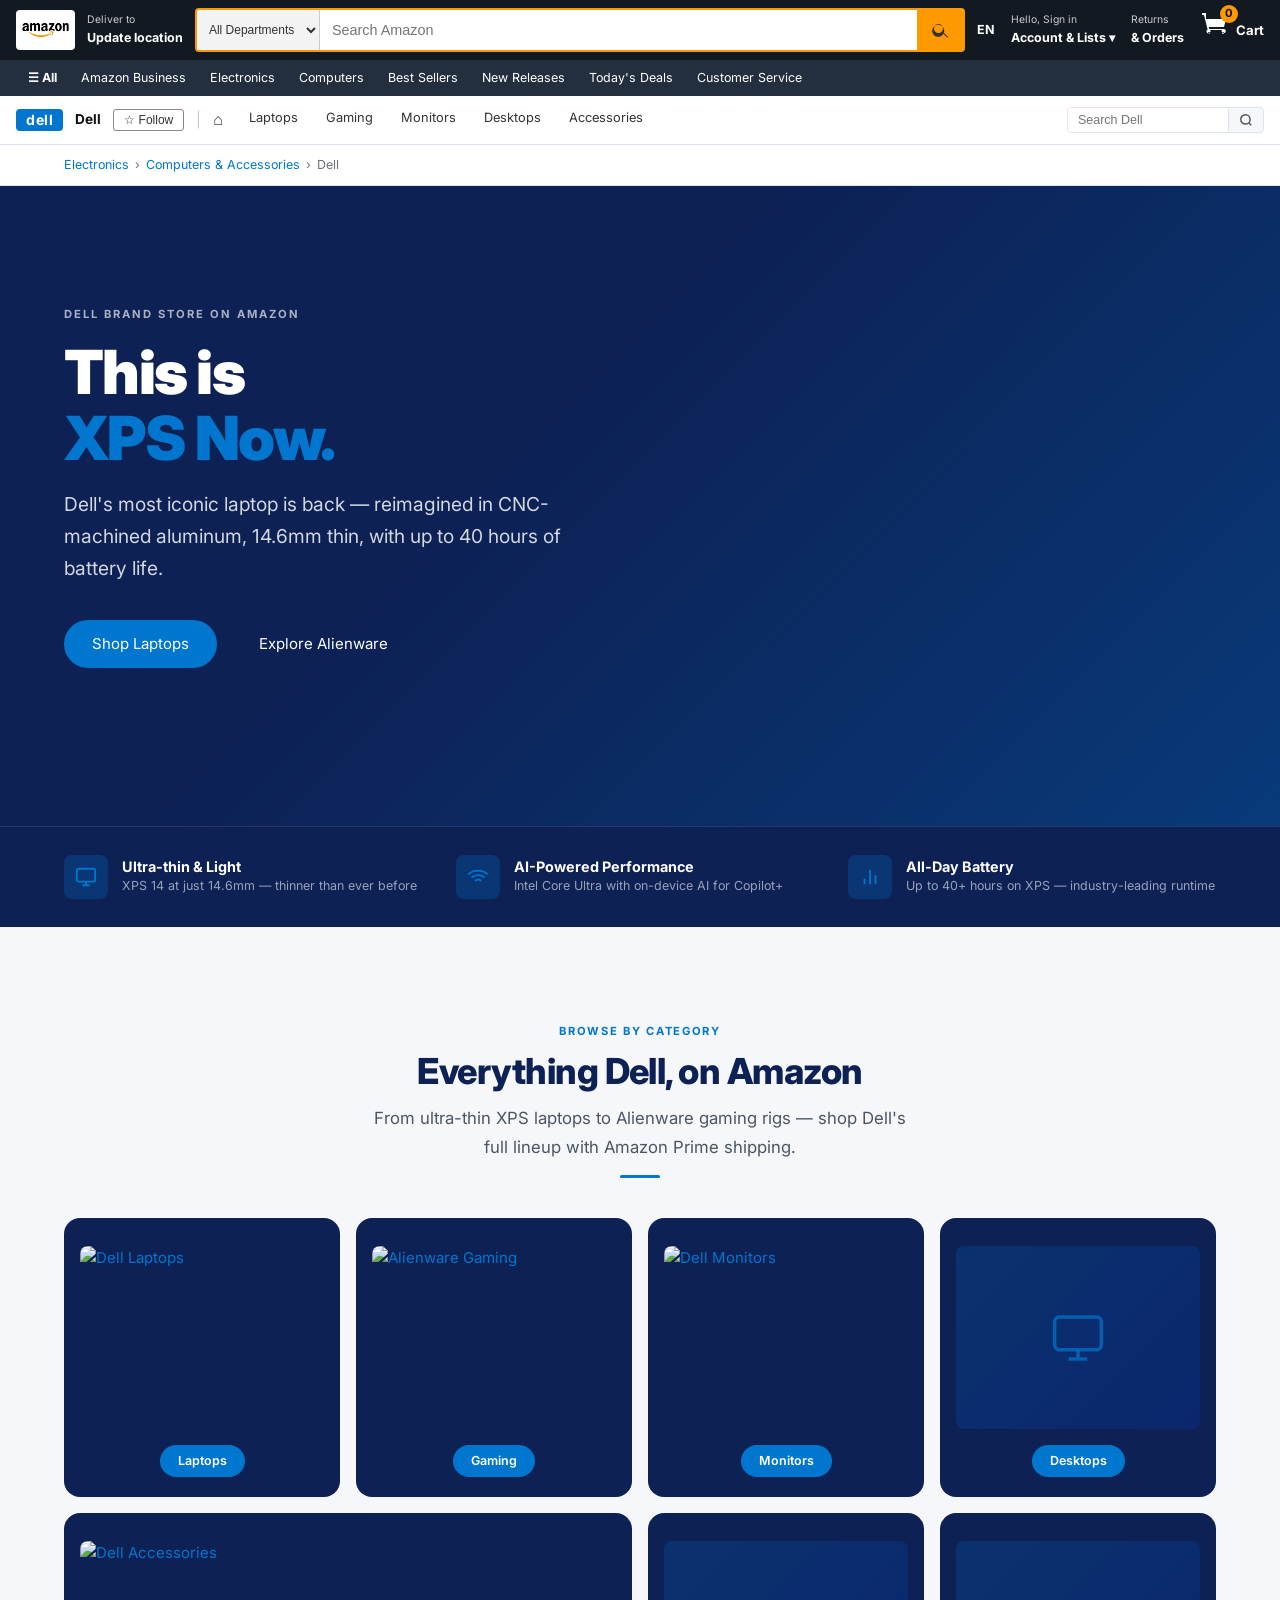
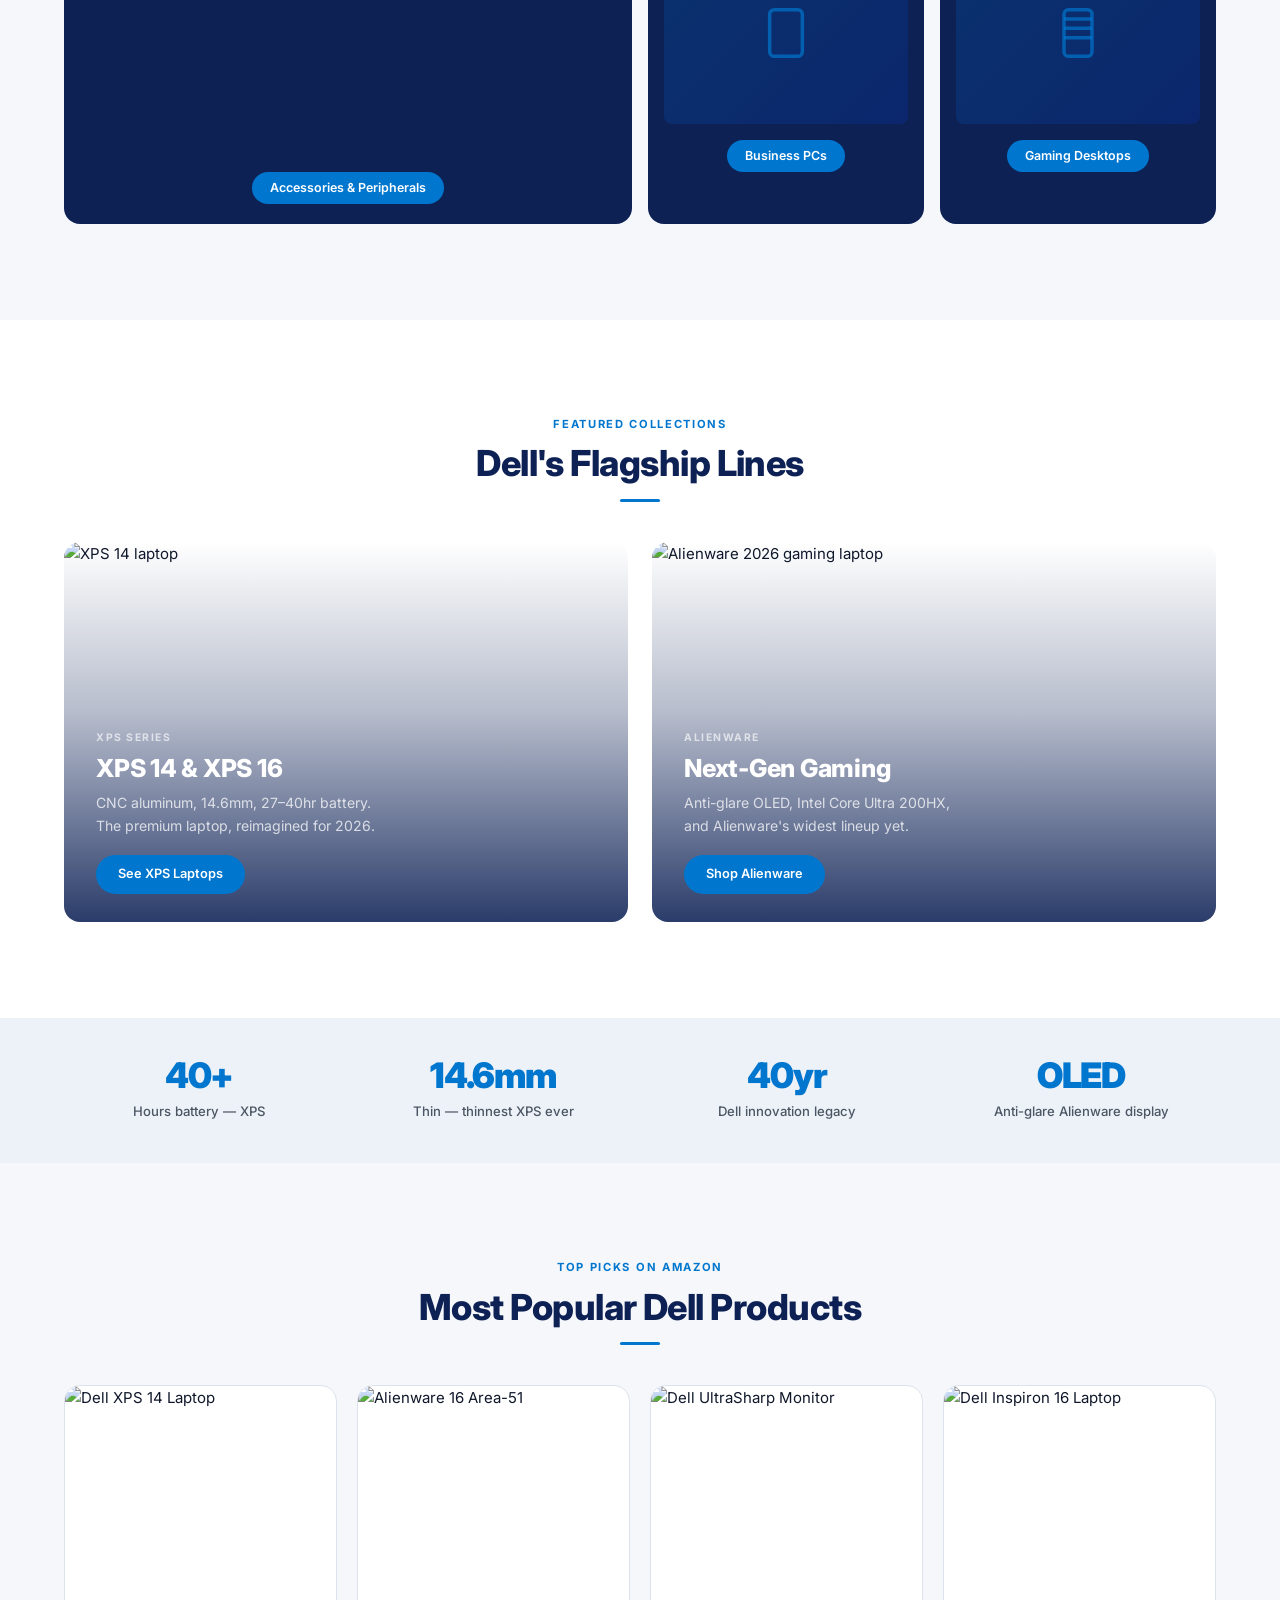
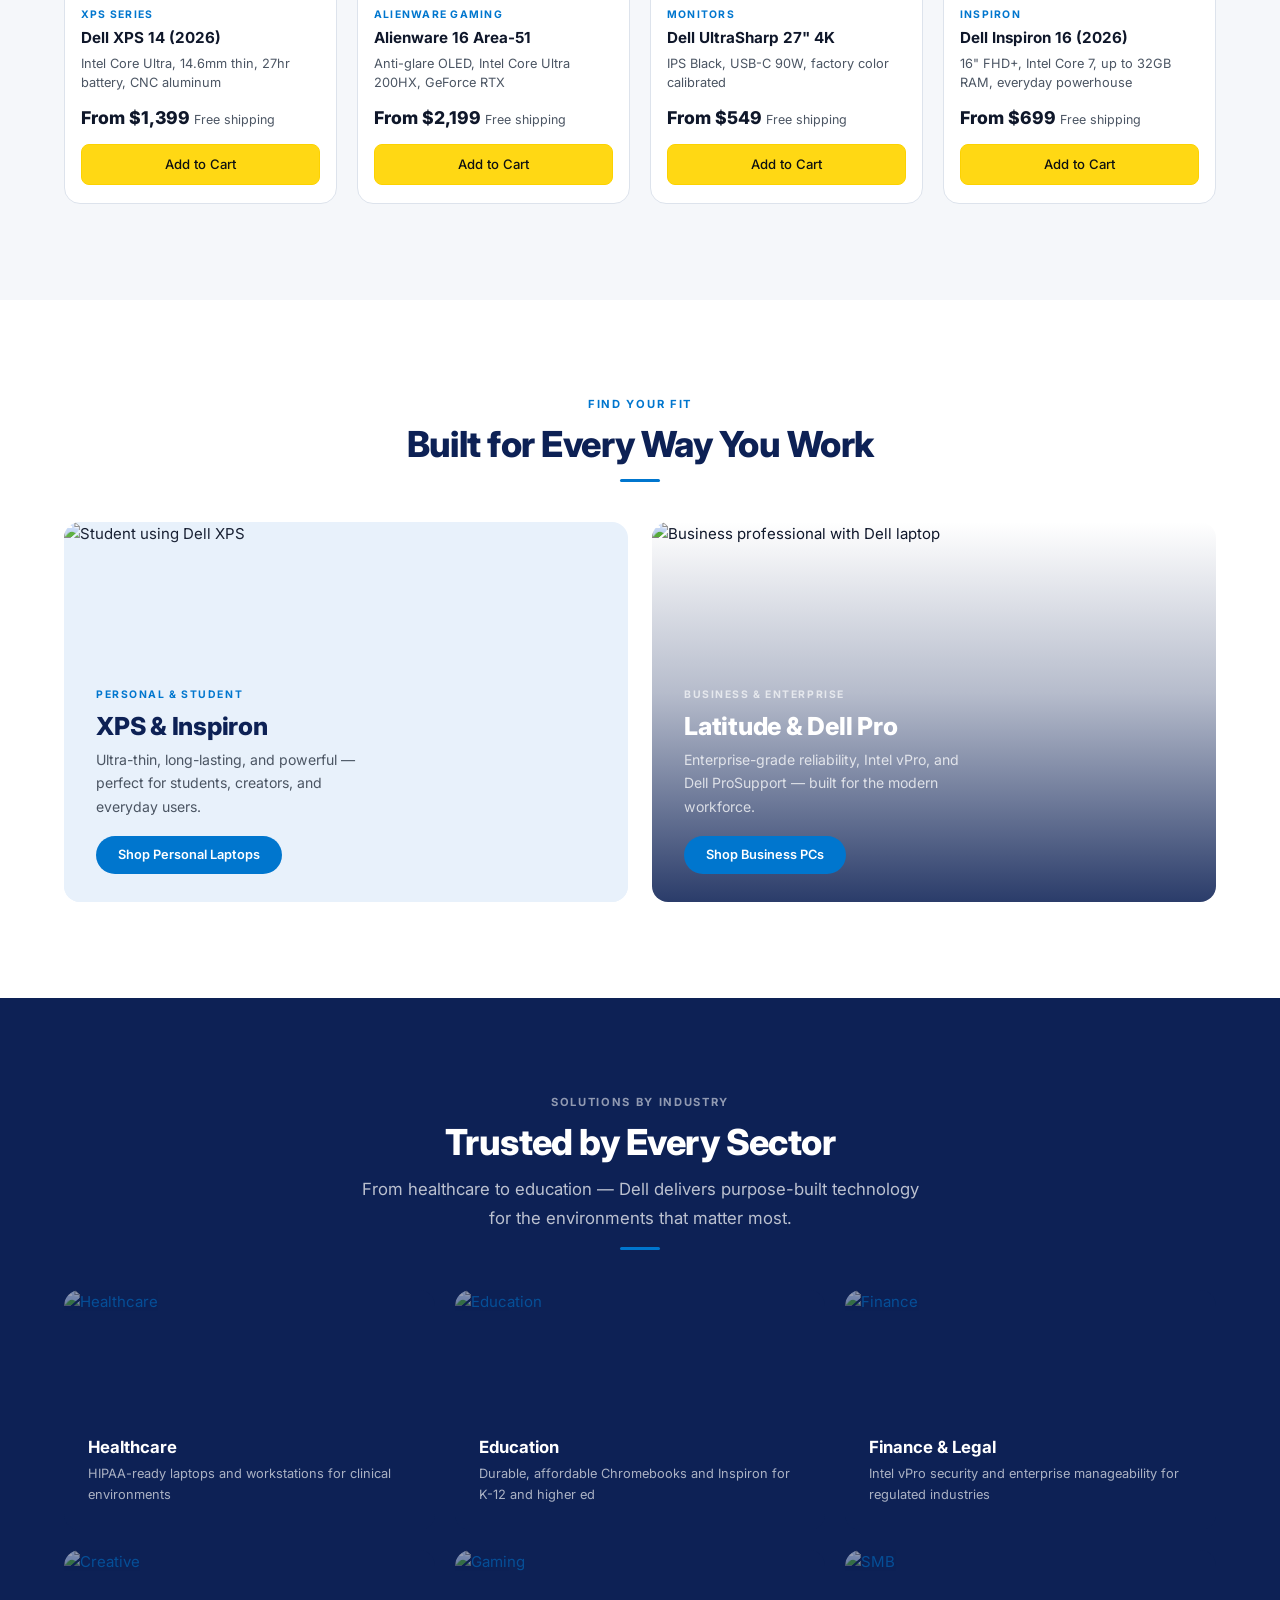
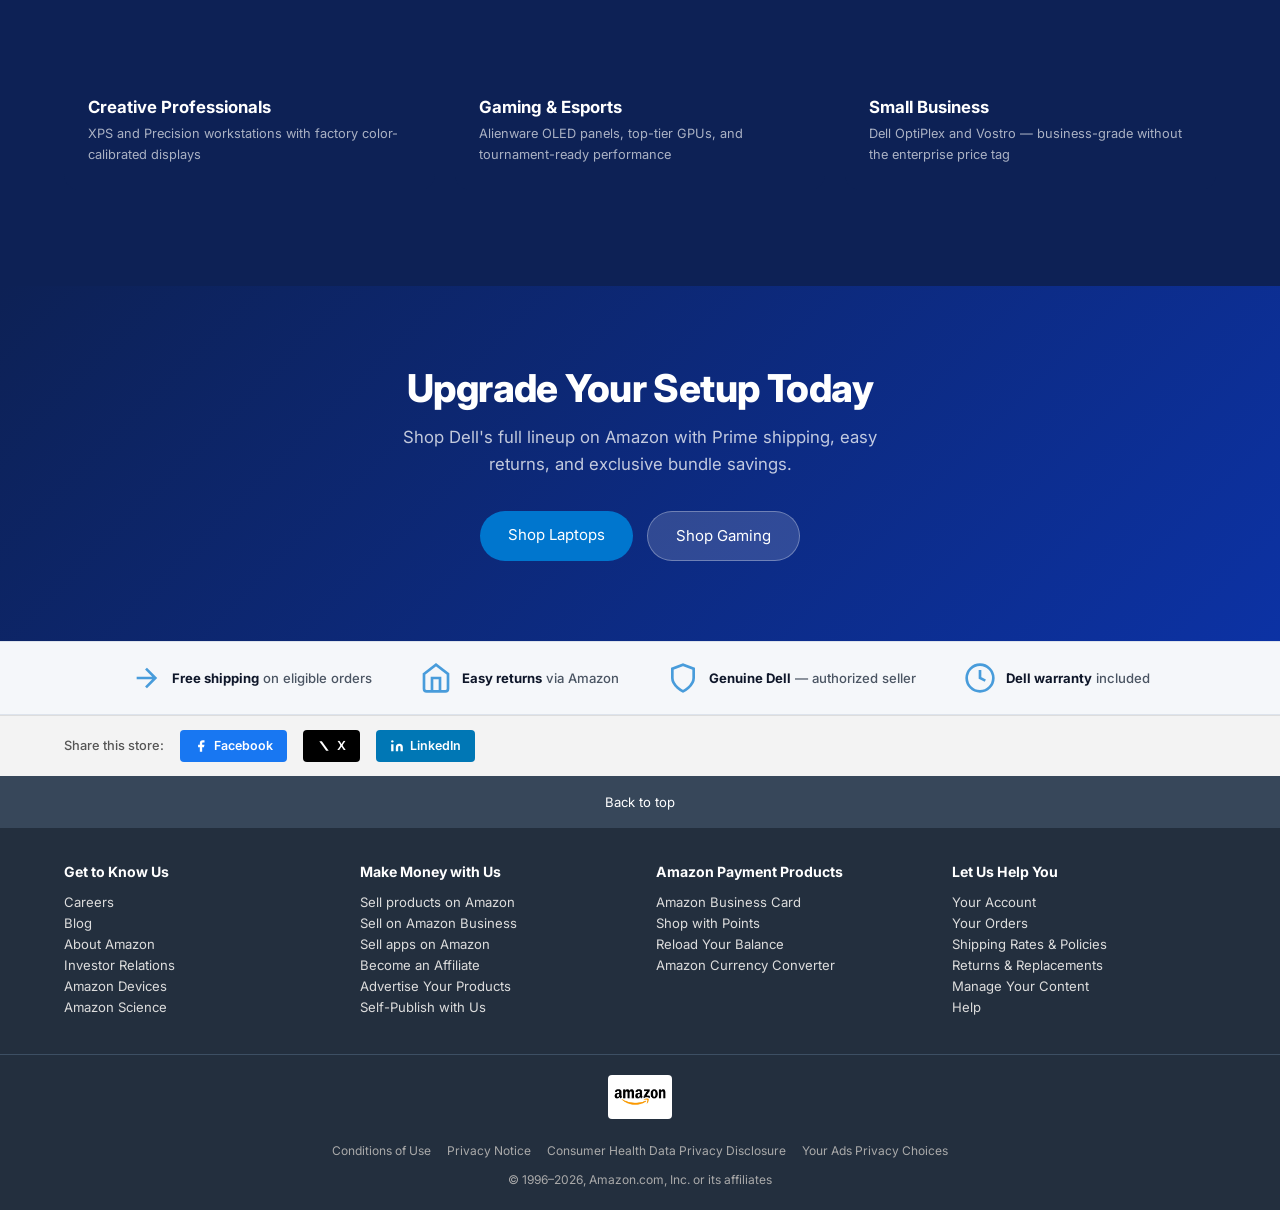
==== index.html @ 8b67eb4b "Initial Dell storefront demo — 6 pages, Dell brand CSS, YouTube hero, Dell CDN imagery" ====
<!DOCTYPE html>
<html lang="en">
<head>
  <meta charset="UTF-8">
  <meta name="viewport" content="width=device-width, initial-scale=1.0">
  <title>Dell | Amazon Brand Store — Laptops, Gaming, Monitors &amp; More</title>
  <meta name="description" content="Shop Dell on Amazon — XPS laptops, Alienware gaming, UltraSharp monitors, desktops, and accessories. Free shipping on eligible orders.">
  <link rel="stylesheet" href="styles.css">
</head>
<body>

<div id="site-header"></div>

<!-- ═══ BREADCRUMB ═══ -->
<nav class="breadcrumb">
  <div class="breadcrumb-inner">
    <a href="#">Electronics</a>
    <span>›</span>
    <a href="#">Computers &amp; Accessories</a>
    <span>›</span>
    <span>Dell</span>
  </div>
</nav>

<!-- ═══ HERO — YouTube Video ═══ -->
<div class="hero-video-wrap" style="min-height:640px;">
  <iframe class="hero-video"
    src="https://www.youtube.com/embed/IKca_1yL-l8?autoplay=1&mute=1&loop=1&playlist=IKca_1yL-l8&controls=0&showinfo=0&rel=0&modestbranding=1&start=5"
    frameborder="0"
    allow="autoplay; encrypted-media"
    allowfullscreen
    style="position:absolute;top:50%;left:50%;transform:translate(-50%,-50%);width:177.78vh;height:100%;min-width:100%;min-height:56.25vw;border:none;opacity:0.4;z-index:0;">
  </iframe>
  <div class="hero-overlay"></div>
  <div class="hero-content">
    <span class="hero-eyebrow">Dell Brand Store on Amazon</span>
    <h1 class="hero-title">This is<br><span>XPS Now.</span></h1>
    <p class="hero-sub">Dell's most iconic laptop is back — reimagined in CNC-machined aluminum, 14.6mm thin, with up to 40 hours of battery life.</p>
    <div class="hero-ctas">
      <a href="laptops.html" class="btn-brand">Shop Laptops</a>
      <a href="gaming.html" class="btn-outline">Explore Alienware</a>
    </div>
  </div>
</div>

<!-- ═══ FEATURE STRIP ═══ -->
<div class="feature-strip">
  <div class="feature-strip-inner">
    <div class="feature-item">
      <div class="feature-icon">
        <svg viewBox="0 0 24 24"><rect x="2" y="3" width="20" height="14" rx="2"/><path d="M8 21h8M12 17v4"/></svg>
      </div>
      <div class="feature-text">
        <h4>Ultra-thin &amp; Light</h4>
        <p>XPS 14 at just 14.6mm — thinner than ever before</p>
      </div>
    </div>
    <div class="feature-item">
      <div class="feature-icon">
        <svg viewBox="0 0 24 24"><path d="M5 12.55a11 11 0 0 1 14.08 0M1.42 9a16 16 0 0 1 21.16 0M8.53 16.11a6 6 0 0 1 6.95 0M12 20h.01"/></svg>
      </div>
      <div class="feature-text">
        <h4>AI-Powered Performance</h4>
        <p>Intel Core Ultra with on-device AI for Copilot+</p>
      </div>
    </div>
    <div class="feature-item">
      <div class="feature-icon">
        <svg viewBox="0 0 24 24"><path d="M18 20V10M12 20V4M6 20v-6"/></svg>
      </div>
      <div class="feature-text">
        <h4>All-Day Battery</h4>
        <p>Up to 40+ hours on XPS — industry-leading runtime</p>
      </div>
    </div>
  </div>
</div>

<!-- ═══ CATEGORY GRID ═══ -->
<section class="section section-alt">
  <div class="container">
    <div class="section-title">
      <span class="eyebrow">Browse by Category</span>
      <h2>Everything Dell, on Amazon</h2>
      <p>From ultra-thin XPS laptops to Alienware gaming rigs — shop Dell's full lineup with Amazon Prime shipping.</p>
      <div class="divider"></div>
    </div>
    <div class="cat-grid">
      <a href="laptops.html" class="cat-tile">
        <img class="cat-tile-img"
          src="https://i.dell.com/is/image/DellContent/content/dam/documents-and-videos/dv2/pan-dell/en/product-launch/laptops-and-2n1s/dell-s-laptops/ds14260-ds16260-laptops/site-banners/family/2601g0157-gl-pd-site-dell-ds14260-ds16260-1610x906.jpg?fmt=pjpg&wid=480&hei=360&resMode=sharp2"
          alt="Dell Laptops" loading="lazy">
        <span class="cat-label">Laptops</span>
      </a>
      <a href="gaming.html" class="cat-tile">
        <img class="cat-tile-img"
          src="https://i.dell.com/is/image/DellContent/content/dam/documents-and-videos/dv2/pan-dell/en/product-launch/laptops-and-2n1s/alienware-laptops/alienware-15-da15260-da15265/site-banners/da15260-intel/2601g0144-0067-gl-cs-co-da15260-mb2-5060-site-banner-2560x1066.jpg?fmt=pjpg&wid=480&hei=360&resMode=sharp2"
          alt="Alienware Gaming" loading="lazy">
        <span class="cat-label">Gaming</span>
      </a>
      <a href="monitors.html" class="cat-tile">
        <img class="cat-tile-img"
          src="https://i.dell.com/is/image/DellContent/content/dam/ss2/page-specific/dell-homepage/en/tech-refresh-dell-ls-db16250-se2726hgs-km7321w-uhp-2560x1066.jpg?fmt=pjpg&wid=480&hei=360&resMode=sharp2"
          alt="Dell Monitors" loading="lazy">
        <span class="cat-label">Monitors</span>
      </a>
      <a href="desktops.html" class="cat-tile">
        <div class="cat-tile-img-placeholder">
          <svg viewBox="0 0 24 24"><rect x="2" y="3" width="20" height="14" rx="2"/><path d="M8 21h8M12 17v4"/></svg>
        </div>
        <span class="cat-label">Desktops</span>
      </a>
    </div>
    <div class="cat-grid" style="margin-top:16px; grid-template-columns: repeat(4,1fr);">
      <a href="accessories.html" class="cat-tile" style="grid-column: span 2;">
        <img class="cat-tile-img"
          src="https://i.dell.com/is/image/DellContent/content/dam/ss2/page-specific/dell-homepage/en/my-account-or-dell-premier/uhp-premier-module-pa14250-1200x675.jpg?fmt=pjpg&wid=700&hei=280&resMode=sharp2"
          alt="Dell Accessories" loading="lazy" style="aspect-ratio:5/2;">
        <span class="cat-label">Accessories &amp; Peripherals</span>
      </a>
      <a href="laptops.html" class="cat-tile">
        <div class="cat-tile-img-placeholder">
          <svg viewBox="0 0 24 24"><rect x="5" y="2" width="14" height="20" rx="2"/><path d="M12 18h.01"/></svg>
        </div>
        <span class="cat-label">Business PCs</span>
      </a>
      <a href="gaming.html" class="cat-tile">
        <div class="cat-tile-img-placeholder">
          <svg viewBox="0 0 24 24"><rect x="6" y="2" width="12" height="20" rx="2"/><path d="M6 6h12M6 10h12M6 14h12"/></svg>
        </div>
        <span class="cat-label">Gaming Desktops</span>
      </a>
    </div>
  </div>
</section>

<!-- ═══ FEATURED SPLITS — XPS + ALIENWARE ═══ -->
<section class="section">
  <div class="container">
    <div class="section-title">
      <span class="eyebrow">Featured Collections</span>
      <h2>Dell's Flagship Lines</h2>
      <div class="divider"></div>
    </div>
    <div class="split-grid">
      <!-- XPS -->
      <div class="split-tile">
        <img class="split-tile-img"
          src="https://i.dell.com/is/image/DellContent/content/dam/ss2/page-specific/dell-homepage/na/heroes/us-ca-bigbets-homepage-desktop-site-banner-2560x1066-db14250t-copilot.jpg?fmt=pjpg&wid=800&hei=600&resMode=sharp2"
          alt="XPS 14 laptop" loading="lazy">
        <div class="split-tile-overlay"></div>
        <div class="split-tile-content">
          <span class="eyebrow">XPS Series</span>
          <h3>XPS 14 &amp; XPS 16</h3>
          <p>CNC aluminum, 14.6mm, 27–40hr battery. The premium laptop, reimagined for 2026.</p>
          <a href="laptops.html" class="split-tile-pill">See XPS Laptops</a>
        </div>
      </div>
      <!-- Alienware -->
      <div class="split-tile">
        <img class="split-tile-img"
          src="https://i.dell.com/is/image/DellContent/content/dam/documents-and-videos/dv2/pan-dell/en/product-launch/laptops-and-2n1s/alienware-laptops/alienware-15-da15260-da15265/site-banners/da15260-intel/2601g0144-0067-gl-cs-co-da15260-mb2-5060-site-banner-2560x1066.jpg?fmt=pjpg&wid=800&hei=600&resMode=sharp2"
          alt="Alienware 2026 gaming laptop" loading="lazy">
        <div class="split-tile-overlay"></div>
        <div class="split-tile-content">
          <span class="eyebrow">Alienware</span>
          <h3>Next-Gen Gaming</h3>
          <p>Anti-glare OLED, Intel Core Ultra 200HX, and Alienware's widest lineup yet.</p>
          <a href="gaming.html" class="split-tile-pill">Shop Alienware</a>
        </div>
      </div>
    </div>
  </div>
</section>

<!-- ═══ STATS BAR ═══ -->
<div class="stats-bar">
  <div class="stats-inner">
    <div class="stat-item">
      <span class="stat-num">40+</span>
      <span class="stat-label">Hours battery — XPS</span>
    </div>
    <div class="stat-item">
      <span class="stat-num">14.6mm</span>
      <span class="stat-label">Thin — thinnest XPS ever</span>
    </div>
    <div class="stat-item">
      <span class="stat-num">40yr</span>
      <span class="stat-label">Dell innovation legacy</span>
    </div>
    <div class="stat-item">
      <span class="stat-num">OLED</span>
      <span class="stat-label">Anti-glare Alienware display</span>
    </div>
  </div>
</div>

<!-- ═══ FEATURED PRODUCTS — TOP PICKS ═══ -->
<section class="section section-alt">
  <div class="container">
    <div class="section-title">
      <span class="eyebrow">Top Picks on Amazon</span>
      <h2>Most Popular Dell Products</h2>
      <div class="divider"></div>
    </div>
    <div class="product-grid">
      <!-- XPS 14 -->
      <div class="hk-card">
        <div class="hk-card-img">
          <img src="https://i.dell.com/is/image/DellContent/content/dam/ss2/page-specific/dell-homepage/na/heroes/us-ca-bigbets-homepage-desktop-site-banner-2560x1066-db14250t-copilot.jpg?fmt=pjpg&wid=400&hei=300&resMode=sharp2"
            alt="Dell XPS 14 Laptop" loading="lazy">
        </div>
        <div class="hk-card-body">
          <span class="hk-card-eyebrow">XPS Series</span>
          <div class="hk-card-title">Dell XPS 14 (2026)</div>
          <div class="hk-card-sub">Intel Core Ultra, 14.6mm thin, 27hr battery, CNC aluminum</div>
          <div class="hk-card-price">From $1,399 <span>Free shipping</span></div>
          <span class="hk-card-buy">Add to Cart</span>
        </div>
      </div>
      <!-- Alienware 16 -->
      <div class="hk-card">
        <div class="hk-card-img">
          <img src="https://i.dell.com/is/image/DellContent/content/dam/documents-and-videos/dv2/pan-dell/en/product-launch/laptops-and-2n1s/alienware-laptops/alienware-15-da15260-da15265/site-banners/da15260-intel/2601g0144-0067-gl-cs-co-da15260-mb2-5060-site-banner-2560x1066.jpg?fmt=pjpg&wid=400&hei=300&resMode=sharp2"
            alt="Alienware 16 Area-51" loading="lazy">
        </div>
        <div class="hk-card-body">
          <span class="hk-card-eyebrow">Alienware Gaming</span>
          <div class="hk-card-title">Alienware 16 Area-51</div>
          <div class="hk-card-sub">Anti-glare OLED, Intel Core Ultra 200HX, GeForce RTX</div>
          <div class="hk-card-price">From $2,199 <span>Free shipping</span></div>
          <span class="hk-card-buy">Add to Cart</span>
        </div>
      </div>
      <!-- Dell S-Series Monitor -->
      <div class="hk-card">
        <div class="hk-card-img">
          <img src="https://i.dell.com/is/image/DellContent/content/dam/ss2/page-specific/dell-homepage/en/tech-refresh-dell-ls-db16250-se2726hgs-km7321w-uhp-2560x1066.jpg?fmt=pjpg&wid=400&hei=300&resMode=sharp2"
            alt="Dell UltraSharp Monitor" loading="lazy">
        </div>
        <div class="hk-card-body">
          <span class="hk-card-eyebrow">Monitors</span>
          <div class="hk-card-title">Dell UltraSharp 27" 4K</div>
          <div class="hk-card-sub">IPS Black, USB-C 90W, factory color calibrated</div>
          <div class="hk-card-price">From $549 <span>Free shipping</span></div>
          <span class="hk-card-buy">Add to Cart</span>
        </div>
      </div>
      <!-- Inspiron 16 -->
      <div class="hk-card">
        <div class="hk-card-img">
          <img src="https://i.dell.com/is/image/DellContent/content/dam/documents-and-videos/dv2/pan-dell/en/product-launch/laptops-and-2n1s/dell-s-laptops/ds14260-ds16260-laptops/site-banners/family/2601g0157-gl-pd-site-dell-ds14260-ds16260-1610x906.jpg?fmt=pjpg&wid=400&hei=300&resMode=sharp2"
            alt="Dell Inspiron 16 Laptop" loading="lazy">
        </div>
        <div class="hk-card-body">
          <span class="hk-card-eyebrow">Inspiron</span>
          <div class="hk-card-title">Dell Inspiron 16 (2026)</div>
          <div class="hk-card-sub">16" FHD+, Intel Core 7, up to 32GB RAM, everyday powerhouse</div>
          <div class="hk-card-price">From $699 <span>Free shipping</span></div>
          <span class="hk-card-buy">Add to Cart</span>
        </div>
      </div>
    </div>
  </div>
</section>

<!-- ═══ USE CASE SPLIT — PERSONAL + BUSINESS ═══ -->
<section class="section">
  <div class="container">
    <div class="section-title">
      <span class="eyebrow">Find Your Fit</span>
      <h2>Built for Every Way You Work</h2>
      <div class="divider"></div>
    </div>
    <div class="split-grid">
      <!-- Personal / Student -->
      <div class="split-tile light-tile" style="background:var(--brand-light);">
        <img class="split-tile-img"
          src="https://i.dell.com/is/image/DellContent/content/dam/ss2/page-specific/dell-homepage/en/my-account-or-dell-premier/uhp-my-account-adobestock-224952319-1200x675.jpg?fmt=pjpg&wid=700&hei=520&resMode=sharp2"
          alt="Student using Dell XPS" loading="lazy">
        <div class="split-tile-overlay" style="background:linear-gradient(0deg,rgba(232,241,251,0.97) 0%,rgba(232,241,251,0.55) 60%,transparent 100%);"></div>
        <div class="split-tile-content">
          <span class="eyebrow" style="color:var(--brand-blue);">Personal &amp; Student</span>
          <h3 style="color:var(--brand-dark);">XPS &amp; Inspiron</h3>
          <p style="color:var(--text-muted);">Ultra-thin, long-lasting, and powerful — perfect for students, creators, and everyday users.</p>
          <a href="laptops.html" class="split-tile-pill">Shop Personal Laptops</a>
        </div>
      </div>
      <!-- Business -->
      <div class="split-tile">
        <img class="split-tile-img"
          src="https://i.dell.com/is/image/DellContent/content/dam/ss2/page-specific/dell-homepage/en/my-account-or-dell-premier/uhp-premier-module-pa14250-1200x675.jpg?fmt=pjpg&wid=700&hei=520&resMode=sharp2"
          alt="Business professional with Dell laptop" loading="lazy">
        <div class="split-tile-overlay"></div>
        <div class="split-tile-content">
          <span class="eyebrow">Business &amp; Enterprise</span>
          <h3>Latitude &amp; Dell Pro</h3>
          <p>Enterprise-grade reliability, Intel vPro, and Dell ProSupport — built for the modern workforce.</p>
          <a href="laptops.html" class="split-tile-pill">Shop Business PCs</a>
        </div>
      </div>
    </div>
  </div>
</section>

<!-- ═══ INDUSTRY GRID ═══ -->
<section class="section section-dark">
  <div class="container">
    <div class="section-title">
      <span class="eyebrow" style="color:rgba(255,255,255,0.55);">Solutions by Industry</span>
      <h2>Trusted by Every Sector</h2>
      <p>From healthcare to education — Dell delivers purpose-built technology for the environments that matter most.</p>
      <div class="divider"></div>
    </div>
    <div class="industry-grid">
      <a href="laptops.html" class="industry-tile">
        <img class="industry-tile-img" src="https://i.dell.com/is/image/DellContent/content/dam/ss2/product-images/page/uber/b2l-wellcome-sanger-institute-2880x1620.jpg?fmt=pjpg&wid=600&hei=400&resMode=sharp2" alt="Healthcare" loading="lazy">
        <div class="industry-tile-overlay"></div>
        <div class="industry-tile-content">
          <h4>Healthcare</h4>
          <p>HIPAA-ready laptops and workstations for clinical environments</p>
        </div>
      </a>
      <a href="desktops.html" class="industry-tile">
        <img class="industry-tile-img" src="https://i.dell.com/is/image/DellContent/content/dam/ss2/page-specific/dell-homepage/en/my-account-or-dell-premier/uhp-premier-module-pa14250-1200x675.jpg?fmt=pjpg&wid=600&hei=400&resMode=sharp2" alt="Education" loading="lazy">
        <div class="industry-tile-overlay"></div>
        <div class="industry-tile-content">
          <h4>Education</h4>
          <p>Durable, affordable Chromebooks and Inspiron for K-12 and higher ed</p>
        </div>
      </a>
      <a href="desktops.html" class="industry-tile">
        <img class="industry-tile-img" src="https://i.dell.com/is/image/DellContent/content/dam/ss2/page-specific/dell-homepage/na/heroes/us-ca-bigbets-homepage-desktop-site-banner-2560x1066-db14250t-copilot.jpg?fmt=pjpg&wid=600&hei=400&resMode=sharp2" alt="Finance" loading="lazy">
        <div class="industry-tile-overlay"></div>
        <div class="industry-tile-content">
          <h4>Finance &amp; Legal</h4>
          <p>Intel vPro security and enterprise manageability for regulated industries</p>
        </div>
      </a>
      <a href="laptops.html" class="industry-tile">
        <img class="industry-tile-img" src="https://i.dell.com/is/image/DellContent/content/dam/ss2/page-specific/dell-homepage/en/my-account-or-dell-premier/uhp-my-account-adobestock-224952319-1200x675.jpg?fmt=pjpg&wid=600&hei=400&resMode=sharp2" alt="Creative" loading="lazy">
        <div class="industry-tile-overlay"></div>
        <div class="industry-tile-content">
          <h4>Creative Professionals</h4>
          <p>XPS and Precision workstations with factory color-calibrated displays</p>
        </div>
      </a>
      <a href="gaming.html" class="industry-tile">
        <img class="industry-tile-img" src="https://i.dell.com/is/image/DellContent/content/dam/documents-and-videos/dv2/pan-dell/en/product-launch/laptops-and-2n1s/alienware-laptops/alienware-15-da15260-da15265/site-banners/da15260-intel/2601g0144-0067-gl-cs-co-da15260-mb2-5060-site-banner-2560x1066.jpg?fmt=pjpg&wid=600&hei=400&resMode=sharp2" alt="Gaming" loading="lazy">
        <div class="industry-tile-overlay"></div>
        <div class="industry-tile-content">
          <h4>Gaming &amp; Esports</h4>
          <p>Alienware OLED panels, top-tier GPUs, and tournament-ready performance</p>
        </div>
      </a>
      <a href="desktops.html" class="industry-tile">
        <img class="industry-tile-img" src="https://i.dell.com/is/image/DellContent/content/dam/ss2/page-specific/dell-homepage/en/tech-refresh-dell-ls-db16250-se2726hgs-km7321w-uhp-2560x1066.jpg?fmt=pjpg&wid=600&hei=400&resMode=sharp2" alt="SMB" loading="lazy">
        <div class="industry-tile-overlay"></div>
        <div class="industry-tile-content">
          <h4>Small Business</h4>
          <p>Dell OptiPlex and Vostro — business-grade without the enterprise price tag</p>
        </div>
      </a>
    </div>
  </div>
</section>

<!-- ═══ CTA BANNER ═══ -->
<div class="cta-banner">
  <h2>Upgrade Your Setup Today</h2>
  <p>Shop Dell's full lineup on Amazon with Prime shipping, easy returns, and exclusive bundle savings.</p>
  <div class="cta-banner-btns">
    <a href="laptops.html" class="btn-brand">Shop Laptops</a>
    <a href="gaming.html" class="btn-brand" style="background:rgba(255,255,255,0.15);border:1px solid rgba(255,255,255,0.3);">Shop Gaming</a>
  </div>
</div>

<!-- ═══ TRUST STRIP ═══ -->
<div class="trust-strip">
  <div class="trust-inner">
    <div class="trust-item">
      <svg class="trust-icon" viewBox="0 0 24 24" fill="none" stroke="#0076CE" stroke-width="2"><path d="M5 12h14M12 5l7 7-7 7"/></svg>
      <span><strong>Free shipping</strong> on eligible orders</span>
    </div>
    <div class="trust-item">
      <svg class="trust-icon" viewBox="0 0 24 24" fill="none" stroke="#0076CE" stroke-width="2"><path d="M3 9l9-7 9 7v11a2 2 0 0 1-2 2H5a2 2 0 0 1-2-2z"/><polyline points="9 22 9 12 15 12 15 22"/></svg>
      <span><strong>Easy returns</strong> via Amazon</span>
    </div>
    <div class="trust-item">
      <svg class="trust-icon" viewBox="0 0 24 24" fill="none" stroke="#0076CE" stroke-width="2"><path d="M12 22s8-4 8-10V5l-8-3-8 3v7c0 6 8 10 8 10z"/></svg>
      <span><strong>Genuine Dell</strong> — authorized seller</span>
    </div>
    <div class="trust-item">
      <svg class="trust-icon" viewBox="0 0 24 24" fill="none" stroke="#0076CE" stroke-width="2"><circle cx="12" cy="12" r="10"/><polyline points="12 6 12 12 16 14"/></svg>
      <span><strong>Dell warranty</strong> included</span>
    </div>
  </div>
</div>

<div id="site-footer"></div>
<script src="main.js"></script>
</body>
</html>
---- styles.css ----
/* ============================================================
   Dell Amazon Brand Store — Stylesheet
   Brand: #0076CE (blue), #0d2155 (dark navy), #0672cb (mid)
   ============================================================ */

@import url('https://fonts.googleapis.com/css2?family=Inter:ital,wght@0,300;0,400;0,500;0,600;0,700;0,800;0,900;1,400&display=swap');

/* 1. CSS Variables
   ============================================================ */
:root {
  --primary:       #0076CE;
  --primary-dark:  #005CA5;
  --primary-deep:  #0d2155;
  --primary-mid:   #0672cb;
  --brand-blue:    #0076CE;
  --brand-dark:    #0d2155;
  --brand-mid:     #0c32a4;
  --brand-glow:    rgba(0,118,206,0.35);
  --brand-light:   #E8F1FB;
  --gray:          #6b7280;
  --light-gray:    #f5f7fa;
  --light-bg:      #f5f7fa;
  --lighter-bg:    #edf2f8;
  --border:        #dde3ec;
  --white:         #ffffff;
  --text:          #0f172a;
  --text-muted:    #4b5563;
  --card-shadow:   0 2px 16px rgba(0,0,0,0.07);
  --card-hover:    0 12px 40px rgba(0,118,206,0.22);
  --transition:    0.25s ease;

  /* 8-pt spacing scale */
  --space-xs:  8px;
  --space-sm:  16px;
  --space-md:  24px;
  --space-lg:  40px;
  --space-xl:  64px;
  --space-2xl: 96px;
  --space-3xl: 128px;
}

/* 2. Reset & Base
   ============================================================ */
*, *::before, *::after { box-sizing: border-box; margin: 0; padding: 0; }
html { scroll-behavior: smooth; }
body {
  font-family: 'Inter', -apple-system, BlinkMacSystemFont, 'Segoe UI', Roboto, 'Helvetica Neue', Arial, sans-serif;
  color: var(--text);
  font-size: 15px;
  line-height: 1.6;
  background: var(--white);
}
img { max-width: 100%; height: auto; display: block; }
a { color: var(--primary); text-decoration: none; }
a:hover { text-decoration: underline; }
ul { list-style: none; }

/* 3. Typography
   ============================================================ */
h1, h2, h3, h4 { line-height: 1.15; font-weight: 800; letter-spacing: -0.01em; }
h1 { font-size: clamp(2.2rem, 4vw, 3.25rem); letter-spacing: -0.02em; }
h2 { font-size: clamp(1.6rem, 2.8vw, 2.4rem); letter-spacing: -0.015em; }
h3 { font-size: clamp(1.1rem, 1.8vw, 1.45rem); letter-spacing: -0.01em; }
h4 { font-size: 1.05rem; letter-spacing: 0; font-weight: 700; }
p  { margin-bottom: 0; line-height: 1.65; }

/* 4. Layout Utilities
   ============================================================ */
.container { max-width: 1200px; margin: 0 auto; padding: 0 24px; }
.section { padding: var(--space-2xl) 0; }
.section-alt { background: var(--light-gray); }
.section-dark { background: var(--brand-dark); color: var(--white); }
.section-dark h2, .section-dark h3, .section-dark p { color: var(--white); }
.section-title { text-align: center; margin-bottom: var(--space-lg); }
.section-title .eyebrow {
  font-size: 0.7rem;
  font-weight: 700;
  letter-spacing: 0.15em;
  text-transform: uppercase;
  color: var(--primary);
  margin-bottom: 10px;
  display: block;
}
.section-dark .section-title .eyebrow { color: rgba(255,255,255,0.6); }
.section-title h2 { color: var(--brand-dark); margin-bottom: 12px; }
.section-title p  { color: var(--text-muted); font-size: 1.05rem; max-width: 560px; margin: 0 auto; line-height: 1.7; }
.section-dark .section-title h2 { color: var(--white); }
.section-dark .section-title p  { color: rgba(255,255,255,0.72); }
.divider { width: 40px; height: 3px; background: var(--brand-blue); border-radius: 2px; margin: 14px auto 0; }

/* 5. Buttons
   ============================================================ */
.btn {
  display: inline-block;
  padding: 11px 24px;
  border-radius: 8px;
  font-weight: 600;
  font-size: 0.875rem;
  cursor: pointer;
  border: 2px solid transparent;
  transition: all var(--transition);
  white-space: nowrap;
  letter-spacing: 0.01em;
}
.btn-primary { background: #FFD814; color: #111; border-color: #FCD200; }
.btn-primary:hover { background: #F7CA00; border-color: #F7CA00; text-decoration: none; }
.btn-brand {
  background: var(--brand-blue);
  color: var(--white);
  border-color: var(--brand-blue);
  border-radius: 999px;
  padding: 12px 28px;
}
.btn-brand:hover { background: var(--primary-dark); border-color: var(--primary-dark); text-decoration: none; }
.btn-outline {
  background: transparent;
  color: var(--white);
  border-color: rgba(255,255,255,0.6);
  border-radius: 999px;
  padding: 12px 28px;
}
.btn-outline:hover { background: rgba(255,255,255,0.12); text-decoration: none; }
.btn-pill-blue {
  background: var(--brand-blue);
  color: var(--white);
  border-radius: 999px;
  padding: 9px 22px;
  font-size: 0.82rem;
  font-weight: 600;
  display: inline-block;
  transition: background var(--transition);
}
.btn-pill-blue:hover { background: var(--primary-dark); text-decoration: none; }

/* Add to Cart — Amazon yellow, 8px radius, NEVER pill */
.btn-cart {
  background: #FFD814;
  color: #0F1111;
  border: 1px solid #FCD200;
  border-radius: 8px;
  padding: 8px 16px;
  font-size: 0.82rem;
  font-weight: 500;
  cursor: pointer;
  display: inline-block;
  transition: background var(--transition);
  text-align: center;
}
.btn-cart:hover { background: #F7CA00; text-decoration: none; }

/* 6. Amazon Header / Nav (shared with CyberPower pattern)
   ============================================================ */
.amz-sticky { position: sticky; top: 0; z-index: 9000; }
.amz-top { background: #131921; }
.amz-top-inner {
  max-width: 1600px;
  margin: 0 auto;
  padding: 8px 16px;
  display: flex;
  align-items: center;
  gap: 12px;
}
.amz-logo img { height: 36px; }
.amz-location { display: flex; flex-direction: column; color: #fff; font-size: 0.7rem; cursor: pointer; }
.amz-loc-top { color: #ccc; font-size: 0.65rem; }
.amz-loc-bot { font-weight: 700; font-size: 0.78rem; white-space: nowrap; }
.amz-search {
  flex: 1; display: flex; align-items: center;
  background: #fff; border-radius: 4px; overflow: hidden;
  border: 2px solid #ff9900; min-width: 0;
}
.amz-search-dept {
  background: #f3f3f3; border: none; border-right: 1px solid #ccc;
  padding: 0 8px; height: 40px; font-size: 0.75rem; cursor: pointer; color: #333; white-space: nowrap;
}
.amz-search-input { flex: 1; border: none; outline: none; padding: 0 12px; font-size: 0.9rem; height: 40px; min-width: 0; }
.amz-search-btn {
  background: #ff9900; border: none; width: 46px; height: 40px;
  cursor: pointer; display: flex; align-items: center; justify-content: center; flex-shrink: 0;
}
.amz-search-btn svg { width: 18px; height: 18px; fill: #333; }
.amz-right { display: flex; align-items: center; gap: 16px; margin-left: auto; flex-shrink: 0; }
.amz-lang { color: #fff; font-size: 0.78rem; font-weight: 700; cursor: pointer; }
.amz-account, .amz-returns {
  display: flex; flex-direction: column; color: #fff; font-size: 0.7rem; cursor: pointer; text-decoration: none;
}
.amz-acct-top { color: #ccc; font-size: 0.65rem; }
.amz-acct-bot { font-weight: 700; font-size: 0.78rem; white-space: nowrap; }
.amz-cart-link { display: flex; align-items: center; gap: 4px; color: #fff; text-decoration: none; cursor: pointer; }
.amz-cart-icon-wrap { position: relative; }
.amz-cart-icon-wrap svg { width: 32px; height: 32px; }
.amz-cart-count {
  position: absolute; top: -6px; right: -6px;
  background: #ff9900; color: #111; font-size: 0.7rem; font-weight: 700;
  border-radius: 50%; width: 18px; height: 18px; display: flex; align-items: center; justify-content: center;
}
.amz-cart-text { font-weight: 700; font-size: 0.82rem; }

/* Amazon nav bar */
.amz-nav-bar { background: #232f3e; }
.amz-nav-bar-inner {
  max-width: 1600px; margin: 0 auto; padding: 0 16px;
  display: flex; align-items: center; gap: 0; overflow-x: auto;
}
.amz-nav-bar-inner a {
  color: #fff; font-size: 0.78rem; padding: 8px 12px;
  white-space: nowrap; text-decoration: none;
  transition: background 0.15s;
}
.amz-nav-bar-inner a:hover { background: rgba(255,255,255,0.12); }
.amz-nav-all-btn { font-weight: 700; }
.amz-mobile-drawer { display: none; }

/* Brand sub-nav — single bar */
.brand-subnav {
  background: #fff;
  border-bottom: 1px solid var(--border);
  position: relative;
  z-index: 8999;
}
.brand-subnav-inner {
  max-width: 1600px; margin: 0 auto; padding: 0 16px;
  display: flex; align-items: center; gap: 12px; height: 48px; overflow-x: auto;
}
.brand-subnav-logo { display: flex; align-items: center; flex-shrink: 0; }
.brand-subnav-name { font-size: 0.85rem; font-weight: 700; color: #111; white-space: nowrap; flex-shrink: 0; }
.brand-subnav-follow {
  background: none; border: 1px solid #888; border-radius: 3px;
  padding: 3px 10px; font-size: 0.75rem; cursor: pointer; flex-shrink: 0; color: #333;
}
.brand-subnav-sep { color: #ccc; flex-shrink: 0; }
.brand-subnav-home { color: #333; font-size: 1rem; text-decoration: none; flex-shrink: 0; }
.brand-subnav-tabs { display: flex; gap: 0; flex-shrink: 0; }
.brand-subnav-tabs a {
  font-size: 0.8rem; color: #333; padding: 0 14px; height: 48px;
  display: flex; align-items: center; text-decoration: none;
  border-bottom: 3px solid transparent; transition: border-color 0.15s, color 0.15s;
  white-space: nowrap;
}
.brand-subnav-tabs a:hover, .brand-subnav-tabs a.active { color: var(--brand-blue); border-bottom-color: var(--brand-blue); }
.brand-subnav-search {
  margin-left: auto; display: flex; align-items: center;
  border: 1px solid var(--border); border-radius: 4px; overflow: hidden; flex-shrink: 0;
}
.brand-subnav-search input {
  border: none; outline: none; padding: 5px 10px; font-size: 0.78rem; width: 160px;
}
.brand-subnav-search button {
  background: var(--light-gray); border: none; border-left: 1px solid var(--border);
  padding: 5px 10px; cursor: pointer; display: flex; align-items: center; justify-content: center;
}
.brand-subnav-search button svg { stroke: #555; }
.brand-subnav-dropdown { position: relative; }
.brand-subnav-dropdown-trigger { cursor: pointer; }
.brand-subnav-dropdown-menu {
  display: none; position: fixed; background: #fff;
  border: 1px solid var(--border); border-radius: 8px;
  box-shadow: 0 8px 24px rgba(0,0,0,0.12); min-width: 200px; z-index: 9999; padding: 8px 0;
}
.brand-subnav-dropdown.open .brand-subnav-dropdown-menu { display: block; }
.brand-subnav-dropdown-menu a {
  display: block; padding: 9px 18px; color: #333; font-size: 0.82rem;
  border-bottom: none; height: auto;
}
.brand-subnav-dropdown-menu a:hover { background: var(--light-gray); color: var(--brand-blue); }

/* Breadcrumb */
.breadcrumb {
  padding: 10px 0;
  background: var(--white);
  border-bottom: 1px solid var(--border);
}
.breadcrumb-inner {
  max-width: 1200px; margin: 0 auto; padding: 0 24px;
  display: flex; align-items: center; gap: 6px; font-size: 0.78rem; color: var(--gray);
}
.breadcrumb-inner a { color: var(--primary); }
.breadcrumb-inner span { color: var(--gray); }

/* 7. Hero Video
   ============================================================ */
.hero-video-wrap {
  position: relative; width: 100%; min-height: 600px; overflow: hidden;
  background: var(--brand-dark);
}
.hero-video {
  position: absolute; top: 50%; left: 50%;
  transform: translate(-50%, -50%);
  min-width: 100%; min-height: 100%; width: auto; height: auto;
  object-fit: cover; z-index: 0; opacity: 0.4;
}
.hero-video-wrap iframe.hero-video {
  width: 100%; height: 100%; min-width: 100%; min-height: 100%;
  object-fit: cover; border: none;
}
.hero-overlay {
  position: absolute; inset: 0;
  background: linear-gradient(135deg, var(--brand-dark) 40%, rgba(0,118,206,0.3) 100%);
  z-index: 1;
}
.hero-content { position: relative; z-index: 2; padding: 120px 64px; }
.hero-eyebrow {
  font-size: 0.7rem; font-weight: 700; letter-spacing: 0.18em;
  text-transform: uppercase; color: rgba(255,255,255,0.65);
  margin-bottom: 16px; display: block;
}
.hero-title { font-size: clamp(2.4rem, 5vw, 3.8rem); font-weight: 900; color: #fff; line-height: 1.08; letter-spacing: -0.025em; margin-bottom: 18px; max-width: 700px; }
.hero-title span { color: var(--brand-blue); }
.hero-sub { font-size: clamp(1rem, 1.5vw, 1.2rem); color: rgba(255,255,255,0.82); max-width: 520px; margin-bottom: 36px; line-height: 1.65; font-weight: 400; }
.hero-ctas { display: flex; gap: 14px; flex-wrap: wrap; }

/* Feature icon strip */
.feature-strip { background: var(--brand-dark); padding: 28px 0; border-top: 1px solid rgba(255,255,255,0.1); }
.feature-strip-inner {
  max-width: 1200px; margin: 0 auto; padding: 0 24px;
  display: grid; grid-template-columns: repeat(3, 1fr); gap: 24px;
}
.feature-item { display: flex; align-items: center; gap: 14px; }
.feature-icon {
  width: 44px; height: 44px; border-radius: 8px;
  background: rgba(0,118,206,0.25); display: flex; align-items: center; justify-content: center;
  flex-shrink: 0;
}
.feature-icon svg { width: 22px; height: 22px; stroke: var(--brand-blue); fill: none; stroke-width: 2; }
.feature-text h4 { color: #fff; font-size: 0.9rem; font-weight: 700; margin-bottom: 2px; }
.feature-text p { color: rgba(255,255,255,0.58); font-size: 0.78rem; line-height: 1.45; }

/* 8. Split Tiles
   ============================================================ */
.split-grid { display: grid; grid-template-columns: 1fr 1fr; gap: 24px; }
.split-tile {
  position: relative; border-radius: 16px; overflow: hidden;
  min-height: 380px; display: flex; align-items: flex-end;
}
.split-tile-img {
  position: absolute; inset: 0; width: 100%; height: 100%; object-fit: cover; z-index: 0;
}
.split-tile-overlay {
  position: absolute; inset: 0; z-index: 1;
  background: linear-gradient(0deg, rgba(13,33,85,0.88) 0%, rgba(13,33,85,0.3) 55%, transparent 100%);
}
.split-tile.light-tile .split-tile-overlay {
  background: linear-gradient(0deg, rgba(232,241,251,0.95) 0%, rgba(232,241,251,0.6) 60%, transparent 100%);
}
.split-tile-content { position: relative; z-index: 2; padding: 28px 32px; width: 100%; }
.split-tile .eyebrow {
  font-size: 0.65rem; font-weight: 700; letter-spacing: 0.15em;
  text-transform: uppercase; color: rgba(255,255,255,0.65);
  margin-bottom: 8px; display: block;
}
.split-tile.light-tile .eyebrow { color: var(--brand-blue); }
.split-tile h3 { color: #fff; font-size: clamp(1.2rem, 2vw, 1.55rem); font-weight: 800; margin-bottom: 8px; }
.split-tile.light-tile h3 { color: var(--brand-dark); }
.split-tile p { color: rgba(255,255,255,0.75); font-size: 0.88rem; margin-bottom: 18px; max-width: 280px; }
.split-tile.light-tile p { color: var(--text-muted); }
.split-tile-pill {
  display: inline-block;
  background: var(--brand-blue); color: #fff;
  border-radius: 999px; padding: 9px 22px;
  font-size: 0.8rem; font-weight: 600;
  transition: background var(--transition);
}
.split-tile-pill:hover { background: var(--primary-dark); text-decoration: none; }
.split-tile.light-tile .split-tile-pill { background: var(--brand-blue); color: #fff; }

/* 9. Category Grid (4-col)
   ============================================================ */
.cat-grid { display: grid; grid-template-columns: repeat(4, 1fr); gap: 16px; }
.cat-tile {
  background: var(--brand-dark); border-radius: 16px; overflow: hidden;
  display: flex; flex-direction: column; align-items: center;
  padding: 28px 16px 20px; text-decoration: none; cursor: pointer;
  transition: transform 0.25s ease, box-shadow 0.25s ease;
  position: relative;
}
.cat-tile:hover { transform: scale(1.02); box-shadow: 0 12px 32px rgba(0,118,206,0.28); text-decoration: none; }
.cat-tile-img { width: 100%; aspect-ratio: 4/3; object-fit: cover; border-radius: 8px; margin-bottom: 16px; }
.cat-tile-img-placeholder {
  width: 100%; aspect-ratio: 4/3; border-radius: 8px; margin-bottom: 16px;
  background: linear-gradient(135deg, rgba(0,118,206,0.2), rgba(6,50,164,0.3));
  display: flex; align-items: center; justify-content: center;
}
.cat-tile-img-placeholder svg { width: 56px; height: 56px; stroke: rgba(0,118,206,0.7); fill: none; stroke-width: 1.5; }
.cat-label {
  background: var(--brand-blue); color: #fff;
  border-radius: 999px; padding: 6px 18px;
  font-size: 0.78rem; font-weight: 600; text-align: center;
  display: inline-block; transition: background var(--transition);
}
.cat-tile:hover .cat-label { background: var(--primary-dark); }

/* 10. Product Cards
    ============================================================ */
.product-grid { display: grid; grid-template-columns: repeat(4, 1fr); gap: 20px; }
.product-grid-3 { grid-template-columns: repeat(3, 1fr); }
.hk-card {
  background: var(--white); border-radius: 16px;
  border: 1px solid var(--border); overflow: hidden;
  transition: box-shadow 0.25s ease, transform 0.25s ease;
  display: flex; flex-direction: column;
}
.hk-card:hover { box-shadow: var(--card-hover); transform: translateY(-3px); }
.hk-card-img {
  position: relative; overflow: hidden;
  width: 100%; aspect-ratio: 4/3;
}
.hk-card-img img {
  position: absolute; inset: 0; width: 100%; height: 100%;
  object-fit: cover; display: block;
}
.hk-card-img-placeholder {
  position: absolute; inset: 0; display: flex; align-items: center; justify-content: center;
  background: var(--light-gray);
}
.hk-card-img-placeholder svg { width: 64px; height: 64px; stroke: #bbb; fill: none; stroke-width: 1.5; }
.hk-card-body { padding: 18px 16px; display: flex; flex-direction: column; flex: 1; }
.hk-card-eyebrow { font-size: 0.65rem; font-weight: 700; letter-spacing: 0.12em; text-transform: uppercase; color: var(--brand-blue); margin-bottom: 4px; }
.hk-card-title { font-size: 0.95rem; font-weight: 700; color: var(--text); margin-bottom: 6px; line-height: 1.3; }
.hk-card-sub { font-size: 0.8rem; color: var(--text-muted); margin-bottom: 12px; line-height: 1.5; flex: 1; }
.hk-card-price { font-size: 1.1rem; font-weight: 800; color: var(--text); margin-bottom: 12px; }
.hk-card-price span { font-size: 0.78rem; font-weight: 400; color: var(--text-muted); }
.hk-card-buy {
  background: #FFD814; color: #0F1111; border: 1px solid #FCD200;
  border-radius: 8px; padding: 9px 0; font-size: 0.82rem; font-weight: 500;
  text-align: center; display: block; cursor: pointer; width: 100%;
  transition: background var(--transition);
}
.hk-card-buy:hover { background: #F7CA00; text-decoration: none; }

/* Dark product card variant */
.hk-card-dark {
  background: var(--brand-dark); border-color: rgba(255,255,255,0.08);
}
.hk-card-dark .hk-card-title { color: #fff; }
.hk-card-dark .hk-card-sub { color: rgba(255,255,255,0.6); }
.hk-card-dark .hk-card-price { color: #fff; }
.hk-card-dark .hk-card-img-placeholder { background: rgba(0,118,206,0.15); }
.hk-card-dark .hk-card-img-placeholder svg { stroke: var(--brand-blue); }

/* Product card glow on dark bg */
.dark-section-wrap .hk-card:hover { box-shadow: 0 0 0 1px rgba(0,118,206,0.4), 0 16px 40px rgba(0,118,206,0.25); }

/* 11. Industry Tiles
    ============================================================ */
.industry-grid { display: grid; grid-template-columns: repeat(3, 1fr); gap: 20px; }
.industry-tile {
  background: var(--brand-dark); border-radius: 16px; overflow: hidden;
  position: relative; min-height: 240px; display: flex; align-items: flex-end;
  text-decoration: none; transition: transform 0.25s ease;
}
.industry-tile:hover { transform: scale(1.02); text-decoration: none; }
.industry-tile-img { position: absolute; inset: 0; width: 100%; height: 100%; object-fit: cover; z-index: 0; opacity: 0.55; }
.industry-tile-overlay {
  position: absolute; inset: 0; z-index: 1;
  background: linear-gradient(0deg, rgba(13,33,85,0.9) 0%, transparent 70%);
}
.industry-tile-content { position: relative; z-index: 2; padding: 24px; }
.industry-tile-content h4 { color: #fff; font-size: 1.05rem; font-weight: 700; margin-bottom: 6px; }
.industry-tile-content p { color: rgba(255,255,255,0.65); font-size: 0.8rem; }

/* 12. Stats / Proof Bar
    ============================================================ */
.stats-bar { background: var(--lighter-bg); padding: 40px 0; }
.stats-inner { max-width: 1200px; margin: 0 auto; padding: 0 24px; display: grid; grid-template-columns: repeat(4, 1fr); gap: 24px; }
.stat-item { text-align: center; }
.stat-num { font-size: 2.2rem; font-weight: 900; color: var(--brand-blue); letter-spacing: -0.03em; display: block; line-height: 1; margin-bottom: 6px; }
.stat-label { font-size: 0.82rem; color: var(--text-muted); font-weight: 500; }

/* 13. CTA Banner
    ============================================================ */
.cta-banner {
  background: linear-gradient(135deg, var(--brand-dark) 0%, var(--brand-mid) 100%);
  padding: 80px 24px; text-align: center;
}
.cta-banner h2 { color: #fff; font-size: clamp(1.8rem, 3vw, 2.6rem); margin-bottom: 14px; }
.cta-banner p { color: rgba(255,255,255,0.75); font-size: 1.05rem; margin-bottom: 32px; max-width: 500px; margin-left: auto; margin-right: auto; }
.cta-banner-btns { display: flex; gap: 14px; justify-content: center; flex-wrap: wrap; }

/* 14. Footer
    ============================================================ */
.brand-footer { background: var(--brand-dark); padding: 60px 0 40px; }
.brand-footer-inner { max-width: 1200px; margin: 0 auto; padding: 0 24px; }
.brand-footer-grid { display: grid; grid-template-columns: 2fr 1fr 1fr 1fr; gap: 40px; margin-bottom: 40px; }
.footer-brand h3 { color: #fff; font-size: 1.1rem; margin-bottom: 8px; }
.footer-brand p { color: rgba(255,255,255,0.55); font-size: 0.85rem; line-height: 1.7; max-width: 280px; }
.footer-col h4 { color: rgba(255,255,255,0.8); font-size: 0.78rem; font-weight: 700; letter-spacing: 0.1em; text-transform: uppercase; margin-bottom: 16px; }
.footer-col ul li { margin-bottom: 8px; }
.footer-col ul li a { color: rgba(255,255,255,0.5); font-size: 0.82rem; text-decoration: none; transition: color var(--transition); }
.footer-col ul li a:hover { color: var(--white); }
.footer-bottom { border-top: 1px solid rgba(255,255,255,0.1); padding-top: 24px; display: flex; align-items: center; justify-content: space-between; gap: 16px; }
.footer-bottom p { color: rgba(255,255,255,0.35); font-size: 0.75rem; }
.footer-bottom-links { display: flex; gap: 20px; }
.footer-bottom-links a { color: rgba(255,255,255,0.35); font-size: 0.75rem; text-decoration: none; }
.footer-bottom-links a:hover { color: rgba(255,255,255,0.65); }

/* 15. Spec List
    ============================================================ */
.spec-list { list-style: none; padding: 0; margin: 0; }
.spec-list li {
  display: flex; align-items: flex-start; gap: 10px;
  padding: 10px 0; border-bottom: 1px solid var(--border); font-size: 0.88rem;
}
.spec-list li:last-child { border-bottom: none; }
.spec-list .spec-key { font-weight: 600; color: var(--brand-dark); min-width: 140px; flex-shrink: 0; }
.spec-list .spec-val { color: var(--text-muted); }

/* 16. Section Hero (sub-page lifestyle image hero)
    ============================================================ */
.section-hero {
  position: relative; overflow: hidden; border-radius: 0;
  min-height: 480px; display: flex; align-items: center;
  background: var(--brand-dark);
}
.section-hero-img { position: absolute; inset: 0; width: 100%; height: 100%; object-fit: cover; z-index: 0; opacity: 0.45; }
.section-hero-overlay {
  position: absolute; inset: 0; z-index: 1;
  background: linear-gradient(90deg, var(--brand-dark) 35%, transparent 100%);
}
.section-hero-content { position: relative; z-index: 2; padding: 80px 64px; max-width: 620px; }
.section-hero-content .eyebrow {
  font-size: 0.68rem; font-weight: 700; letter-spacing: 0.18em;
  text-transform: uppercase; color: rgba(255,255,255,0.6);
  display: block; margin-bottom: 14px;
}
.section-hero-content h1 { color: #fff; margin-bottom: 14px; }
.section-hero-content p { color: rgba(255,255,255,0.78); font-size: 1.05rem; margin-bottom: 28px; }

/* 17. Trust / Rating strip
    ============================================================ */
.trust-strip { background: var(--light-gray); padding: 20px 0; border-top: 1px solid var(--border); border-bottom: 1px solid var(--border); }
.trust-inner {
  max-width: 1200px; margin: 0 auto; padding: 0 24px;
  display: flex; align-items: center; justify-content: center; gap: 48px; flex-wrap: wrap;
}
.trust-item { display: flex; align-items: center; gap: 10px; }
.trust-icon { width: 32px; height: 32px; opacity: 0.7; }
.trust-item span { font-size: 0.82rem; color: var(--text-muted); font-weight: 500; }
.trust-item strong { color: var(--text); font-weight: 700; }

/* 18. Mobile
    ============================================================ */
@media (max-width: 900px) {
  .hero-content { padding: 72px 32px; }
  .split-grid { grid-template-columns: 1fr; }
  .cat-grid { grid-template-columns: repeat(2, 1fr); }
  .product-grid { grid-template-columns: repeat(2, 1fr); }
  .industry-grid { grid-template-columns: repeat(2, 1fr); }
  .stats-inner { grid-template-columns: repeat(2, 1fr); }
  .brand-footer-grid { grid-template-columns: 1fr 1fr; }
  .feature-strip-inner { grid-template-columns: 1fr; }
  .amz-location, .amz-lang { display: none; }
  .amz-mobile-drawer { display: flex; flex-direction: column; background: #37475a; }
  .amz-mobile-drawer a { color: #fff; padding: 12px 20px; font-size: 0.9rem; border-bottom: 1px solid rgba(255,255,255,0.1); text-decoration: none; }
  .amz-mobile-drawer a:hover { background: rgba(255,255,255,0.1); }
  .amz-mobile-drawer.open { display: flex; }
  .amz-mobile-drawer:not(.open) { display: none; }
  .section-hero-content { padding: 56px 32px; }
}
@media (max-width: 600px) {
  .cat-grid { grid-template-columns: repeat(2, 1fr); }
  .product-grid { grid-template-columns: 1fr 1fr; }
  .product-grid-3 { grid-template-columns: 1fr 1fr; }
  .hero-content { padding: 56px 20px; }
  .hero-title { font-size: 2rem; }
  .hero-ctas { flex-direction: column; }
  .brand-footer-grid { grid-template-columns: 1fr; }
  .footer-bottom { flex-direction: column; }
  .industry-grid { grid-template-columns: 1fr; }
}
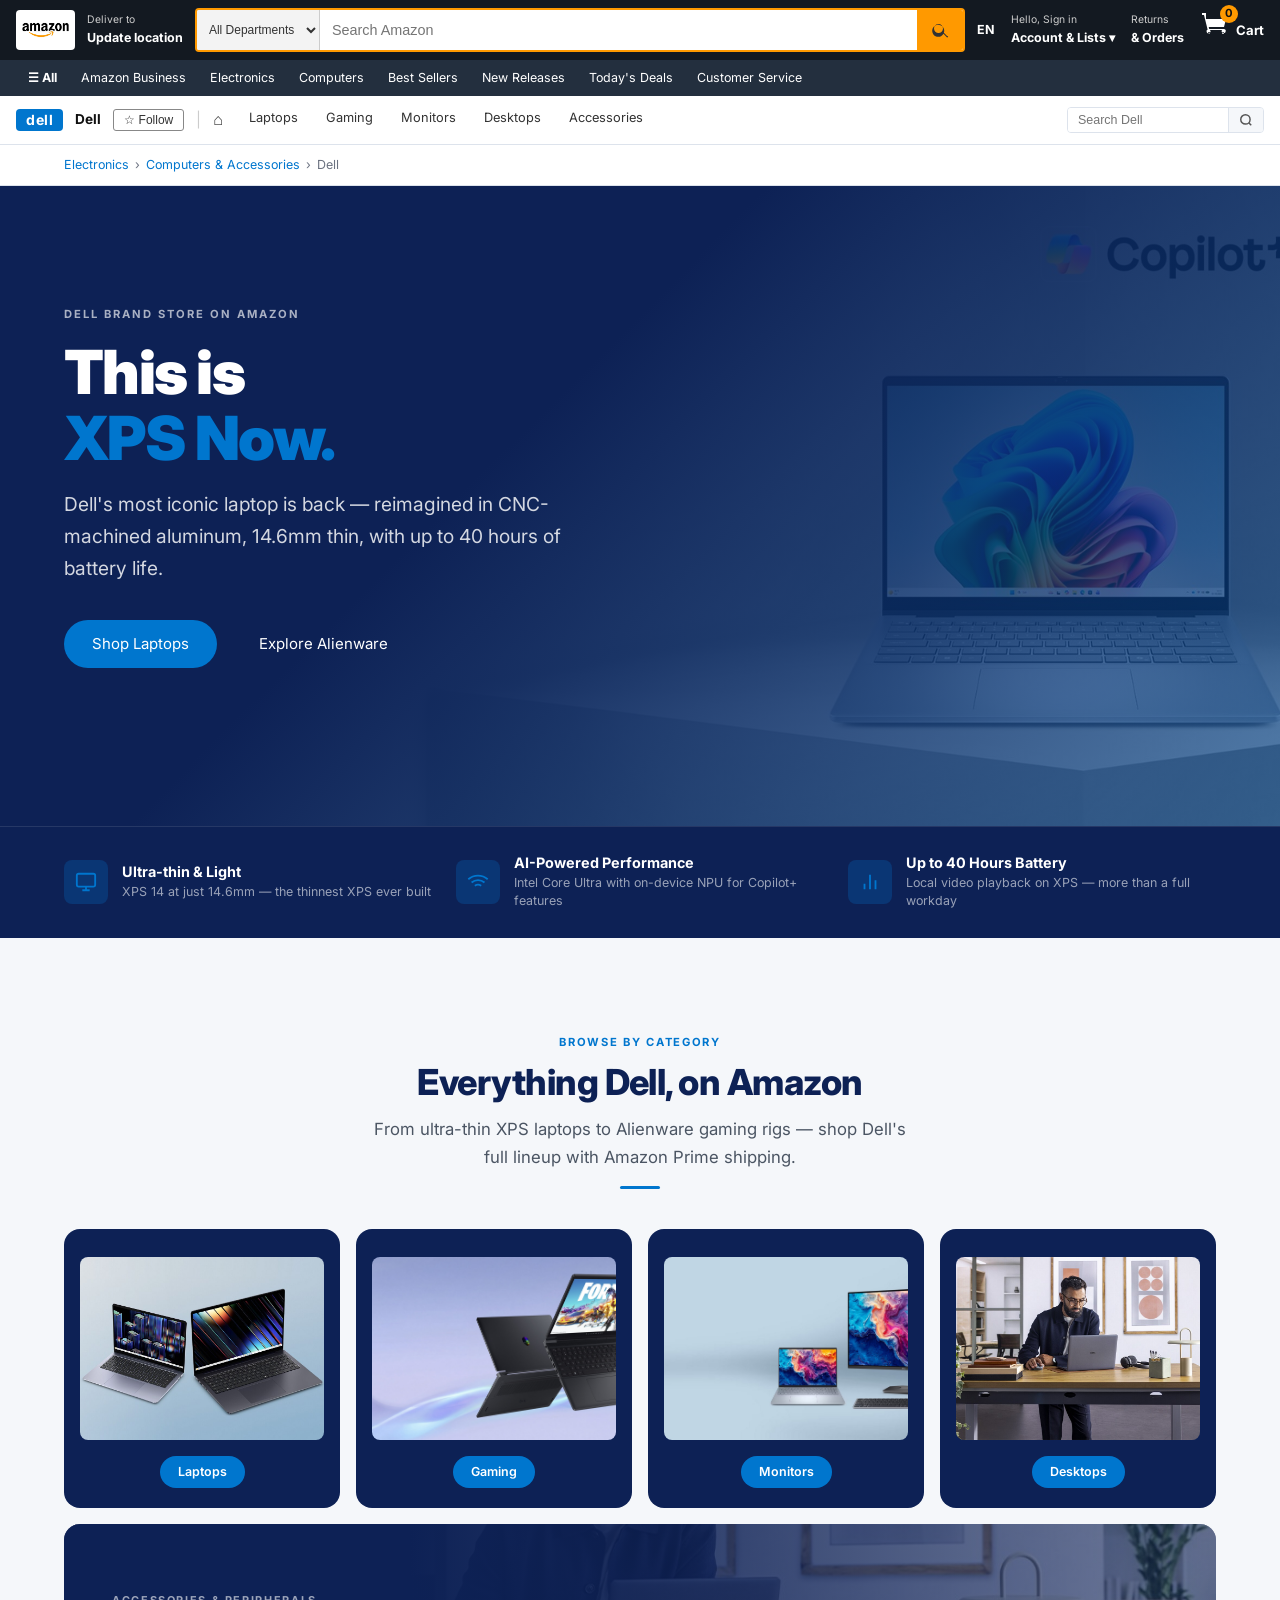
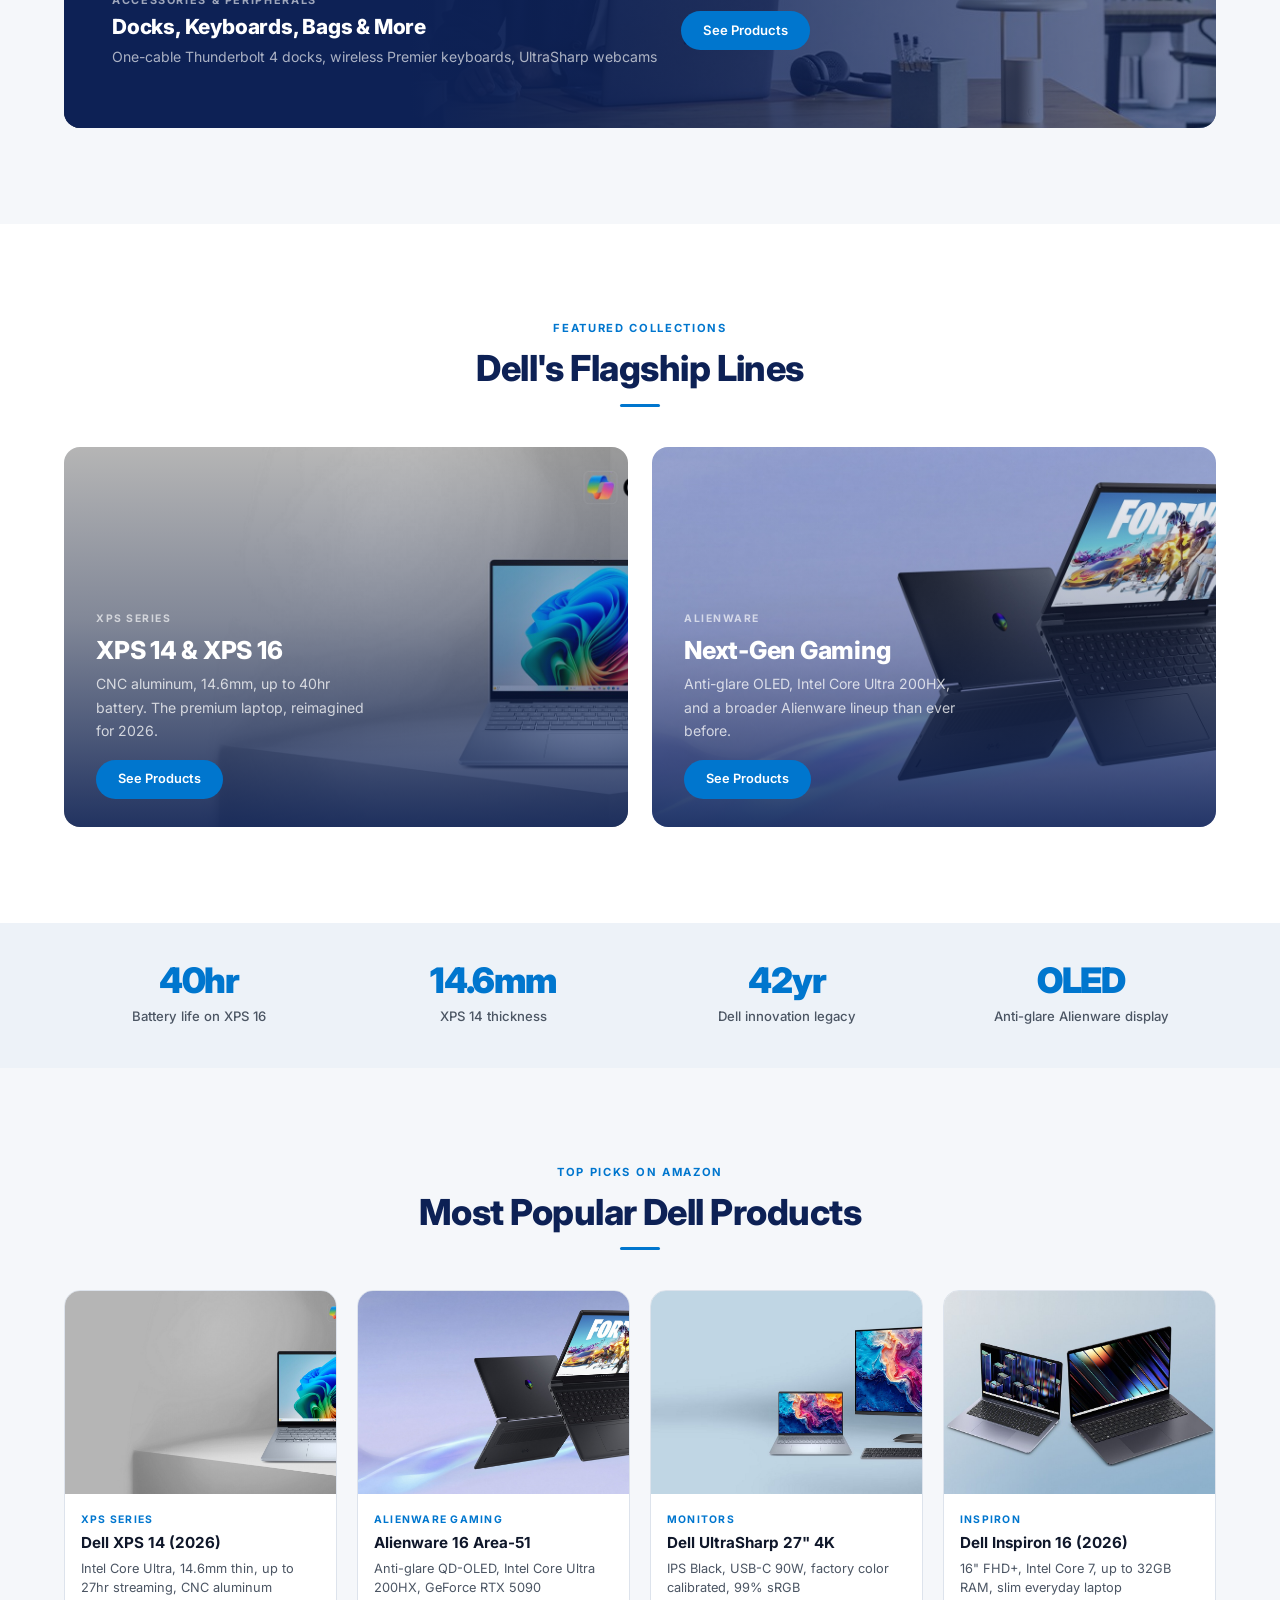
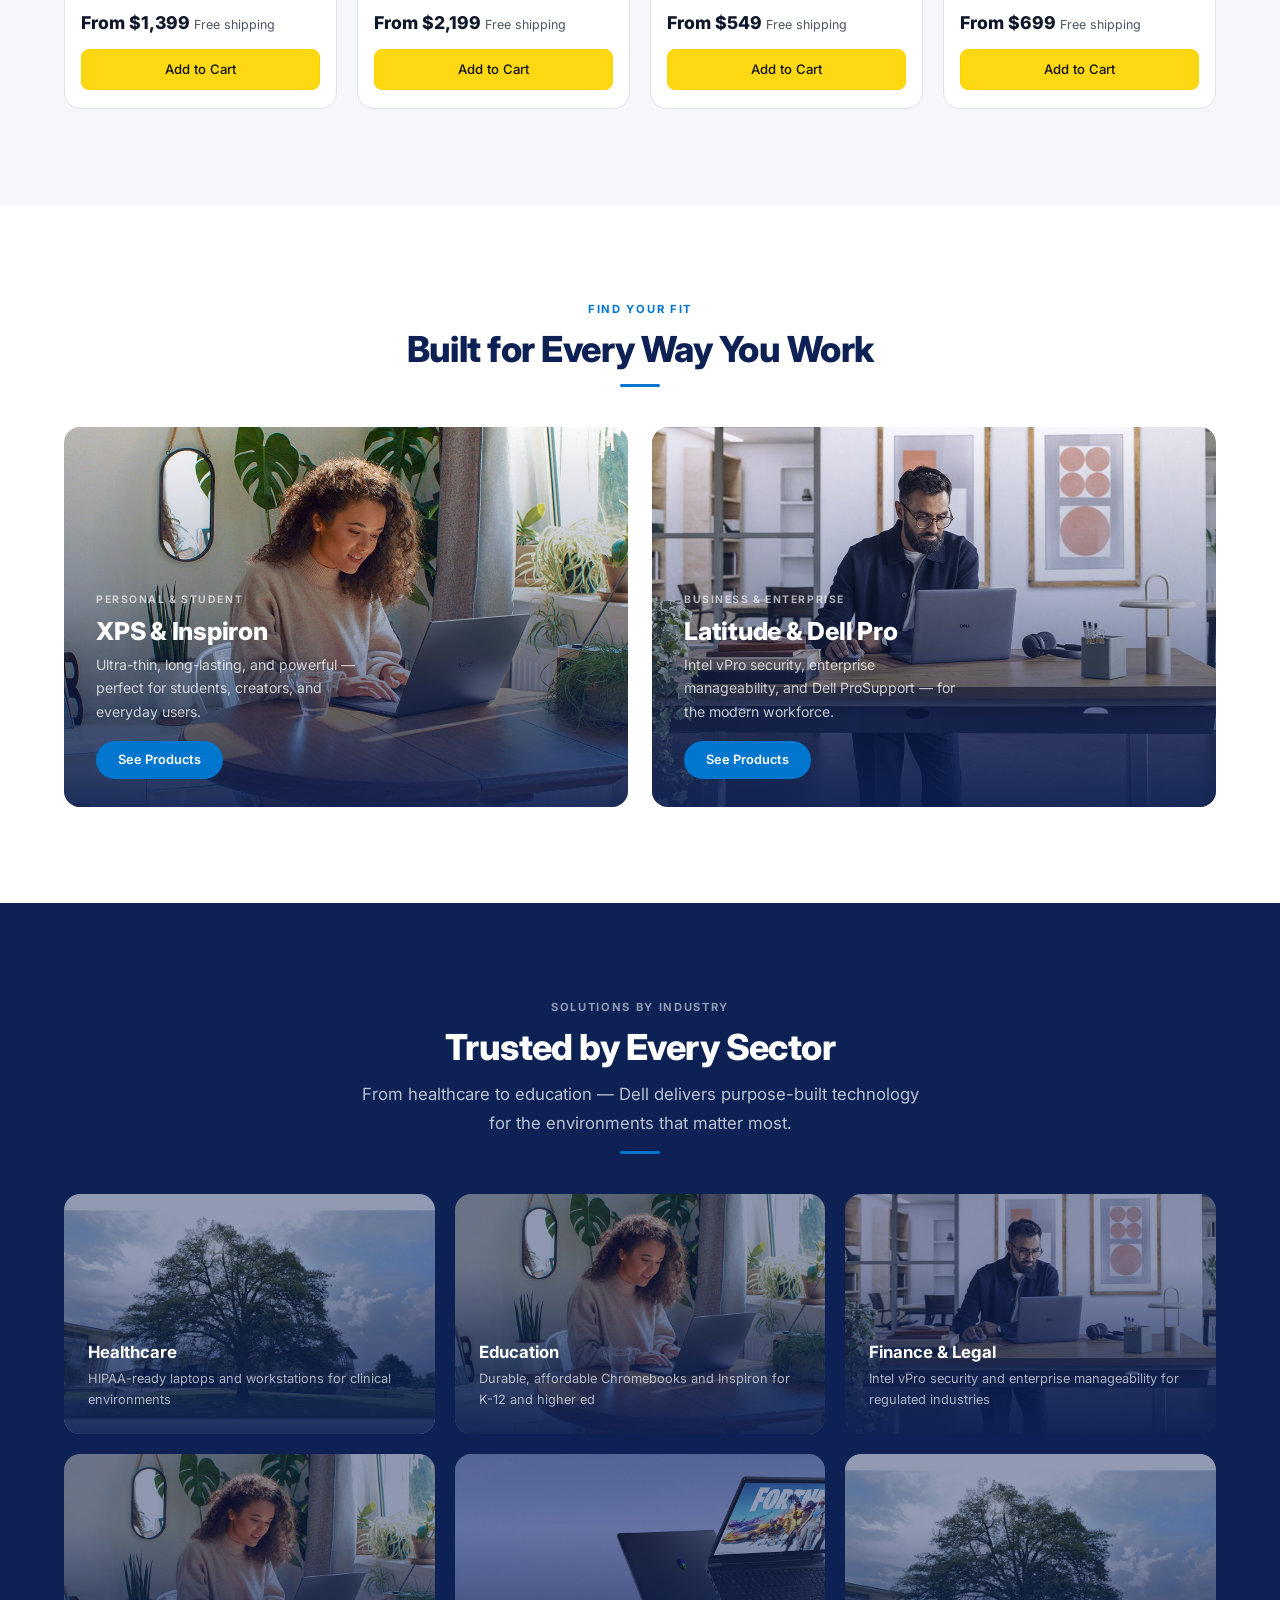
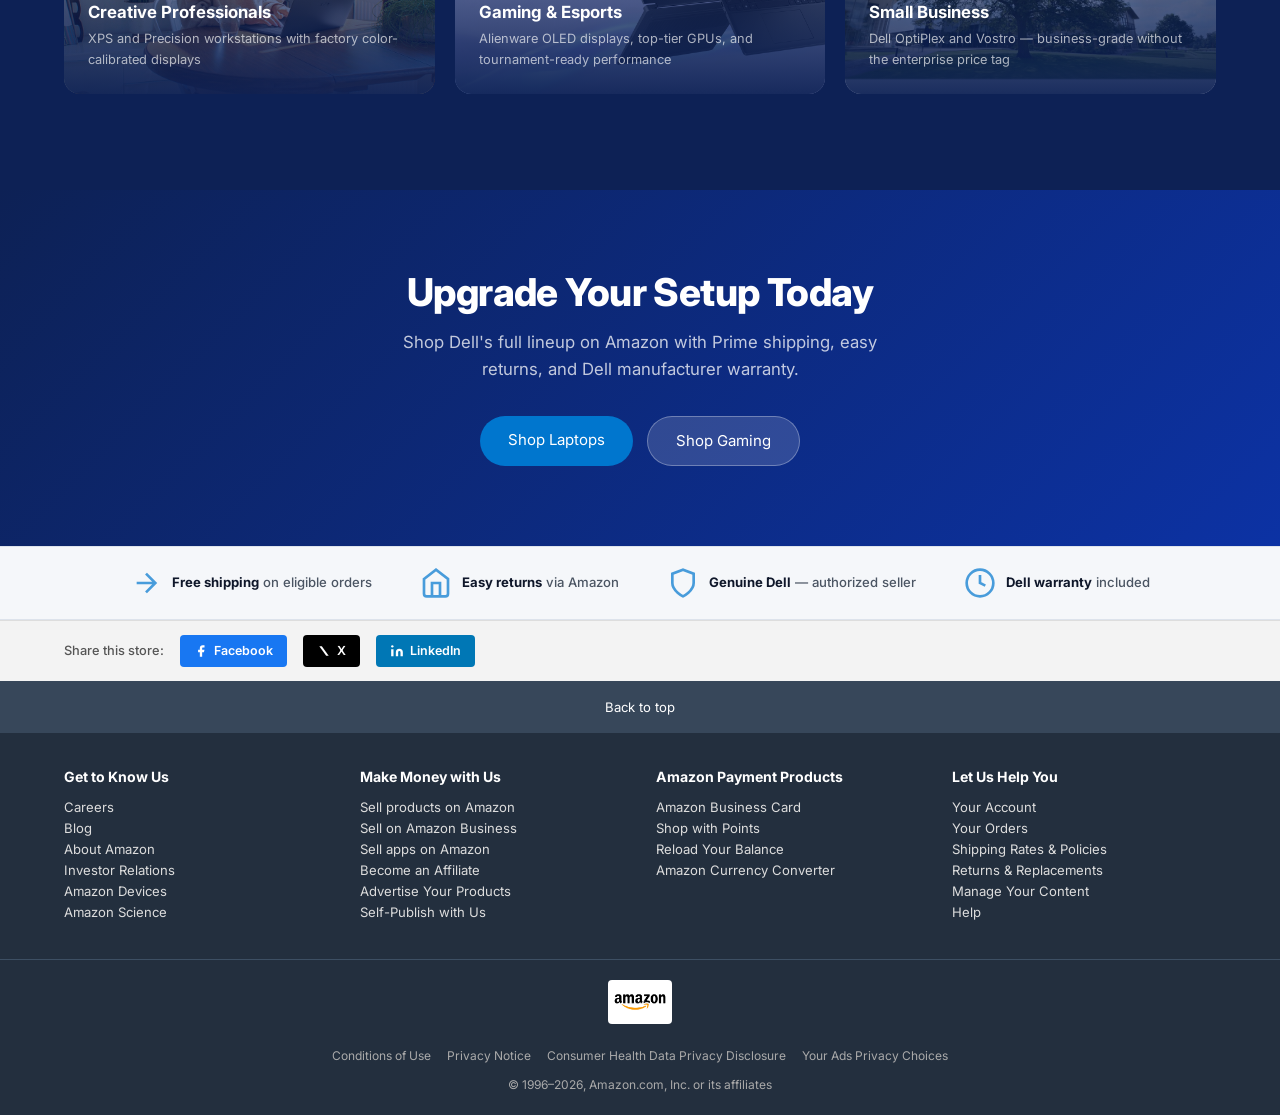
==== commit 4b6c65a6: "Fix all critic blockers: local images, copy compliance, stale specs - Replace all i.dell.com CDN URL" ====
--- a/index.html
+++ b/index.html
@@ -22,15 +22,9 @@
   </div>
 </nav>
 
-<!-- ═══ HERO — YouTube Video ═══ -->
+<!-- ═══ HERO — Static image hero ═══ -->
 <div class="hero-video-wrap" style="min-height:640px;">
-  <iframe class="hero-video"
-    src="https://www.youtube.com/embed/IKca_1yL-l8?autoplay=1&mute=1&loop=1&playlist=IKca_1yL-l8&controls=0&showinfo=0&rel=0&modestbranding=1&start=5"
-    frameborder="0"
-    allow="autoplay; encrypted-media"
-    allowfullscreen
-    style="position:absolute;top:50%;left:50%;transform:translate(-50%,-50%);width:177.78vh;height:100%;min-width:100%;min-height:56.25vw;border:none;opacity:0.4;z-index:0;">
-  </iframe>
+  <img class="hero-video" src="images/dell/hero-xps-copilot.jpg" alt="Dell XPS 2026" style="opacity:0.5; object-fit:cover;">
   <div class="hero-overlay"></div>
   <div class="hero-content">
     <span class="hero-eyebrow">Dell Brand Store on Amazon</span>
@@ -52,7 +46,7 @@
       </div>
       <div class="feature-text">
         <h4>Ultra-thin &amp; Light</h4>
-        <p>XPS 14 at just 14.6mm — thinner than ever before</p>
+        <p>XPS 14 at just 14.6mm — the thinnest XPS ever built</p>
       </div>
     </div>
     <div class="feature-item">
@@ -61,7 +55,7 @@
       </div>
       <div class="feature-text">
         <h4>AI-Powered Performance</h4>
-        <p>Intel Core Ultra with on-device AI for Copilot+</p>
+        <p>Intel Core Ultra with on-device NPU for Copilot+ features</p>
       </div>
     </div>
     <div class="feature-item">
@@ -69,8 +63,8 @@
         <svg viewBox="0 0 24 24"><path d="M18 20V10M12 20V4M6 20v-6"/></svg>
       </div>
       <div class="feature-text">
-        <h4>All-Day Battery</h4>
-        <p>Up to 40+ hours on XPS — industry-leading runtime</p>
+        <h4>Up to 40 Hours Battery</h4>
+        <p>Local video playback on XPS — more than a full workday</p>
       </div>
     </div>
   </div>
@@ -87,48 +81,34 @@
     </div>
     <div class="cat-grid">
       <a href="laptops.html" class="cat-tile">
-        <img class="cat-tile-img"
-          src="https://i.dell.com/is/image/DellContent/content/dam/documents-and-videos/dv2/pan-dell/en/product-launch/laptops-and-2n1s/dell-s-laptops/ds14260-ds16260-laptops/site-banners/family/2601g0157-gl-pd-site-dell-ds14260-ds16260-1610x906.jpg?fmt=pjpg&wid=480&hei=360&resMode=sharp2"
-          alt="Dell Laptops" loading="lazy">
+        <img class="cat-tile-img" src="images/dell/laptops-dell-s.jpg" alt="Dell Laptops" loading="lazy">
         <span class="cat-label">Laptops</span>
       </a>
       <a href="gaming.html" class="cat-tile">
-        <img class="cat-tile-img"
-          src="https://i.dell.com/is/image/DellContent/content/dam/documents-and-videos/dv2/pan-dell/en/product-launch/laptops-and-2n1s/alienware-laptops/alienware-15-da15260-da15265/site-banners/da15260-intel/2601g0144-0067-gl-cs-co-da15260-mb2-5060-site-banner-2560x1066.jpg?fmt=pjpg&wid=480&hei=360&resMode=sharp2"
-          alt="Alienware Gaming" loading="lazy">
+        <img class="cat-tile-img" src="images/dell/hero-alienware.jpg" alt="Alienware Gaming" loading="lazy">
         <span class="cat-label">Gaming</span>
       </a>
       <a href="monitors.html" class="cat-tile">
-        <img class="cat-tile-img"
-          src="https://i.dell.com/is/image/DellContent/content/dam/ss2/page-specific/dell-homepage/en/tech-refresh-dell-ls-db16250-se2726hgs-km7321w-uhp-2560x1066.jpg?fmt=pjpg&wid=480&hei=360&resMode=sharp2"
-          alt="Dell Monitors" loading="lazy">
+        <img class="cat-tile-img" src="images/dell/hero-tech-refresh.jpg" alt="Dell Monitors" loading="lazy">
         <span class="cat-label">Monitors</span>
       </a>
       <a href="desktops.html" class="cat-tile">
-        <div class="cat-tile-img-placeholder">
-          <svg viewBox="0 0 24 24"><rect x="2" y="3" width="20" height="14" rx="2"/><path d="M8 21h8M12 17v4"/></svg>
-        </div>
+        <img class="cat-tile-img" src="images/dell/lifestyle-business.jpg" alt="Dell Desktops" loading="lazy">
         <span class="cat-label">Desktops</span>
       </a>
     </div>
-    <div class="cat-grid" style="margin-top:16px; grid-template-columns: repeat(4,1fr);">
-      <a href="accessories.html" class="cat-tile" style="grid-column: span 2;">
-        <img class="cat-tile-img"
-          src="https://i.dell.com/is/image/DellContent/content/dam/ss2/page-specific/dell-homepage/en/my-account-or-dell-premier/uhp-premier-module-pa14250-1200x675.jpg?fmt=pjpg&wid=700&hei=280&resMode=sharp2"
-          alt="Dell Accessories" loading="lazy" style="aspect-ratio:5/2;">
-        <span class="cat-label">Accessories &amp; Peripherals</span>
-      </a>
-      <a href="laptops.html" class="cat-tile">
-        <div class="cat-tile-img-placeholder">
-          <svg viewBox="0 0 24 24"><rect x="5" y="2" width="14" height="20" rx="2"/><path d="M12 18h.01"/></svg>
-        </div>
-        <span class="cat-label">Business PCs</span>
-      </a>
-      <a href="gaming.html" class="cat-tile">
-        <div class="cat-tile-img-placeholder">
-          <svg viewBox="0 0 24 24"><rect x="6" y="2" width="12" height="20" rx="2"/><path d="M6 6h12M6 10h12M6 14h12"/></svg>
-        </div>
-        <span class="cat-label">Gaming Desktops</span>
+    <div style="margin-top:16px;">
+      <a href="accessories.html" class="cat-tile" style="border-radius:16px; overflow:hidden; display:block; position:relative; min-height:140px; background:var(--brand-dark); text-decoration:none;">
+        <img src="images/dell/lifestyle-business.jpg" alt="Dell Accessories" loading="lazy" style="position:absolute;inset:0;width:100%;height:100%;object-fit:cover;opacity:0.45;">
+        <div style="position:absolute;inset:0;background:linear-gradient(90deg,var(--brand-dark) 30%,transparent 100%);"></div>
+        <div style="position:relative;z-index:2;padding:40px 32px;display:flex;align-items:center;gap:24px;">
+          <div>
+            <div style="font-size:0.68rem;font-weight:700;letter-spacing:0.15em;text-transform:uppercase;color:rgba(255,255,255,0.6);margin-bottom:6px;">Accessories &amp; Peripherals</div>
+            <h3 style="color:#fff;font-size:1.3rem;margin-bottom:6px;">Docks, Keyboards, Bags &amp; More</h3>
+            <p style="color:rgba(255,255,255,0.65);font-size:0.88rem;">One-cable Thunderbolt 4 docks, wireless Premier keyboards, UltraSharp webcams</p>
+          </div>
+          <span class="btn-pill-blue" style="flex-shrink:0;">See Products</span>
+        </div>
       </a>
     </div>
   </div>
@@ -143,30 +123,24 @@
       <div class="divider"></div>
     </div>
     <div class="split-grid">
-      <!-- XPS -->
       <div class="split-tile">
-        <img class="split-tile-img"
-          src="https://i.dell.com/is/image/DellContent/content/dam/ss2/page-specific/dell-homepage/na/heroes/us-ca-bigbets-homepage-desktop-site-banner-2560x1066-db14250t-copilot.jpg?fmt=pjpg&wid=800&hei=600&resMode=sharp2"
-          alt="XPS 14 laptop" loading="lazy">
+        <img class="split-tile-img" src="images/dell/hero-xps-copilot.jpg" alt="XPS 14 laptop" loading="lazy">
         <div class="split-tile-overlay"></div>
         <div class="split-tile-content">
           <span class="eyebrow">XPS Series</span>
           <h3>XPS 14 &amp; XPS 16</h3>
-          <p>CNC aluminum, 14.6mm, 27–40hr battery. The premium laptop, reimagined for 2026.</p>
-          <a href="laptops.html" class="split-tile-pill">See XPS Laptops</a>
-        </div>
-      </div>
-      <!-- Alienware -->
+          <p>CNC aluminum, 14.6mm, up to 40hr battery. The premium laptop, reimagined for 2026.</p>
+          <a href="laptops.html" class="split-tile-pill">See Products</a>
+        </div>
+      </div>
       <div class="split-tile">
-        <img class="split-tile-img"
-          src="https://i.dell.com/is/image/DellContent/content/dam/documents-and-videos/dv2/pan-dell/en/product-launch/laptops-and-2n1s/alienware-laptops/alienware-15-da15260-da15265/site-banners/da15260-intel/2601g0144-0067-gl-cs-co-da15260-mb2-5060-site-banner-2560x1066.jpg?fmt=pjpg&wid=800&hei=600&resMode=sharp2"
-          alt="Alienware 2026 gaming laptop" loading="lazy">
+        <img class="split-tile-img" src="images/dell/hero-alienware.jpg" alt="Alienware 2026 gaming laptop" loading="lazy">
         <div class="split-tile-overlay"></div>
         <div class="split-tile-content">
           <span class="eyebrow">Alienware</span>
           <h3>Next-Gen Gaming</h3>
-          <p>Anti-glare OLED, Intel Core Ultra 200HX, and Alienware's widest lineup yet.</p>
-          <a href="gaming.html" class="split-tile-pill">Shop Alienware</a>
+          <p>Anti-glare OLED, Intel Core Ultra 200HX, and a broader Alienware lineup than ever before.</p>
+          <a href="gaming.html" class="split-tile-pill">See Products</a>
         </div>
       </div>
     </div>
@@ -177,15 +151,15 @@
 <div class="stats-bar">
   <div class="stats-inner">
     <div class="stat-item">
-      <span class="stat-num">40+</span>
-      <span class="stat-label">Hours battery — XPS</span>
+      <span class="stat-num">40hr</span>
+      <span class="stat-label">Battery life on XPS 16</span>
     </div>
     <div class="stat-item">
       <span class="stat-num">14.6mm</span>
-      <span class="stat-label">Thin — thinnest XPS ever</span>
+      <span class="stat-label">XPS 14 thickness</span>
     </div>
     <div class="stat-item">
-      <span class="stat-num">40yr</span>
+      <span class="stat-num">42yr</span>
       <span class="stat-label">Dell innovation legacy</span>
     </div>
     <div class="stat-item">
@@ -195,7 +169,7 @@
   </div>
 </div>
 
-<!-- ═══ FEATURED PRODUCTS — TOP PICKS ═══ -->
+<!-- ═══ FEATURED PRODUCTS ═══ -->
 <section class="section section-alt">
   <div class="container">
     <div class="section-title">
@@ -204,58 +178,50 @@
       <div class="divider"></div>
     </div>
     <div class="product-grid">
-      <!-- XPS 14 -->
       <div class="hk-card">
         <div class="hk-card-img">
-          <img src="https://i.dell.com/is/image/DellContent/content/dam/ss2/page-specific/dell-homepage/na/heroes/us-ca-bigbets-homepage-desktop-site-banner-2560x1066-db14250t-copilot.jpg?fmt=pjpg&wid=400&hei=300&resMode=sharp2"
-            alt="Dell XPS 14 Laptop" loading="lazy">
+          <img src="images/dell/hero-xps-copilot.jpg" alt="Dell XPS 14 Laptop" loading="lazy">
         </div>
         <div class="hk-card-body">
           <span class="hk-card-eyebrow">XPS Series</span>
           <div class="hk-card-title">Dell XPS 14 (2026)</div>
-          <div class="hk-card-sub">Intel Core Ultra, 14.6mm thin, 27hr battery, CNC aluminum</div>
+          <div class="hk-card-sub">Intel Core Ultra, 14.6mm thin, up to 27hr streaming, CNC aluminum</div>
           <div class="hk-card-price">From $1,399 <span>Free shipping</span></div>
           <span class="hk-card-buy">Add to Cart</span>
         </div>
       </div>
-      <!-- Alienware 16 -->
       <div class="hk-card">
         <div class="hk-card-img">
-          <img src="https://i.dell.com/is/image/DellContent/content/dam/documents-and-videos/dv2/pan-dell/en/product-launch/laptops-and-2n1s/alienware-laptops/alienware-15-da15260-da15265/site-banners/da15260-intel/2601g0144-0067-gl-cs-co-da15260-mb2-5060-site-banner-2560x1066.jpg?fmt=pjpg&wid=400&hei=300&resMode=sharp2"
-            alt="Alienware 16 Area-51" loading="lazy">
+          <img src="images/dell/hero-alienware.jpg" alt="Alienware 16 Area-51" loading="lazy">
         </div>
         <div class="hk-card-body">
           <span class="hk-card-eyebrow">Alienware Gaming</span>
           <div class="hk-card-title">Alienware 16 Area-51</div>
-          <div class="hk-card-sub">Anti-glare OLED, Intel Core Ultra 200HX, GeForce RTX</div>
+          <div class="hk-card-sub">Anti-glare QD-OLED, Intel Core Ultra 200HX, GeForce RTX 5090</div>
           <div class="hk-card-price">From $2,199 <span>Free shipping</span></div>
           <span class="hk-card-buy">Add to Cart</span>
         </div>
       </div>
-      <!-- Dell S-Series Monitor -->
       <div class="hk-card">
         <div class="hk-card-img">
-          <img src="https://i.dell.com/is/image/DellContent/content/dam/ss2/page-specific/dell-homepage/en/tech-refresh-dell-ls-db16250-se2726hgs-km7321w-uhp-2560x1066.jpg?fmt=pjpg&wid=400&hei=300&resMode=sharp2"
-            alt="Dell UltraSharp Monitor" loading="lazy">
+          <img src="images/dell/hero-tech-refresh.jpg" alt="Dell UltraSharp Monitor" loading="lazy">
         </div>
         <div class="hk-card-body">
           <span class="hk-card-eyebrow">Monitors</span>
           <div class="hk-card-title">Dell UltraSharp 27" 4K</div>
-          <div class="hk-card-sub">IPS Black, USB-C 90W, factory color calibrated</div>
+          <div class="hk-card-sub">IPS Black, USB-C 90W, factory color calibrated, 99% sRGB</div>
           <div class="hk-card-price">From $549 <span>Free shipping</span></div>
           <span class="hk-card-buy">Add to Cart</span>
         </div>
       </div>
-      <!-- Inspiron 16 -->
       <div class="hk-card">
         <div class="hk-card-img">
-          <img src="https://i.dell.com/is/image/DellContent/content/dam/documents-and-videos/dv2/pan-dell/en/product-launch/laptops-and-2n1s/dell-s-laptops/ds14260-ds16260-laptops/site-banners/family/2601g0157-gl-pd-site-dell-ds14260-ds16260-1610x906.jpg?fmt=pjpg&wid=400&hei=300&resMode=sharp2"
-            alt="Dell Inspiron 16 Laptop" loading="lazy">
+          <img src="images/dell/laptops-dell-s.jpg" alt="Dell Inspiron 16 Laptop" loading="lazy">
         </div>
         <div class="hk-card-body">
           <span class="hk-card-eyebrow">Inspiron</span>
           <div class="hk-card-title">Dell Inspiron 16 (2026)</div>
-          <div class="hk-card-sub">16" FHD+, Intel Core 7, up to 32GB RAM, everyday powerhouse</div>
+          <div class="hk-card-sub">16" FHD+, Intel Core 7, up to 32GB RAM, slim everyday laptop</div>
           <div class="hk-card-price">From $699 <span>Free shipping</span></div>
           <span class="hk-card-buy">Add to Cart</span>
         </div>
@@ -264,7 +230,7 @@
   </div>
 </section>
 
-<!-- ═══ USE CASE SPLIT — PERSONAL + BUSINESS ═══ -->
+<!-- ═══ USE CASE SPLIT ═══ -->
 <section class="section">
   <div class="container">
     <div class="section-title">
@@ -273,30 +239,24 @@
       <div class="divider"></div>
     </div>
     <div class="split-grid">
-      <!-- Personal / Student -->
-      <div class="split-tile light-tile" style="background:var(--brand-light);">
-        <img class="split-tile-img"
-          src="https://i.dell.com/is/image/DellContent/content/dam/ss2/page-specific/dell-homepage/en/my-account-or-dell-premier/uhp-my-account-adobestock-224952319-1200x675.jpg?fmt=pjpg&wid=700&hei=520&resMode=sharp2"
-          alt="Student using Dell XPS" loading="lazy">
-        <div class="split-tile-overlay" style="background:linear-gradient(0deg,rgba(232,241,251,0.97) 0%,rgba(232,241,251,0.55) 60%,transparent 100%);"></div>
+      <div class="split-tile">
+        <img class="split-tile-img" src="images/dell/lifestyle-xps-student.jpg" alt="Student using Dell XPS" loading="lazy">
+        <div class="split-tile-overlay" style="background:linear-gradient(0deg,rgba(13,33,85,0.9) 0%,rgba(13,33,85,0.3) 55%,transparent 100%);"></div>
         <div class="split-tile-content">
-          <span class="eyebrow" style="color:var(--brand-blue);">Personal &amp; Student</span>
-          <h3 style="color:var(--brand-dark);">XPS &amp; Inspiron</h3>
-          <p style="color:var(--text-muted);">Ultra-thin, long-lasting, and powerful — perfect for students, creators, and everyday users.</p>
-          <a href="laptops.html" class="split-tile-pill">Shop Personal Laptops</a>
-        </div>
-      </div>
-      <!-- Business -->
+          <span class="eyebrow">Personal &amp; Student</span>
+          <h3>XPS &amp; Inspiron</h3>
+          <p>Ultra-thin, long-lasting, and powerful — perfect for students, creators, and everyday users.</p>
+          <a href="laptops.html" class="split-tile-pill">See Products</a>
+        </div>
+      </div>
       <div class="split-tile">
-        <img class="split-tile-img"
-          src="https://i.dell.com/is/image/DellContent/content/dam/ss2/page-specific/dell-homepage/en/my-account-or-dell-premier/uhp-premier-module-pa14250-1200x675.jpg?fmt=pjpg&wid=700&hei=520&resMode=sharp2"
-          alt="Business professional with Dell laptop" loading="lazy">
+        <img class="split-tile-img" src="images/dell/lifestyle-business.jpg" alt="Business professional with Dell laptop" loading="lazy">
         <div class="split-tile-overlay"></div>
         <div class="split-tile-content">
           <span class="eyebrow">Business &amp; Enterprise</span>
           <h3>Latitude &amp; Dell Pro</h3>
-          <p>Enterprise-grade reliability, Intel vPro, and Dell ProSupport — built for the modern workforce.</p>
-          <a href="laptops.html" class="split-tile-pill">Shop Business PCs</a>
+          <p>Intel vPro security, enterprise manageability, and Dell ProSupport — for the modern workforce.</p>
+          <a href="laptops.html" class="split-tile-pill">See Products</a>
         </div>
       </div>
     </div>
@@ -314,7 +274,7 @@
     </div>
     <div class="industry-grid">
       <a href="laptops.html" class="industry-tile">
-        <img class="industry-tile-img" src="https://i.dell.com/is/image/DellContent/content/dam/ss2/product-images/page/uber/b2l-wellcome-sanger-institute-2880x1620.jpg?fmt=pjpg&wid=600&hei=400&resMode=sharp2" alt="Healthcare" loading="lazy">
+        <img class="industry-tile-img" src="images/dell/lifestyle-enterprise.jpg" alt="Healthcare" loading="lazy">
         <div class="industry-tile-overlay"></div>
         <div class="industry-tile-content">
           <h4>Healthcare</h4>
@@ -322,7 +282,7 @@
         </div>
       </a>
       <a href="desktops.html" class="industry-tile">
-        <img class="industry-tile-img" src="https://i.dell.com/is/image/DellContent/content/dam/ss2/page-specific/dell-homepage/en/my-account-or-dell-premier/uhp-premier-module-pa14250-1200x675.jpg?fmt=pjpg&wid=600&hei=400&resMode=sharp2" alt="Education" loading="lazy">
+        <img class="industry-tile-img" src="images/dell/lifestyle-xps-student.jpg" alt="Education" loading="lazy">
         <div class="industry-tile-overlay"></div>
         <div class="industry-tile-content">
           <h4>Education</h4>
@@ -330,7 +290,7 @@
         </div>
       </a>
       <a href="desktops.html" class="industry-tile">
-        <img class="industry-tile-img" src="https://i.dell.com/is/image/DellContent/content/dam/ss2/page-specific/dell-homepage/na/heroes/us-ca-bigbets-homepage-desktop-site-banner-2560x1066-db14250t-copilot.jpg?fmt=pjpg&wid=600&hei=400&resMode=sharp2" alt="Finance" loading="lazy">
+        <img class="industry-tile-img" src="images/dell/lifestyle-business.jpg" alt="Finance" loading="lazy">
         <div class="industry-tile-overlay"></div>
         <div class="industry-tile-content">
           <h4>Finance &amp; Legal</h4>
@@ -338,7 +298,7 @@
         </div>
       </a>
       <a href="laptops.html" class="industry-tile">
-        <img class="industry-tile-img" src="https://i.dell.com/is/image/DellContent/content/dam/ss2/page-specific/dell-homepage/en/my-account-or-dell-premier/uhp-my-account-adobestock-224952319-1200x675.jpg?fmt=pjpg&wid=600&hei=400&resMode=sharp2" alt="Creative" loading="lazy">
+        <img class="industry-tile-img" src="images/dell/lifestyle-xps-student.jpg" alt="Creative" loading="lazy">
         <div class="industry-tile-overlay"></div>
         <div class="industry-tile-content">
           <h4>Creative Professionals</h4>
@@ -346,15 +306,15 @@
         </div>
       </a>
       <a href="gaming.html" class="industry-tile">
-        <img class="industry-tile-img" src="https://i.dell.com/is/image/DellContent/content/dam/documents-and-videos/dv2/pan-dell/en/product-launch/laptops-and-2n1s/alienware-laptops/alienware-15-da15260-da15265/site-banners/da15260-intel/2601g0144-0067-gl-cs-co-da15260-mb2-5060-site-banner-2560x1066.jpg?fmt=pjpg&wid=600&hei=400&resMode=sharp2" alt="Gaming" loading="lazy">
+        <img class="industry-tile-img" src="images/dell/hero-alienware.jpg" alt="Gaming" loading="lazy">
         <div class="industry-tile-overlay"></div>
         <div class="industry-tile-content">
           <h4>Gaming &amp; Esports</h4>
-          <p>Alienware OLED panels, top-tier GPUs, and tournament-ready performance</p>
+          <p>Alienware OLED displays, top-tier GPUs, and tournament-ready performance</p>
         </div>
       </a>
       <a href="desktops.html" class="industry-tile">
-        <img class="industry-tile-img" src="https://i.dell.com/is/image/DellContent/content/dam/ss2/page-specific/dell-homepage/en/tech-refresh-dell-ls-db16250-se2726hgs-km7321w-uhp-2560x1066.jpg?fmt=pjpg&wid=600&hei=400&resMode=sharp2" alt="SMB" loading="lazy">
+        <img class="industry-tile-img" src="images/dell/lifestyle-enterprise.jpg" alt="Small Business" loading="lazy">
         <div class="industry-tile-overlay"></div>
         <div class="industry-tile-content">
           <h4>Small Business</h4>
@@ -368,7 +328,7 @@
 <!-- ═══ CTA BANNER ═══ -->
 <div class="cta-banner">
   <h2>Upgrade Your Setup Today</h2>
-  <p>Shop Dell's full lineup on Amazon with Prime shipping, easy returns, and exclusive bundle savings.</p>
+  <p>Shop Dell's full lineup on Amazon with Prime shipping, easy returns, and Dell manufacturer warranty.</p>
   <div class="cta-banner-btns">
     <a href="laptops.html" class="btn-brand">Shop Laptops</a>
     <a href="gaming.html" class="btn-brand" style="background:rgba(255,255,255,0.15);border:1px solid rgba(255,255,255,0.3);">Shop Gaming</a>
--- a/styles.css
+++ b/styles.css
@@ -555,6 +555,10 @@
   .amz-mobile-drawer.open { display: flex; }
   .amz-mobile-drawer:not(.open) { display: none; }
   .section-hero-content { padding: 56px 32px; }
+  /* Mobile sub-nav: scrollable */
+  .brand-subnav-inner { overflow-x: auto; -webkit-overflow-scrolling: touch; scrollbar-width: none; }
+  .brand-subnav-inner::-webkit-scrollbar { display: none; }
+  .brand-subnav-search { display: none; }
 }
 @media (max-width: 600px) {
   .cat-grid { grid-template-columns: repeat(2, 1fr); }
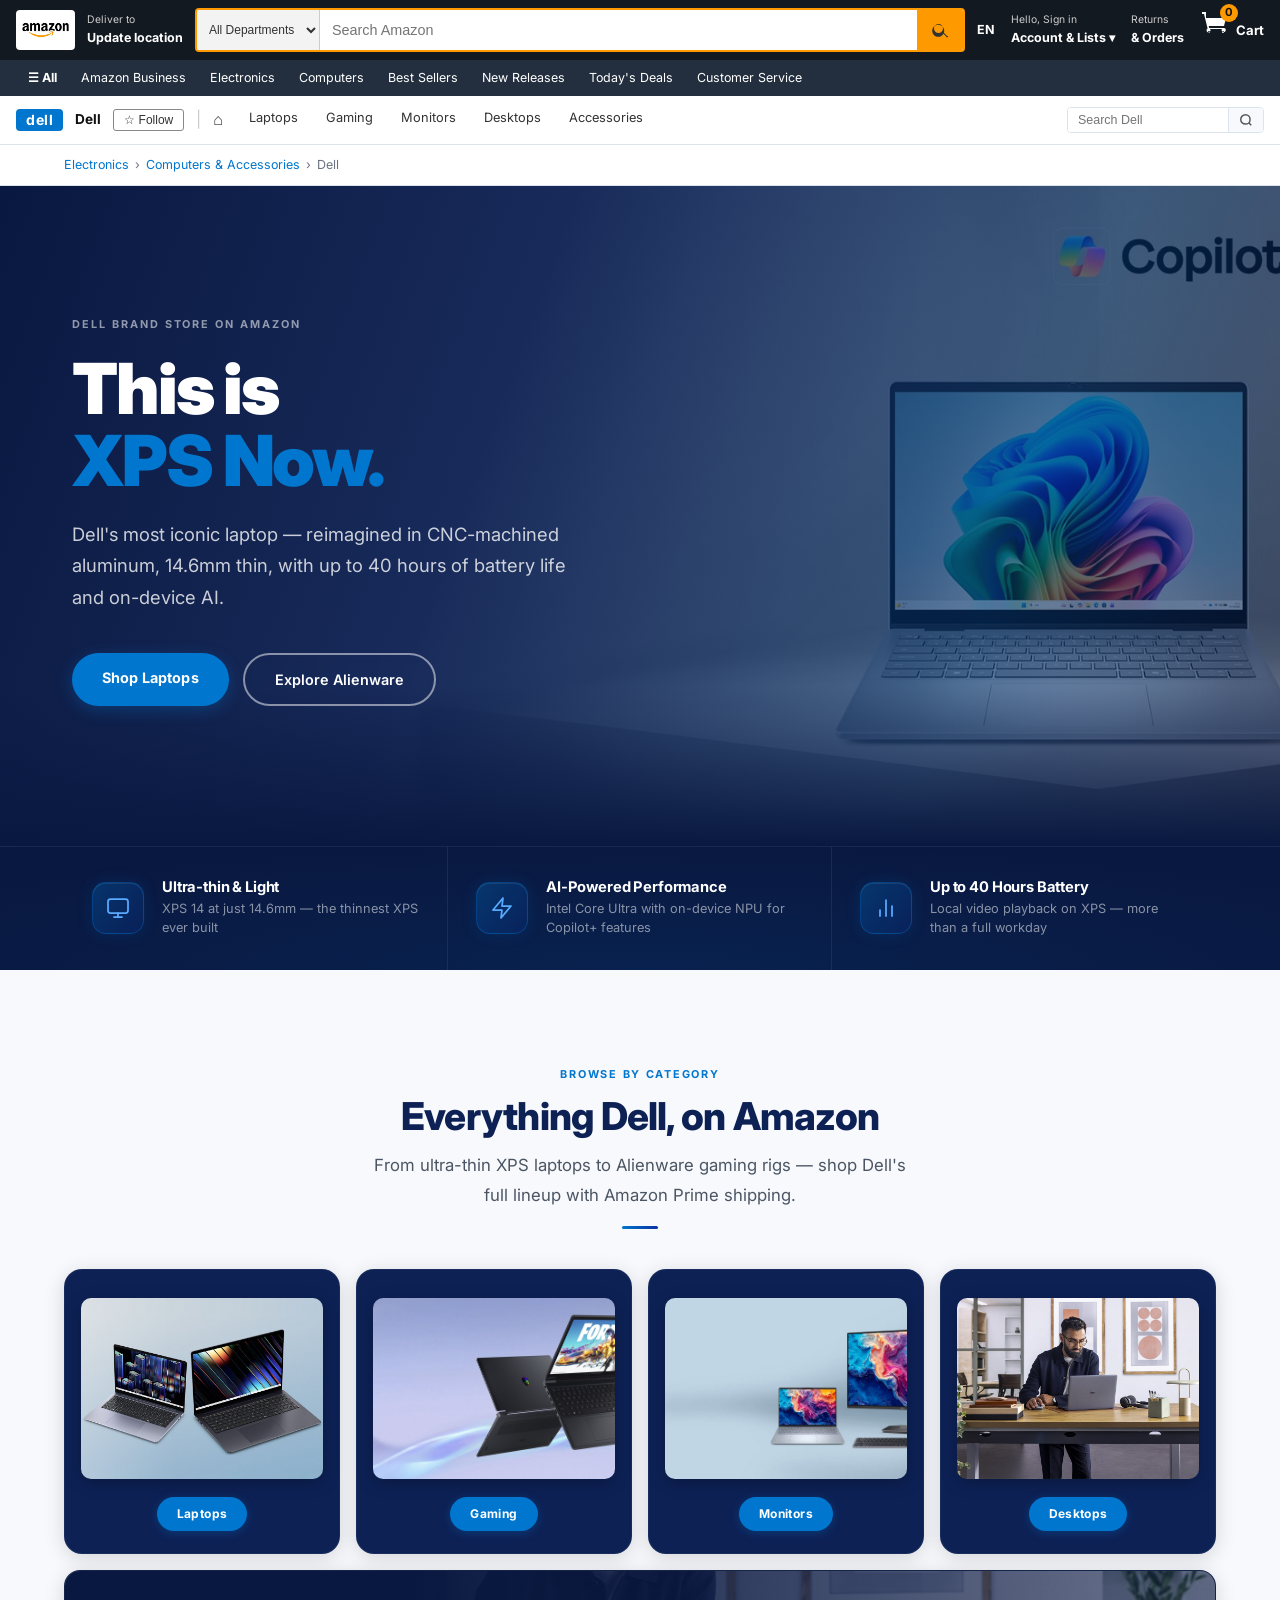
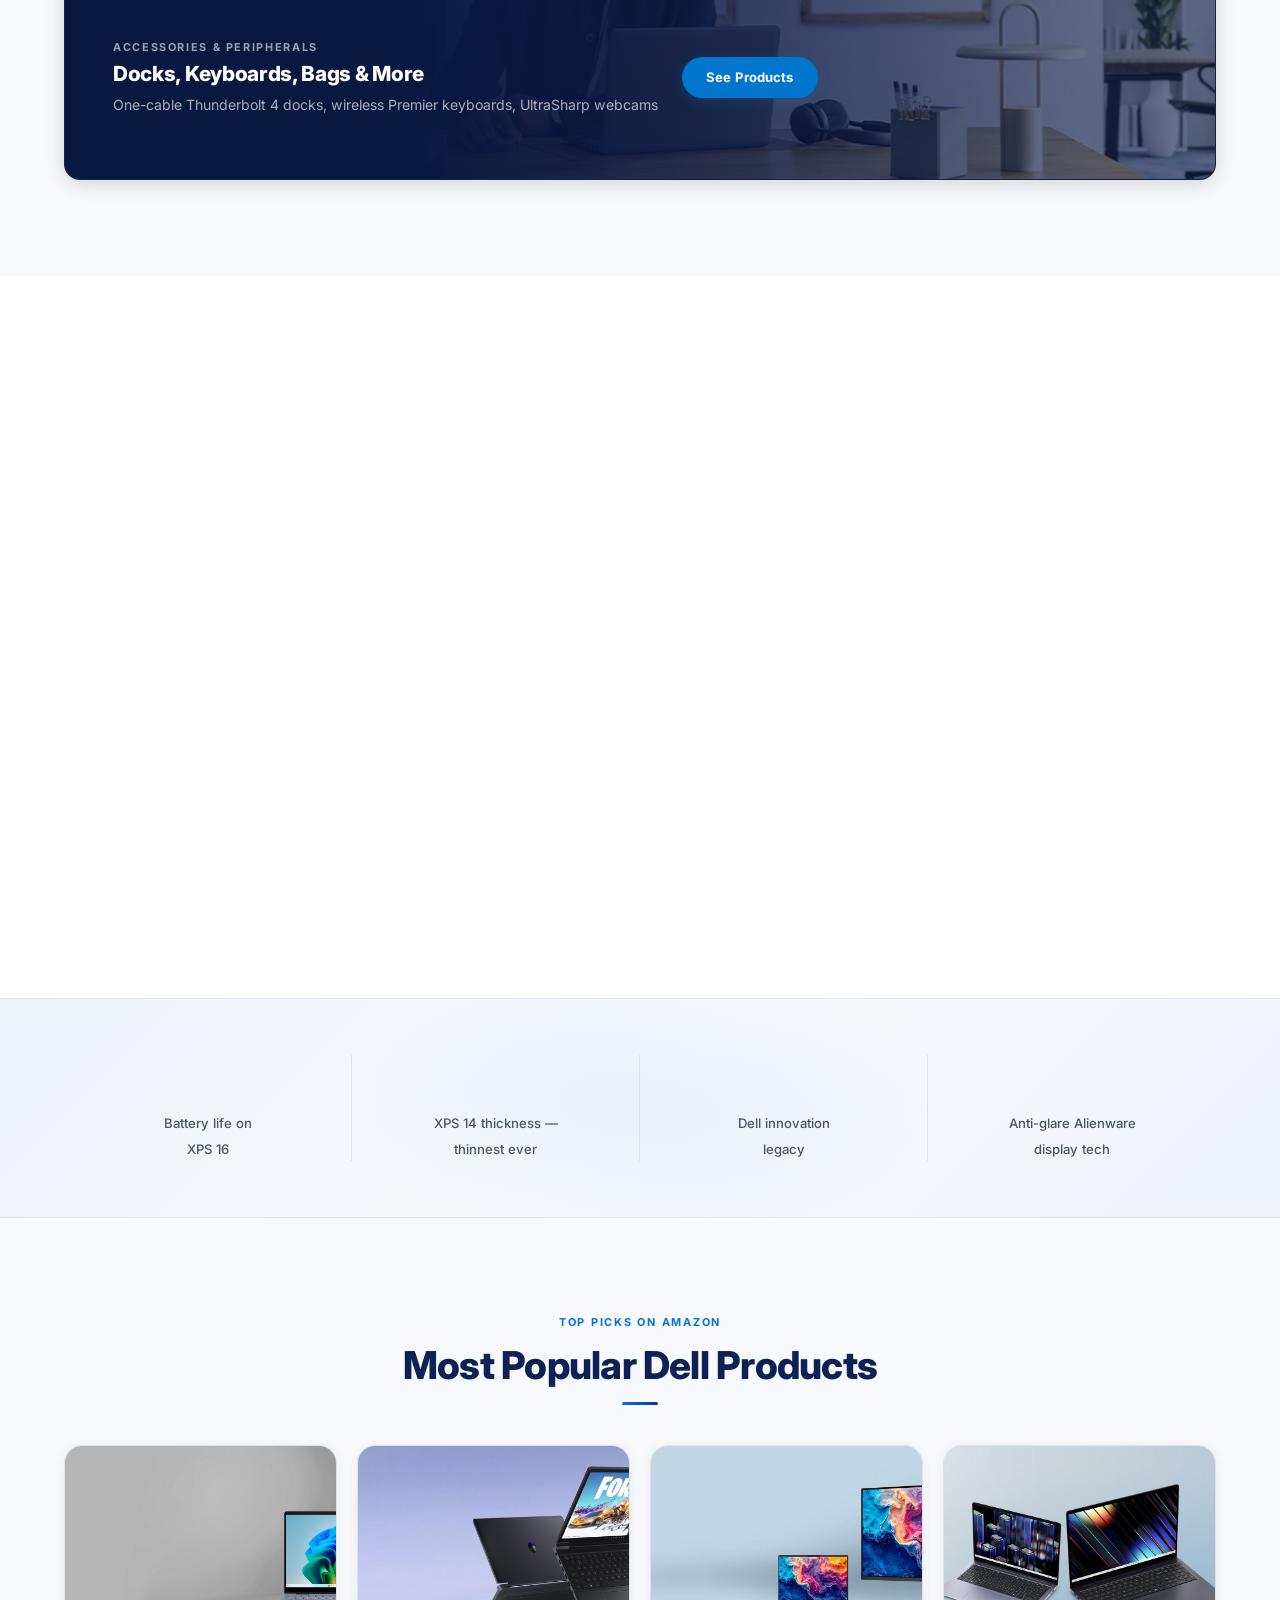
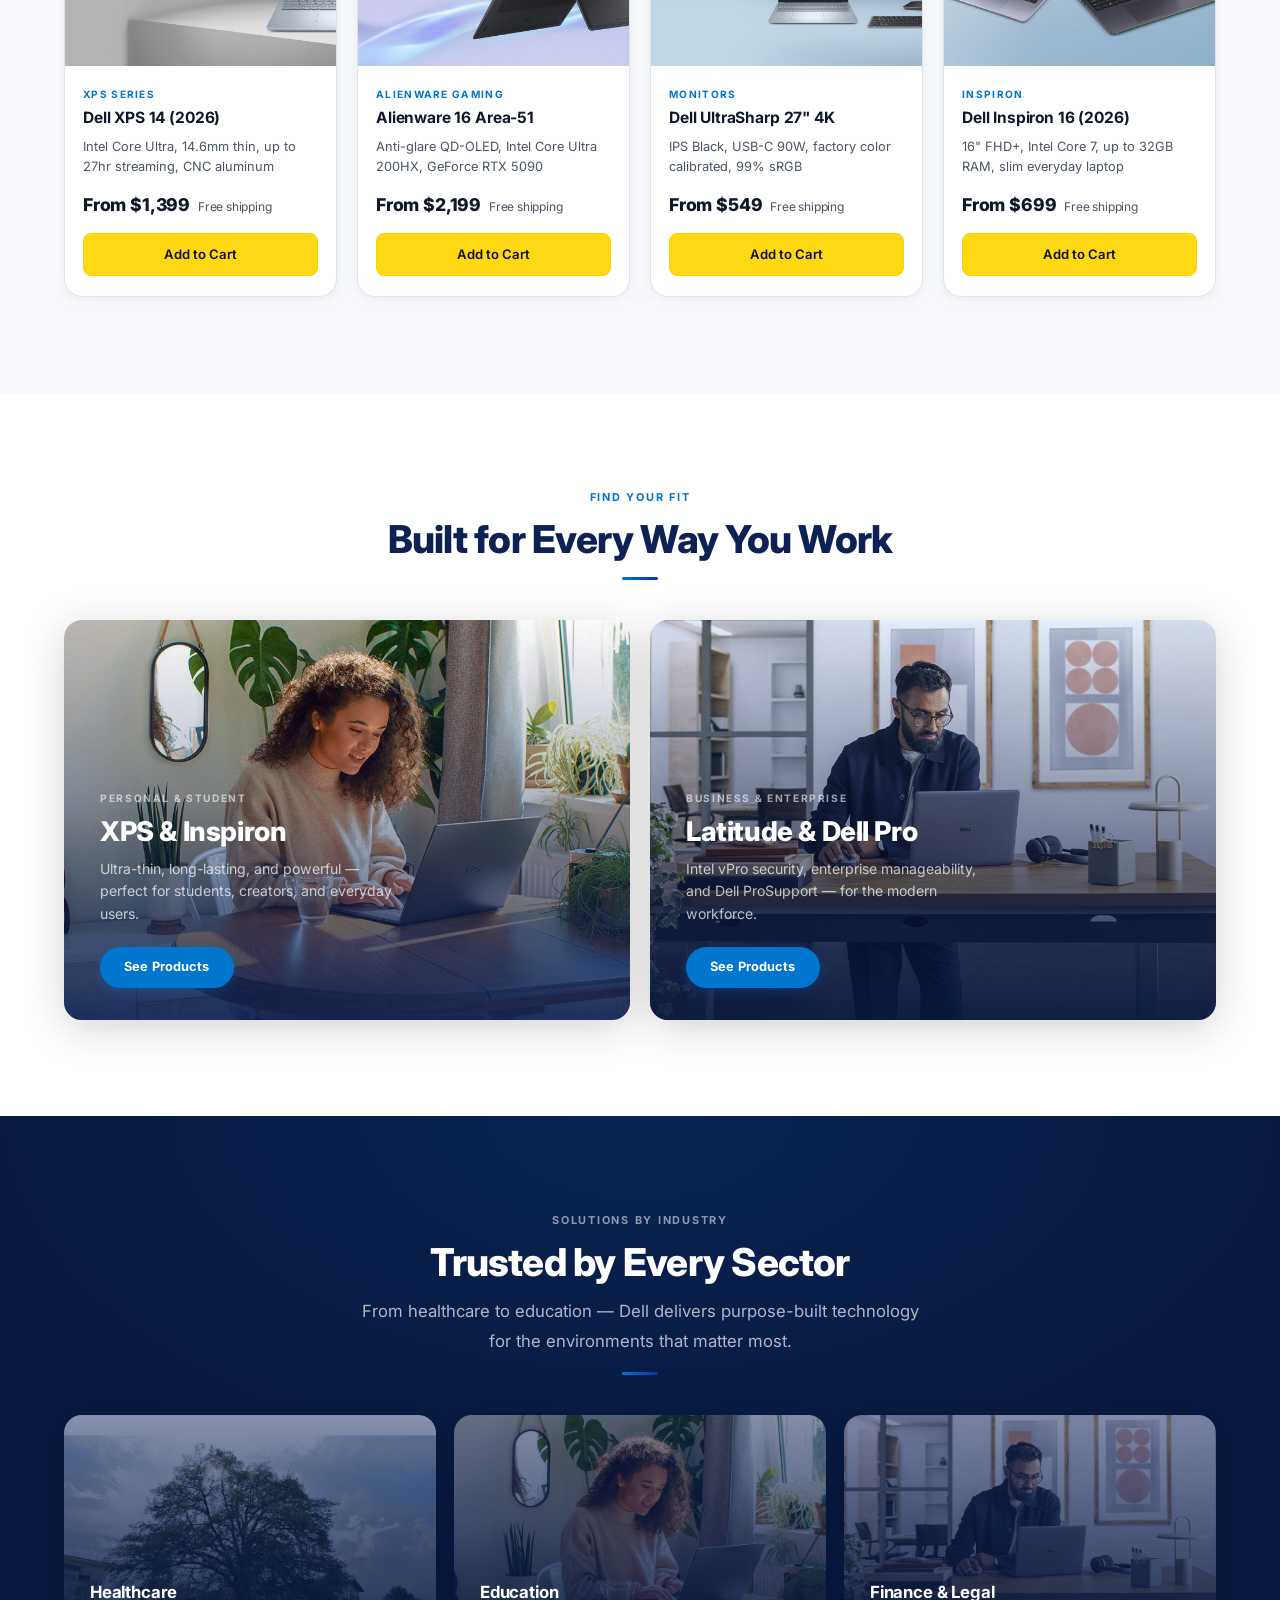
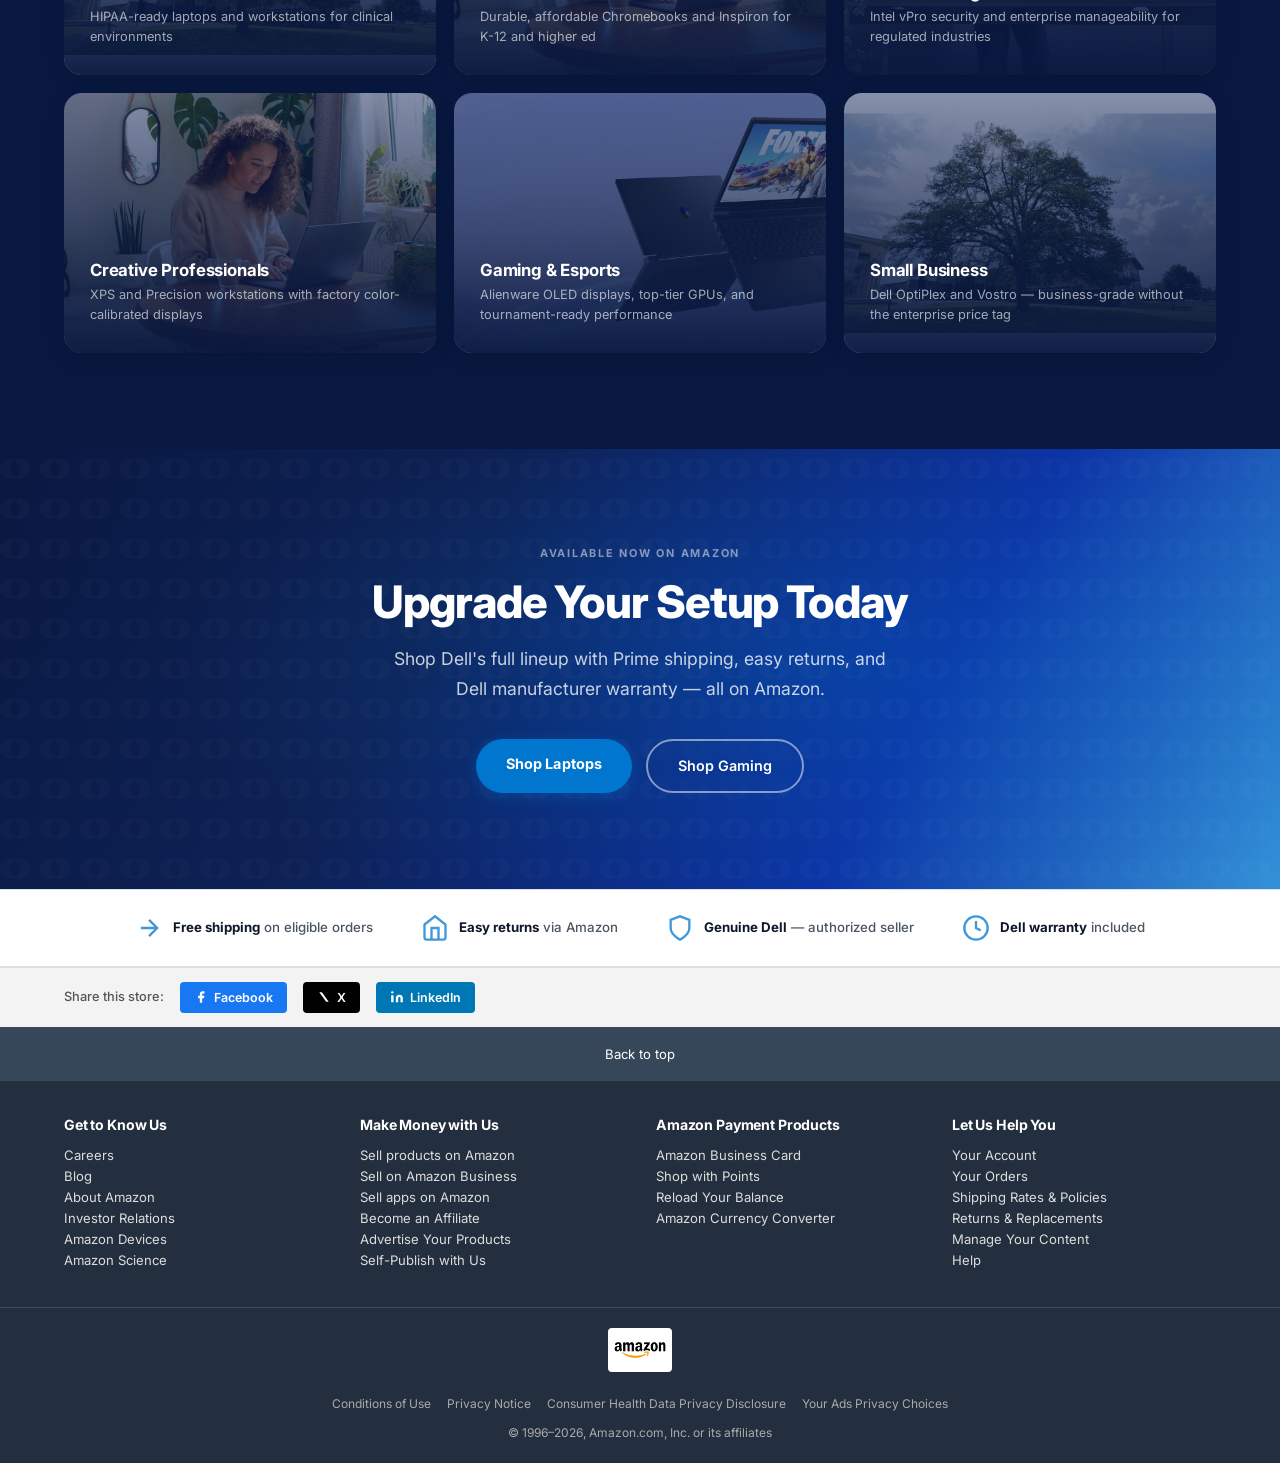
==== commit e3f16301: "design elevation: typography, animations, depth, premium polish - Typography system: proper display/" ====
--- a/index.html
+++ b/index.html
@@ -23,13 +23,13 @@
 </nav>
 
 <!-- ═══ HERO — Static image hero ═══ -->
-<div class="hero-video-wrap" style="min-height:640px;">
-  <img class="hero-video" src="images/dell/hero-xps-copilot.jpg" alt="Dell XPS 2026" style="opacity:0.5; object-fit:cover;">
+<div class="hero-video-wrap" style="min-height:660px;">
+  <img class="hero-video" src="images/dell/hero-xps-copilot.jpg" alt="Dell XPS 2026" style="opacity:0.45; object-fit:cover;">
   <div class="hero-overlay"></div>
   <div class="hero-content">
     <span class="hero-eyebrow">Dell Brand Store on Amazon</span>
     <h1 class="hero-title">This is<br><span>XPS Now.</span></h1>
-    <p class="hero-sub">Dell's most iconic laptop is back — reimagined in CNC-machined aluminum, 14.6mm thin, with up to 40 hours of battery life.</p>
+    <p class="hero-sub">Dell's most iconic laptop — reimagined in CNC-machined aluminum, 14.6mm thin, with up to 40 hours of battery life and on-device AI.</p>
     <div class="hero-ctas">
       <a href="laptops.html" class="btn-brand">Shop Laptops</a>
       <a href="gaming.html" class="btn-outline">Explore Alienware</a>
@@ -42,7 +42,7 @@
   <div class="feature-strip-inner">
     <div class="feature-item">
       <div class="feature-icon">
-        <svg viewBox="0 0 24 24"><rect x="2" y="3" width="20" height="14" rx="2"/><path d="M8 21h8M12 17v4"/></svg>
+        <svg viewBox="0 0 24 24" fill="none" stroke-linecap="round" stroke-linejoin="round"><rect x="2" y="3" width="20" height="14" rx="2.5"/><path d="M8 21h8M12 17v4"/></svg>
       </div>
       <div class="feature-text">
         <h4>Ultra-thin &amp; Light</h4>
@@ -51,7 +51,7 @@
     </div>
     <div class="feature-item">
       <div class="feature-icon">
-        <svg viewBox="0 0 24 24"><path d="M5 12.55a11 11 0 0 1 14.08 0M1.42 9a16 16 0 0 1 21.16 0M8.53 16.11a6 6 0 0 1 6.95 0M12 20h.01"/></svg>
+        <svg viewBox="0 0 24 24" fill="none" stroke-linecap="round" stroke-linejoin="round"><path d="M13 2L3 14h9l-1 8 10-12h-9l1-8z"/></svg>
       </div>
       <div class="feature-text">
         <h4>AI-Powered Performance</h4>
@@ -60,7 +60,7 @@
     </div>
     <div class="feature-item">
       <div class="feature-icon">
-        <svg viewBox="0 0 24 24"><path d="M18 20V10M12 20V4M6 20v-6"/></svg>
+        <svg viewBox="0 0 24 24" fill="none" stroke-linecap="round" stroke-linejoin="round"><path d="M18 20V10M12 20V4M6 20v-6"/></svg>
       </div>
       <div class="feature-text">
         <h4>Up to 40 Hours Battery</h4>
@@ -152,19 +152,19 @@
   <div class="stats-inner">
     <div class="stat-item">
       <span class="stat-num">40hr</span>
-      <span class="stat-label">Battery life on XPS 16</span>
+      <span class="stat-label">Battery life on<br>XPS 16</span>
     </div>
     <div class="stat-item">
       <span class="stat-num">14.6mm</span>
-      <span class="stat-label">XPS 14 thickness</span>
+      <span class="stat-label">XPS 14 thickness —<br>thinnest ever</span>
     </div>
     <div class="stat-item">
       <span class="stat-num">42yr</span>
-      <span class="stat-label">Dell innovation legacy</span>
+      <span class="stat-label">Dell innovation<br>legacy</span>
     </div>
     <div class="stat-item">
       <span class="stat-num">OLED</span>
-      <span class="stat-label">Anti-glare Alienware display</span>
+      <span class="stat-label">Anti-glare Alienware<br>display tech</span>
     </div>
   </div>
 </div>
@@ -327,11 +327,12 @@
 
 <!-- ═══ CTA BANNER ═══ -->
 <div class="cta-banner">
+  <span style="display:block;font-size:0.68rem;font-weight:700;letter-spacing:0.16em;text-transform:uppercase;color:rgba(255,255,255,0.5);margin-bottom:16px;">Available Now on Amazon</span>
   <h2>Upgrade Your Setup Today</h2>
-  <p>Shop Dell's full lineup on Amazon with Prime shipping, easy returns, and Dell manufacturer warranty.</p>
+  <p>Shop Dell's full lineup with Prime shipping, easy returns, and Dell manufacturer warranty — all on Amazon.</p>
   <div class="cta-banner-btns">
     <a href="laptops.html" class="btn-brand">Shop Laptops</a>
-    <a href="gaming.html" class="btn-brand" style="background:rgba(255,255,255,0.15);border:1px solid rgba(255,255,255,0.3);">Shop Gaming</a>
+    <a href="gaming.html" class="btn-outline">Shop Gaming</a>
   </div>
 </div>
 
--- a/styles.css
+++ b/styles.css
@@ -1,6 +1,6 @@
 /* ============================================================
-   Dell Amazon Brand Store — Stylesheet
-   Brand: #0076CE (blue), #0d2155 (dark navy), #0672cb (mid)
+   Dell Amazon Brand Store — Stylesheet v2 (Design Elevation)
+   Brand: #0076CE (blue), #0d2155 (dark navy), #0c32a4 (mid)
    ============================================================ */
 
 @import url('https://fonts.googleapis.com/css2?family=Inter:ital,wght@0,300;0,400;0,500;0,600;0,700;0,800;0,900;1,400&display=swap');
@@ -8,26 +8,28 @@
 /* 1. CSS Variables
    ============================================================ */
 :root {
-  --primary:       #0076CE;
-  --primary-dark:  #005CA5;
-  --primary-deep:  #0d2155;
-  --primary-mid:   #0672cb;
-  --brand-blue:    #0076CE;
-  --brand-dark:    #0d2155;
-  --brand-mid:     #0c32a4;
-  --brand-glow:    rgba(0,118,206,0.35);
-  --brand-light:   #E8F1FB;
-  --gray:          #6b7280;
-  --light-gray:    #f5f7fa;
-  --light-bg:      #f5f7fa;
-  --lighter-bg:    #edf2f8;
-  --border:        #dde3ec;
-  --white:         #ffffff;
-  --text:          #0f172a;
-  --text-muted:    #4b5563;
-  --card-shadow:   0 2px 16px rgba(0,0,0,0.07);
-  --card-hover:    0 12px 40px rgba(0,118,206,0.22);
-  --transition:    0.25s ease;
+  --primary:        #0076CE;
+  --primary-dark:   #005CA5;
+  --primary-deep:   #0d2155;
+  --primary-mid:    #0c32a4;
+  --brand-blue:     #0076CE;
+  --brand-dark:     #091840;
+  --brand-dark-tint:#0d2155;
+  --brand-mid:      #0c32a4;
+  --brand-glow:     rgba(0,118,206,0.4);
+  --brand-glow-lg:  rgba(0,118,206,0.2);
+  --brand-light:    #E8F1FB;
+  --gray:           #6b7280;
+  --light-gray:     #f7f9fc;
+  --light-bg:       #f7f9fc;
+  --lighter-bg:     #eef3fa;
+  --border:         #dde3ec;
+  --white:          #ffffff;
+  --text:           #0f172a;
+  --text-muted:     #4b5563;
+  --card-shadow:    0 2px 16px rgba(0,0,0,0.07);
+  --card-hover:     0 16px 48px rgba(0,118,206,0.22);
+  --transition:     0.25s ease;
 
   /* 8-pt spacing scale */
   --space-xs:  8px;
@@ -46,53 +48,139 @@
 body {
   font-family: 'Inter', -apple-system, BlinkMacSystemFont, 'Segoe UI', Roboto, 'Helvetica Neue', Arial, sans-serif;
   color: var(--text);
-  font-size: 15px;
+  font-size: 16px;
   line-height: 1.6;
   background: var(--white);
+  -webkit-font-smoothing: antialiased;
+  -moz-osx-font-smoothing: grayscale;
 }
 img { max-width: 100%; height: auto; display: block; }
 a { color: var(--primary); text-decoration: none; }
 a:hover { text-decoration: underline; }
 ul { list-style: none; }
 
-/* 3. Typography
-   ============================================================ */
-h1, h2, h3, h4 { line-height: 1.15; font-weight: 800; letter-spacing: -0.01em; }
-h1 { font-size: clamp(2.2rem, 4vw, 3.25rem); letter-spacing: -0.02em; }
-h2 { font-size: clamp(1.6rem, 2.8vw, 2.4rem); letter-spacing: -0.015em; }
-h3 { font-size: clamp(1.1rem, 1.8vw, 1.45rem); letter-spacing: -0.01em; }
-h4 { font-size: 1.05rem; letter-spacing: 0; font-weight: 700; }
-p  { margin-bottom: 0; line-height: 1.65; }
+/* 3. Typography System
+   ============================================================ */
+h1, h2, h3, h4 { line-height: 1.1; font-weight: 800; letter-spacing: -0.02em; }
+
+/* Display: 68-80px — hero only */
+.display-title {
+  font-size: clamp(3rem, 6vw, 5rem);
+  font-weight: 900;
+  line-height: 1.0;
+  letter-spacing: -0.03em;
+}
+
+/* H1: 48-56px */
+h1 {
+  font-size: clamp(2.5rem, 4.5vw, 3.5rem);
+  letter-spacing: -0.025em;
+  line-height: 1.05;
+}
+
+/* H2: 36-42px */
+h2 {
+  font-size: clamp(1.9rem, 3vw, 2.625rem);
+  letter-spacing: -0.02em;
+  line-height: 1.1;
+}
+
+/* H3: 24-28px */
+h3 {
+  font-size: clamp(1.25rem, 2vw, 1.75rem);
+  letter-spacing: -0.015em;
+  line-height: 1.2;
+}
+
+/* H4: 17-18px */
+h4 { font-size: 1.05rem; letter-spacing: -0.01em; font-weight: 700; }
+
+/* Body */
+p { margin-bottom: 0; line-height: 1.7; font-size: 1rem; }
+
+/* Label / eyebrow */
+.label-sm {
+  font-size: 0.7rem;
+  font-weight: 700;
+  letter-spacing: 0.14em;
+  text-transform: uppercase;
+}
 
 /* 4. Layout Utilities
    ============================================================ */
 .container { max-width: 1200px; margin: 0 auto; padding: 0 24px; }
 .section { padding: var(--space-2xl) 0; }
 .section-alt { background: var(--light-gray); }
-.section-dark { background: var(--brand-dark); color: var(--white); }
+.section-dark {
+  background: var(--brand-dark);
+  color: var(--white);
+  position: relative;
+  overflow: hidden;
+}
+/* Rich depth gradient for dark sections */
+.section-dark::before {
+  content: '';
+  position: absolute;
+  inset: 0;
+  background: radial-gradient(ellipse 80% 60% at 50% 0%, rgba(0,118,206,0.12) 0%, transparent 70%);
+  pointer-events: none;
+  z-index: 0;
+}
+.section-dark > * { position: relative; z-index: 1; }
 .section-dark h2, .section-dark h3, .section-dark p { color: var(--white); }
 .section-title { text-align: center; margin-bottom: var(--space-lg); }
 .section-title .eyebrow {
-  font-size: 0.7rem;
+  font-size: 0.68rem;
   font-weight: 700;
-  letter-spacing: 0.15em;
+  letter-spacing: 0.16em;
   text-transform: uppercase;
   color: var(--primary);
-  margin-bottom: 10px;
+  margin-bottom: 12px;
   display: block;
 }
-.section-dark .section-title .eyebrow { color: rgba(255,255,255,0.6); }
-.section-title h2 { color: var(--brand-dark); margin-bottom: 12px; }
-.section-title p  { color: var(--text-muted); font-size: 1.05rem; max-width: 560px; margin: 0 auto; line-height: 1.7; }
+.section-dark .section-title .eyebrow { color: rgba(255,255,255,0.55); }
+.section-title h2 { color: var(--brand-dark-tint); margin-bottom: 14px; }
+.section-title p {
+  color: var(--text-muted);
+  font-size: 1.05rem;
+  max-width: 560px;
+  margin: 0 auto;
+  line-height: 1.75;
+}
 .section-dark .section-title h2 { color: var(--white); }
-.section-dark .section-title p  { color: rgba(255,255,255,0.72); }
-.divider { width: 40px; height: 3px; background: var(--brand-blue); border-radius: 2px; margin: 14px auto 0; }
-
-/* 5. Buttons
+.section-dark .section-title p  { color: rgba(255,255,255,0.68); }
+.divider {
+  width: 36px;
+  height: 3px;
+  background: linear-gradient(90deg, var(--brand-blue), var(--primary-mid));
+  border-radius: 2px;
+  margin: 16px auto 0;
+}
+
+/* 5. Scroll-reveal animations
+   Only active when JS has initialized — .js-ready class added to <html>
+   This prevents invisible content on slow loads or no-JS contexts
+   ============================================================ */
+.js-ready .section-fade {
+  opacity: 0;
+  transform: translateY(28px);
+  transition: opacity 0.6s cubic-bezier(0.22, 1, 0.36, 1),
+              transform 0.6s cubic-bezier(0.22, 1, 0.36, 1);
+}
+.js-ready .section-fade.visible {
+  opacity: 1;
+  transform: translateY(0);
+}
+.section-fade-delay-1 { transition-delay: 0.1s; }
+.section-fade-delay-2 { transition-delay: 0.2s; }
+.section-fade-delay-3 { transition-delay: 0.3s; }
+.section-fade-delay-4 { transition-delay: 0.4s; }
+
+/* 6. Buttons
    ============================================================ */
 .btn {
   display: inline-block;
-  padding: 11px 24px;
+  padding: 12px 26px;
   border-radius: 8px;
   font-weight: 600;
   font-size: 0.875rem;
@@ -102,53 +190,95 @@
   white-space: nowrap;
   letter-spacing: 0.01em;
 }
+
+/* Amazon yellow "Add to Cart" — keeps Amazon convention */
 .btn-primary { background: #FFD814; color: #111; border-color: #FCD200; }
-.btn-primary:hover { background: #F7CA00; border-color: #F7CA00; text-decoration: none; }
+.btn-primary:hover {
+  background: #F7CA00;
+  border-color: #F7CA00;
+  transform: scale(1.02);
+  text-decoration: none;
+}
+
+/* Primary brand CTA — pill shape, brand blue */
 .btn-brand {
   background: var(--brand-blue);
   color: var(--white);
   border-color: var(--brand-blue);
   border-radius: 999px;
-  padding: 12px 28px;
-}
-.btn-brand:hover { background: var(--primary-dark); border-color: var(--primary-dark); text-decoration: none; }
+  padding: 13px 30px;
+  font-size: 0.9rem;
+  font-weight: 700;
+  letter-spacing: 0.01em;
+  box-shadow: 0 4px 16px rgba(0,118,206,0.3);
+}
+.btn-brand:hover {
+  background: var(--primary-dark);
+  border-color: var(--primary-dark);
+  transform: translateY(-1px);
+  box-shadow: 0 6px 24px rgba(0,118,206,0.4);
+  text-decoration: none;
+}
+
+/* White outline secondary CTA */
 .btn-outline {
   background: transparent;
   color: var(--white);
-  border-color: rgba(255,255,255,0.6);
+  border: 2px solid rgba(255,255,255,0.5);
   border-radius: 999px;
-  padding: 12px 28px;
-}
-.btn-outline:hover { background: rgba(255,255,255,0.12); text-decoration: none; }
+  padding: 13px 30px;
+  font-size: 0.9rem;
+  font-weight: 600;
+  backdrop-filter: blur(4px);
+}
+.btn-outline:hover {
+  background: rgba(255,255,255,0.14);
+  border-color: rgba(255,255,255,0.75);
+  transform: translateY(-1px);
+  text-decoration: none;
+}
+
+/* Pill-blue (used in tiles/strips) */
 .btn-pill-blue {
   background: var(--brand-blue);
   color: var(--white);
   border-radius: 999px;
-  padding: 9px 22px;
+  padding: 10px 24px;
   font-size: 0.82rem;
-  font-weight: 600;
+  font-weight: 700;
   display: inline-block;
-  transition: background var(--transition);
-}
-.btn-pill-blue:hover { background: var(--primary-dark); text-decoration: none; }
-
-/* Add to Cart — Amazon yellow, 8px radius, NEVER pill */
+  letter-spacing: 0.01em;
+  transition: background var(--transition), transform var(--transition), box-shadow var(--transition);
+  box-shadow: 0 3px 12px rgba(0,118,206,0.25);
+}
+.btn-pill-blue:hover {
+  background: var(--primary-dark);
+  transform: translateY(-1px);
+  box-shadow: 0 5px 18px rgba(0,118,206,0.35);
+  text-decoration: none;
+}
+
+/* Add to Cart — Amazon yellow, 8px radius */
 .btn-cart {
   background: #FFD814;
   color: #0F1111;
   border: 1px solid #FCD200;
   border-radius: 8px;
-  padding: 8px 16px;
+  padding: 9px 16px;
   font-size: 0.82rem;
-  font-weight: 500;
+  font-weight: 600;
   cursor: pointer;
   display: inline-block;
-  transition: background var(--transition);
+  transition: background var(--transition), transform 0.15s ease;
   text-align: center;
 }
-.btn-cart:hover { background: #F7CA00; text-decoration: none; }
-
-/* 6. Amazon Header / Nav (shared with CyberPower pattern)
+.btn-cart:hover {
+  background: #F7CA00;
+  transform: scale(1.01);
+  text-decoration: none;
+}
+
+/* 7. Amazon Header / Nav
    ============================================================ */
 .amz-sticky { position: sticky; top: 0; z-index: 9000; }
 .amz-top { background: #131921; }
@@ -211,7 +341,7 @@
 .amz-nav-all-btn { font-weight: 700; }
 .amz-mobile-drawer { display: none; }
 
-/* Brand sub-nav — single bar */
+/* Brand sub-nav */
 .brand-subnav {
   background: #fff;
   border-bottom: 1px solid var(--border);
@@ -237,7 +367,10 @@
   border-bottom: 3px solid transparent; transition: border-color 0.15s, color 0.15s;
   white-space: nowrap;
 }
-.brand-subnav-tabs a:hover, .brand-subnav-tabs a.active { color: var(--brand-blue); border-bottom-color: var(--brand-blue); }
+.brand-subnav-tabs a:hover, .brand-subnav-tabs a.active {
+  color: var(--brand-blue);
+  border-bottom-color: var(--brand-blue);
+}
 .brand-subnav-search {
   margin-left: auto; display: flex; align-items: center;
   border: 1px solid var(--border); border-radius: 4px; overflow: hidden; flex-shrink: 0;
@@ -277,297 +410,684 @@
 .breadcrumb-inner a { color: var(--primary); }
 .breadcrumb-inner span { color: var(--gray); }
 
-/* 7. Hero Video
+/* 8. Hero — Elevated with gradient depth
    ============================================================ */
 .hero-video-wrap {
-  position: relative; width: 100%; min-height: 600px; overflow: hidden;
+  position: relative; width: 100%; min-height: 640px; overflow: hidden;
   background: var(--brand-dark);
 }
 .hero-video {
   position: absolute; top: 50%; left: 50%;
   transform: translate(-50%, -50%);
   min-width: 100%; min-height: 100%; width: auto; height: auto;
-  object-fit: cover; z-index: 0; opacity: 0.4;
-}
-.hero-video-wrap iframe.hero-video {
-  width: 100%; height: 100%; min-width: 100%; min-height: 100%;
-  object-fit: cover; border: none;
+  object-fit: cover; z-index: 0;
+  opacity: 0.42;
+  transition: opacity 1.2s ease;
 }
 .hero-overlay {
-  position: absolute; inset: 0;
-  background: linear-gradient(135deg, var(--brand-dark) 40%, rgba(0,118,206,0.3) 100%);
-  z-index: 1;
-}
-.hero-content { position: relative; z-index: 2; padding: 120px 64px; }
+  position: absolute; inset: 0; z-index: 1;
+  background: linear-gradient(
+    110deg,
+    var(--brand-dark) 0%,
+    rgba(13,33,85,0.85) 38%,
+    rgba(0,118,206,0.18) 75%,
+    transparent 100%
+  );
+}
+/* Subtle vignette bottom */
+.hero-overlay::after {
+  content: '';
+  position: absolute;
+  bottom: 0; left: 0; right: 0; height: 160px;
+  background: linear-gradient(0deg, var(--brand-dark) 0%, transparent 100%);
+}
+.hero-content {
+  position: relative; z-index: 2;
+  padding: 130px 72px 100px;
+  max-width: 760px;
+}
 .hero-eyebrow {
-  font-size: 0.7rem; font-weight: 700; letter-spacing: 0.18em;
-  text-transform: uppercase; color: rgba(255,255,255,0.65);
-  margin-bottom: 16px; display: block;
-}
-.hero-title { font-size: clamp(2.4rem, 5vw, 3.8rem); font-weight: 900; color: #fff; line-height: 1.08; letter-spacing: -0.025em; margin-bottom: 18px; max-width: 700px; }
+  font-size: 0.68rem;
+  font-weight: 700;
+  letter-spacing: 0.18em;
+  text-transform: uppercase;
+  color: rgba(255,255,255,0.55);
+  margin-bottom: 20px;
+  display: block;
+}
+.hero-title {
+  font-size: clamp(2.8rem, 5.5vw, 4.5rem);
+  font-weight: 900;
+  color: #fff;
+  line-height: 1.02;
+  letter-spacing: -0.03em;
+  margin-bottom: 22px;
+  max-width: 680px;
+}
 .hero-title span { color: var(--brand-blue); }
-.hero-sub { font-size: clamp(1rem, 1.5vw, 1.2rem); color: rgba(255,255,255,0.82); max-width: 520px; margin-bottom: 36px; line-height: 1.65; font-weight: 400; }
+.hero-sub {
+  font-size: clamp(1rem, 1.5vw, 1.15rem);
+  color: rgba(255,255,255,0.78);
+  max-width: 500px;
+  margin-bottom: 40px;
+  line-height: 1.7;
+  font-weight: 400;
+}
 .hero-ctas { display: flex; gap: 14px; flex-wrap: wrap; }
 
-/* Feature icon strip */
-.feature-strip { background: var(--brand-dark); padding: 28px 0; border-top: 1px solid rgba(255,255,255,0.1); }
+/* 9. Feature Strip — Premium icon treatment
+   ============================================================ */
+.feature-strip {
+  background: var(--brand-dark);
+  padding: 0;
+  border-top: 1px solid rgba(255,255,255,0.07);
+  position: relative;
+  overflow: hidden;
+}
+.feature-strip::before {
+  content: '';
+  position: absolute;
+  inset: 0;
+  background: radial-gradient(ellipse 100% 150% at 50% 100%, rgba(0,118,206,0.1) 0%, transparent 70%);
+  pointer-events: none;
+}
 .feature-strip-inner {
   max-width: 1200px; margin: 0 auto; padding: 0 24px;
-  display: grid; grid-template-columns: repeat(3, 1fr); gap: 24px;
-}
-.feature-item { display: flex; align-items: center; gap: 14px; }
+  display: grid; grid-template-columns: repeat(3, 1fr);
+  position: relative; z-index: 1;
+}
+.feature-item {
+  display: flex;
+  align-items: center;
+  gap: 18px;
+  padding: 32px 28px;
+  border-right: 1px solid rgba(255,255,255,0.07);
+  transition: background 0.2s ease;
+}
+.feature-item:last-child { border-right: none; }
+.feature-item:hover { background: rgba(255,255,255,0.03); }
+
+/* Premium icon: circular, gradient border glow */
 .feature-icon {
-  width: 44px; height: 44px; border-radius: 8px;
-  background: rgba(0,118,206,0.25); display: flex; align-items: center; justify-content: center;
+  width: 52px; height: 52px;
+  border-radius: 14px;
+  background: linear-gradient(135deg, rgba(0,118,206,0.3), rgba(12,50,164,0.2));
+  border: 1px solid rgba(0,118,206,0.35);
+  display: flex; align-items: center; justify-content: center;
   flex-shrink: 0;
-}
-.feature-icon svg { width: 22px; height: 22px; stroke: var(--brand-blue); fill: none; stroke-width: 2; }
-.feature-text h4 { color: #fff; font-size: 0.9rem; font-weight: 700; margin-bottom: 2px; }
-.feature-text p { color: rgba(255,255,255,0.58); font-size: 0.78rem; line-height: 1.45; }
-
-/* 8. Split Tiles
-   ============================================================ */
-.split-grid { display: grid; grid-template-columns: 1fr 1fr; gap: 24px; }
+  box-shadow: 0 0 16px rgba(0,118,206,0.15), inset 0 1px 0 rgba(255,255,255,0.08);
+}
+.feature-icon svg {
+  width: 24px; height: 24px;
+  stroke: #59aaff;
+  fill: none;
+  stroke-width: 1.75;
+  stroke-linecap: round;
+  stroke-linejoin: round;
+}
+.feature-text h4 {
+  color: #fff;
+  font-size: 0.92rem;
+  font-weight: 700;
+  margin-bottom: 4px;
+  letter-spacing: -0.01em;
+}
+.feature-text p { color: rgba(255,255,255,0.52); font-size: 0.8rem; line-height: 1.5; }
+
+/* 10. Split Tiles — Depth with subtle overflow
+   ============================================================ */
+.split-grid { display: grid; grid-template-columns: 1fr 1fr; gap: 20px; }
 .split-tile {
-  position: relative; border-radius: 16px; overflow: hidden;
-  min-height: 380px; display: flex; align-items: flex-end;
+  position: relative; border-radius: 18px; overflow: hidden;
+  min-height: 400px; display: flex; align-items: flex-end;
+  box-shadow: 0 8px 40px rgba(0,0,0,0.18);
+  transition: transform 0.3s cubic-bezier(0.22, 1, 0.36, 1),
+              box-shadow 0.3s ease;
+}
+.split-tile:hover {
+  transform: translateY(-3px);
+  box-shadow: 0 20px 60px rgba(0,0,0,0.28);
 }
 .split-tile-img {
-  position: absolute; inset: 0; width: 100%; height: 100%; object-fit: cover; z-index: 0;
-}
+  position: absolute; inset: 0; width: 100%; height: 100%;
+  object-fit: cover; z-index: 0;
+  transition: transform 0.6s cubic-bezier(0.22, 1, 0.36, 1);
+}
+.split-tile:hover .split-tile-img { transform: scale(1.03); }
 .split-tile-overlay {
   position: absolute; inset: 0; z-index: 1;
-  background: linear-gradient(0deg, rgba(13,33,85,0.88) 0%, rgba(13,33,85,0.3) 55%, transparent 100%);
+  background: linear-gradient(
+    0deg,
+    rgba(9,24,64,0.92) 0%,
+    rgba(9,24,64,0.5) 45%,
+    rgba(0,118,206,0.08) 100%
+  );
 }
 .split-tile.light-tile .split-tile-overlay {
-  background: linear-gradient(0deg, rgba(232,241,251,0.95) 0%, rgba(232,241,251,0.6) 60%, transparent 100%);
-}
-.split-tile-content { position: relative; z-index: 2; padding: 28px 32px; width: 100%; }
+  background: linear-gradient(0deg, rgba(232,241,251,0.96) 0%, rgba(232,241,251,0.65) 55%, transparent 100%);
+}
+.split-tile-content {
+  position: relative; z-index: 2;
+  padding: 32px 36px; width: 100%;
+}
 .split-tile .eyebrow {
-  font-size: 0.65rem; font-weight: 700; letter-spacing: 0.15em;
-  text-transform: uppercase; color: rgba(255,255,255,0.65);
-  margin-bottom: 8px; display: block;
+  font-size: 0.64rem; font-weight: 700; letter-spacing: 0.16em;
+  text-transform: uppercase; color: rgba(255,255,255,0.6);
+  margin-bottom: 10px; display: block;
 }
 .split-tile.light-tile .eyebrow { color: var(--brand-blue); }
-.split-tile h3 { color: #fff; font-size: clamp(1.2rem, 2vw, 1.55rem); font-weight: 800; margin-bottom: 8px; }
-.split-tile.light-tile h3 { color: var(--brand-dark); }
-.split-tile p { color: rgba(255,255,255,0.75); font-size: 0.88rem; margin-bottom: 18px; max-width: 280px; }
+.split-tile h3 {
+  color: #fff;
+  font-size: clamp(1.3rem, 2.2vw, 1.7rem);
+  font-weight: 800;
+  margin-bottom: 10px;
+  line-height: 1.15;
+}
+.split-tile.light-tile h3 { color: var(--brand-dark-tint); }
+.split-tile p {
+  color: rgba(255,255,255,0.72);
+  font-size: 0.88rem;
+  margin-bottom: 22px;
+  max-width: 300px;
+  line-height: 1.6;
+}
 .split-tile.light-tile p { color: var(--text-muted); }
 .split-tile-pill {
   display: inline-block;
-  background: var(--brand-blue); color: #fff;
-  border-radius: 999px; padding: 9px 22px;
-  font-size: 0.8rem; font-weight: 600;
-  transition: background var(--transition);
-}
-.split-tile-pill:hover { background: var(--primary-dark); text-decoration: none; }
+  background: var(--brand-blue);
+  color: #fff;
+  border-radius: 999px;
+  padding: 10px 24px;
+  font-size: 0.8rem;
+  font-weight: 700;
+  letter-spacing: 0.01em;
+  transition: background var(--transition), transform var(--transition), box-shadow var(--transition);
+  box-shadow: 0 3px 12px rgba(0,118,206,0.3);
+}
+.split-tile-pill:hover {
+  background: var(--primary-dark);
+  transform: translateY(-1px);
+  box-shadow: 0 5px 18px rgba(0,118,206,0.4);
+  text-decoration: none;
+}
 .split-tile.light-tile .split-tile-pill { background: var(--brand-blue); color: #fff; }
 
-/* 9. Category Grid (4-col)
+/* 11. Category Grid
    ============================================================ */
 .cat-grid { display: grid; grid-template-columns: repeat(4, 1fr); gap: 16px; }
 .cat-tile {
-  background: var(--brand-dark); border-radius: 16px; overflow: hidden;
+  background: var(--brand-dark-tint);
+  border-radius: 18px; overflow: hidden;
   display: flex; flex-direction: column; align-items: center;
-  padding: 28px 16px 20px; text-decoration: none; cursor: pointer;
-  transition: transform 0.25s ease, box-shadow 0.25s ease;
+  padding: 28px 16px 22px; text-decoration: none; cursor: pointer;
+  transition: transform 0.25s cubic-bezier(0.22, 1, 0.36, 1),
+              box-shadow 0.25s ease;
   position: relative;
-}
-.cat-tile:hover { transform: scale(1.02); box-shadow: 0 12px 32px rgba(0,118,206,0.28); text-decoration: none; }
-.cat-tile-img { width: 100%; aspect-ratio: 4/3; object-fit: cover; border-radius: 8px; margin-bottom: 16px; }
+  border: 1px solid rgba(255,255,255,0.05);
+  box-shadow: 0 4px 20px rgba(0,0,0,0.15);
+}
+.cat-tile::before {
+  content: '';
+  position: absolute;
+  inset: 0;
+  background: radial-gradient(ellipse 80% 50% at 50% 0%, rgba(0,118,206,0.18) 0%, transparent 70%);
+  border-radius: inherit;
+  opacity: 0;
+  transition: opacity 0.25s ease;
+}
+.cat-tile:hover::before { opacity: 1; }
+.cat-tile:hover {
+  transform: scale(1.03) translateY(-2px);
+  box-shadow: 0 16px 40px rgba(0,118,206,0.3);
+  text-decoration: none;
+}
+.cat-tile-img {
+  width: 100%; aspect-ratio: 4/3;
+  object-fit: cover; border-radius: 10px;
+  margin-bottom: 18px;
+  box-shadow: 0 4px 16px rgba(0,0,0,0.25);
+}
 .cat-tile-img-placeholder {
-  width: 100%; aspect-ratio: 4/3; border-radius: 8px; margin-bottom: 16px;
+  width: 100%; aspect-ratio: 4/3; border-radius: 10px; margin-bottom: 18px;
   background: linear-gradient(135deg, rgba(0,118,206,0.2), rgba(6,50,164,0.3));
   display: flex; align-items: center; justify-content: center;
 }
 .cat-tile-img-placeholder svg { width: 56px; height: 56px; stroke: rgba(0,118,206,0.7); fill: none; stroke-width: 1.5; }
 .cat-label {
-  background: var(--brand-blue); color: #fff;
-  border-radius: 999px; padding: 6px 18px;
-  font-size: 0.78rem; font-weight: 600; text-align: center;
-  display: inline-block; transition: background var(--transition);
-}
-.cat-tile:hover .cat-label { background: var(--primary-dark); }
-
-/* 10. Product Cards
-    ============================================================ */
+  background: var(--brand-blue);
+  color: #fff;
+  border-radius: 999px;
+  padding: 7px 20px;
+  font-size: 0.75rem;
+  font-weight: 700;
+  text-align: center;
+  display: inline-block;
+  letter-spacing: 0.03em;
+  transition: background var(--transition), box-shadow var(--transition);
+  box-shadow: 0 2px 10px rgba(0,118,206,0.3);
+}
+.cat-tile:hover .cat-label {
+  background: var(--primary-dark);
+  box-shadow: 0 4px 14px rgba(0,118,206,0.45);
+}
+
+/* 12. Product Cards — Premium depth
+   ============================================================ */
 .product-grid { display: grid; grid-template-columns: repeat(4, 1fr); gap: 20px; }
 .product-grid-3 { grid-template-columns: repeat(3, 1fr); }
 .hk-card {
-  background: var(--white); border-radius: 16px;
-  border: 1px solid var(--border); overflow: hidden;
-  transition: box-shadow 0.25s ease, transform 0.25s ease;
+  background: var(--white);
+  border-radius: 18px;
+  border: 1px solid var(--border);
+  overflow: hidden;
+  transition: box-shadow 0.3s cubic-bezier(0.22, 1, 0.36, 1),
+              transform 0.3s cubic-bezier(0.22, 1, 0.36, 1),
+              border-color 0.25s ease;
   display: flex; flex-direction: column;
-}
-.hk-card:hover { box-shadow: var(--card-hover); transform: translateY(-3px); }
+  box-shadow: 0 2px 12px rgba(0,0,0,0.06);
+}
+.hk-card:hover {
+  box-shadow: 0 16px 48px rgba(0,118,206,0.18);
+  transform: translateY(-5px);
+  border-color: rgba(0,118,206,0.2);
+}
 .hk-card-img {
   position: relative; overflow: hidden;
-  width: 100%; aspect-ratio: 4/3;
+  width: 100%; height: 220px;
 }
 .hk-card-img img {
   position: absolute; inset: 0; width: 100%; height: 100%;
   object-fit: cover; display: block;
-}
+  transition: transform 0.5s cubic-bezier(0.22, 1, 0.36, 1);
+}
+.hk-card:hover .hk-card-img img { transform: scale(1.05); }
 .hk-card-img-placeholder {
   position: absolute; inset: 0; display: flex; align-items: center; justify-content: center;
   background: var(--light-gray);
 }
-.hk-card-img-placeholder svg { width: 64px; height: 64px; stroke: #bbb; fill: none; stroke-width: 1.5; }
-.hk-card-body { padding: 18px 16px; display: flex; flex-direction: column; flex: 1; }
-.hk-card-eyebrow { font-size: 0.65rem; font-weight: 700; letter-spacing: 0.12em; text-transform: uppercase; color: var(--brand-blue); margin-bottom: 4px; }
-.hk-card-title { font-size: 0.95rem; font-weight: 700; color: var(--text); margin-bottom: 6px; line-height: 1.3; }
-.hk-card-sub { font-size: 0.8rem; color: var(--text-muted); margin-bottom: 12px; line-height: 1.5; flex: 1; }
-.hk-card-price { font-size: 1.1rem; font-weight: 800; color: var(--text); margin-bottom: 12px; }
-.hk-card-price span { font-size: 0.78rem; font-weight: 400; color: var(--text-muted); }
+.hk-card-img-placeholder svg { width: 56px; height: 56px; stroke: #bbb; fill: none; stroke-width: 1.5; }
+.hk-card-body { padding: 20px 18px; display: flex; flex-direction: column; flex: 1; }
+.hk-card-eyebrow {
+  font-size: 0.63rem; font-weight: 700; letter-spacing: 0.13em;
+  text-transform: uppercase; color: var(--brand-blue);
+  margin-bottom: 6px; display: block;
+}
+.hk-card-title {
+  font-size: 0.97rem; font-weight: 700; color: var(--text);
+  margin-bottom: 8px; line-height: 1.35;
+  letter-spacing: -0.01em;
+}
+.hk-card-sub {
+  font-size: 0.8rem; color: var(--text-muted);
+  margin-bottom: 14px; line-height: 1.55; flex: 1;
+  display: -webkit-box;
+  -webkit-line-clamp: 2;
+  -webkit-box-orient: vertical;
+  overflow: hidden;
+}
+.hk-card-price {
+  font-size: 1.1rem; font-weight: 800; color: var(--text);
+  margin-bottom: 14px; letter-spacing: -0.01em;
+}
+.hk-card-price span { font-size: 0.75rem; font-weight: 400; color: var(--text-muted); margin-left: 4px; }
 .hk-card-buy {
   background: #FFD814; color: #0F1111; border: 1px solid #FCD200;
-  border-radius: 8px; padding: 9px 0; font-size: 0.82rem; font-weight: 500;
+  border-radius: 8px; padding: 10px 0; font-size: 0.82rem; font-weight: 600;
   text-align: center; display: block; cursor: pointer; width: 100%;
-  transition: background var(--transition);
-}
-.hk-card-buy:hover { background: #F7CA00; text-decoration: none; }
-
-/* Dark product card variant */
+  transition: background var(--transition), transform 0.15s ease;
+}
+.hk-card-buy:hover {
+  background: #F7CA00;
+  transform: scale(1.01);
+  text-decoration: none;
+}
+
+/* Dark card variant */
 .hk-card-dark {
-  background: var(--brand-dark); border-color: rgba(255,255,255,0.08);
+  background: rgba(255,255,255,0.04);
+  border-color: rgba(255,255,255,0.08);
+  box-shadow: 0 2px 16px rgba(0,0,0,0.2);
+}
+.hk-card-dark:hover {
+  background: rgba(255,255,255,0.07);
+  border-color: rgba(0,118,206,0.4);
+  box-shadow: 0 0 0 1px rgba(0,118,206,0.35), 0 20px 48px rgba(0,118,206,0.2);
 }
 .hk-card-dark .hk-card-title { color: #fff; }
-.hk-card-dark .hk-card-sub { color: rgba(255,255,255,0.6); }
+.hk-card-dark .hk-card-sub { color: rgba(255,255,255,0.58); }
 .hk-card-dark .hk-card-price { color: #fff; }
-.hk-card-dark .hk-card-img-placeholder { background: rgba(0,118,206,0.15); }
-.hk-card-dark .hk-card-img-placeholder svg { stroke: var(--brand-blue); }
-
-/* Product card glow on dark bg */
-.dark-section-wrap .hk-card:hover { box-shadow: 0 0 0 1px rgba(0,118,206,0.4), 0 16px 40px rgba(0,118,206,0.25); }
-
-/* 11. Industry Tiles
-    ============================================================ */
-.industry-grid { display: grid; grid-template-columns: repeat(3, 1fr); gap: 20px; }
+.hk-card-dark .hk-card-img-placeholder { background: rgba(0,118,206,0.12); }
+.hk-card-dark .hk-card-img-placeholder svg { stroke: #59aaff; }
+
+/* Brand-color glow on image hover in dark context */
+.dark-section-wrap .hk-card .hk-card-img::after {
+  content: '';
+  position: absolute;
+  inset: 0;
+  background: radial-gradient(ellipse 70% 60% at 50% 100%, rgba(0,118,206,0.2) 0%, transparent 70%);
+  pointer-events: none;
+  opacity: 0;
+  transition: opacity 0.3s ease;
+  z-index: 1;
+}
+.dark-section-wrap .hk-card:hover .hk-card-img::after { opacity: 1; }
+
+/* 13. Industry Tiles
+   ============================================================ */
+.industry-grid { display: grid; grid-template-columns: repeat(3, 1fr); gap: 18px; }
 .industry-tile {
-  background: var(--brand-dark); border-radius: 16px; overflow: hidden;
-  position: relative; min-height: 240px; display: flex; align-items: flex-end;
-  text-decoration: none; transition: transform 0.25s ease;
-}
-.industry-tile:hover { transform: scale(1.02); text-decoration: none; }
-.industry-tile-img { position: absolute; inset: 0; width: 100%; height: 100%; object-fit: cover; z-index: 0; opacity: 0.55; }
+  background: var(--brand-dark-tint);
+  border-radius: 18px; overflow: hidden;
+  position: relative; min-height: 260px; display: flex; align-items: flex-end;
+  text-decoration: none;
+  transition: transform 0.3s cubic-bezier(0.22, 1, 0.36, 1),
+              box-shadow 0.3s ease;
+  box-shadow: 0 4px 20px rgba(0,0,0,0.15);
+}
+.industry-tile:hover {
+  transform: scale(1.025) translateY(-2px);
+  box-shadow: 0 16px 48px rgba(0,0,0,0.35);
+  text-decoration: none;
+}
+.industry-tile-img {
+  position: absolute; inset: 0; width: 100%; height: 100%;
+  object-fit: cover; z-index: 0; opacity: 0.5;
+  transition: opacity 0.3s ease, transform 0.5s cubic-bezier(0.22, 1, 0.36, 1);
+}
+.industry-tile:hover .industry-tile-img { opacity: 0.62; transform: scale(1.04); }
 .industry-tile-overlay {
   position: absolute; inset: 0; z-index: 1;
-  background: linear-gradient(0deg, rgba(13,33,85,0.9) 0%, transparent 70%);
-}
-.industry-tile-content { position: relative; z-index: 2; padding: 24px; }
-.industry-tile-content h4 { color: #fff; font-size: 1.05rem; font-weight: 700; margin-bottom: 6px; }
-.industry-tile-content p { color: rgba(255,255,255,0.65); font-size: 0.8rem; }
-
-/* 12. Stats / Proof Bar
-    ============================================================ */
-.stats-bar { background: var(--lighter-bg); padding: 40px 0; }
-.stats-inner { max-width: 1200px; margin: 0 auto; padding: 0 24px; display: grid; grid-template-columns: repeat(4, 1fr); gap: 24px; }
-.stat-item { text-align: center; }
-.stat-num { font-size: 2.2rem; font-weight: 900; color: var(--brand-blue); letter-spacing: -0.03em; display: block; line-height: 1; margin-bottom: 6px; }
-.stat-label { font-size: 0.82rem; color: var(--text-muted); font-weight: 500; }
-
-/* 13. CTA Banner
-    ============================================================ */
+  background: linear-gradient(
+    0deg,
+    rgba(9,24,64,0.94) 0%,
+    rgba(9,24,64,0.45) 50%,
+    transparent 100%
+  );
+}
+.industry-tile-content { position: relative; z-index: 2; padding: 28px 26px; }
+.industry-tile-content h4 {
+  color: #fff; font-size: 1.05rem; font-weight: 700;
+  margin-bottom: 6px; letter-spacing: -0.01em;
+}
+.industry-tile-content p { color: rgba(255,255,255,0.62); font-size: 0.8rem; line-height: 1.55; }
+
+/* 14. Stats / Proof Bar — Premium treatment
+   ============================================================ */
+.stats-bar {
+  background: linear-gradient(135deg, #eef3fa 0%, #f7f9fc 50%, #eef3fa 100%);
+  padding: 56px 0;
+  border-top: 1px solid var(--border);
+  border-bottom: 1px solid var(--border);
+  position: relative;
+  overflow: hidden;
+}
+.stats-bar::before {
+  content: '';
+  position: absolute;
+  top: 50%; left: 50%;
+  transform: translate(-50%, -50%);
+  width: 600px; height: 300px;
+  background: radial-gradient(ellipse, rgba(0,118,206,0.06) 0%, transparent 70%);
+  pointer-events: none;
+}
+.stats-inner {
+  max-width: 1200px; margin: 0 auto; padding: 0 24px;
+  display: grid; grid-template-columns: repeat(4, 1fr); gap: 0;
+  position: relative; z-index: 1;
+}
+.stat-item {
+  text-align: center;
+  padding: 0 24px;
+  border-right: 1px solid var(--border);
+}
+.stat-item:last-child { border-right: none; }
+.stat-num {
+  font-size: clamp(2.2rem, 3.5vw, 3rem);
+  font-weight: 900;
+  color: var(--brand-blue);
+  letter-spacing: -0.04em;
+  display: block;
+  line-height: 1;
+  margin-bottom: 10px;
+  background: linear-gradient(135deg, var(--brand-blue), var(--primary-mid));
+  -webkit-background-clip: text;
+  -webkit-text-fill-color: transparent;
+  background-clip: text;
+}
+.stat-label {
+  font-size: 0.82rem;
+  color: var(--text-muted);
+  font-weight: 500;
+  line-height: 1.4;
+  max-width: 140px;
+  margin: 0 auto;
+}
+
+/* 15. CTA Banner — Impactful, layered depth
+   ============================================================ */
 .cta-banner {
-  background: linear-gradient(135deg, var(--brand-dark) 0%, var(--brand-mid) 100%);
-  padding: 80px 24px; text-align: center;
-}
-.cta-banner h2 { color: #fff; font-size: clamp(1.8rem, 3vw, 2.6rem); margin-bottom: 14px; }
-.cta-banner p { color: rgba(255,255,255,0.75); font-size: 1.05rem; margin-bottom: 32px; max-width: 500px; margin-left: auto; margin-right: auto; }
+  background: linear-gradient(
+    120deg,
+    var(--brand-dark) 0%,
+    var(--brand-dark-tint) 35%,
+    var(--brand-mid) 70%,
+    rgba(0,118,206,0.8) 100%
+  );
+  padding: 96px 24px;
+  text-align: center;
+  position: relative;
+  overflow: hidden;
+}
+.cta-banner::before {
+  content: '';
+  position: absolute;
+  top: -50%; left: -20%;
+  width: 140%; height: 200%;
+  background: radial-gradient(ellipse 60% 50% at 60% 50%, rgba(0,118,206,0.25) 0%, transparent 60%);
+  pointer-events: none;
+}
+.cta-banner::after {
+  content: '';
+  position: absolute;
+  inset: 0;
+  background: url("data:image/svg+xml,%3Csvg width='40' height='40' viewBox='0 0 40 40' xmlns='http://www.w3.org/2000/svg'%3E%3Cg fill='none' fill-rule='evenodd'%3E%3Cg fill='%23ffffff' fill-opacity='0.02'%3E%3Cpath d='M20 20c0-5.5-4.5-10-10-10s-10 4.5-10 10 4.5 10 10 10 10-4.5 10-10zm10 0c0-5.5-4.5-10-10-10s-10 4.5-10 10 4.5 10 10 10 10-4.5 10-10z'/%3E%3C/g%3E%3C/g%3E%3C/svg%3E");
+  pointer-events: none;
+}
+.cta-banner > * { position: relative; z-index: 1; }
+.cta-banner h2 {
+  color: #fff;
+  font-size: clamp(2rem, 3.5vw, 2.875rem);
+  margin-bottom: 16px;
+  letter-spacing: -0.025em;
+}
+.cta-banner p {
+  color: rgba(255,255,255,0.78);
+  font-size: 1.1rem;
+  margin-bottom: 36px;
+  max-width: 520px;
+  margin-left: auto;
+  margin-right: auto;
+  line-height: 1.7;
+}
 .cta-banner-btns { display: flex; gap: 14px; justify-content: center; flex-wrap: wrap; }
 
-/* 14. Footer
-    ============================================================ */
-.brand-footer { background: var(--brand-dark); padding: 60px 0 40px; }
+/* 16. Footer — Premium dark
+   ============================================================ */
+.brand-footer {
+  background: linear-gradient(180deg, var(--brand-dark) 0%, #060f2a 100%);
+  padding: 72px 0 44px;
+  border-top: 1px solid rgba(255,255,255,0.06);
+}
 .brand-footer-inner { max-width: 1200px; margin: 0 auto; padding: 0 24px; }
-.brand-footer-grid { display: grid; grid-template-columns: 2fr 1fr 1fr 1fr; gap: 40px; margin-bottom: 40px; }
-.footer-brand h3 { color: #fff; font-size: 1.1rem; margin-bottom: 8px; }
-.footer-brand p { color: rgba(255,255,255,0.55); font-size: 0.85rem; line-height: 1.7; max-width: 280px; }
-.footer-col h4 { color: rgba(255,255,255,0.8); font-size: 0.78rem; font-weight: 700; letter-spacing: 0.1em; text-transform: uppercase; margin-bottom: 16px; }
-.footer-col ul li { margin-bottom: 8px; }
-.footer-col ul li a { color: rgba(255,255,255,0.5); font-size: 0.82rem; text-decoration: none; transition: color var(--transition); }
-.footer-col ul li a:hover { color: var(--white); }
-.footer-bottom { border-top: 1px solid rgba(255,255,255,0.1); padding-top: 24px; display: flex; align-items: center; justify-content: space-between; gap: 16px; }
-.footer-bottom p { color: rgba(255,255,255,0.35); font-size: 0.75rem; }
-.footer-bottom-links { display: flex; gap: 20px; }
-.footer-bottom-links a { color: rgba(255,255,255,0.35); font-size: 0.75rem; text-decoration: none; }
-.footer-bottom-links a:hover { color: rgba(255,255,255,0.65); }
-
-/* 15. Spec List
-    ============================================================ */
+.brand-footer-grid {
+  display: grid; grid-template-columns: 2fr 1fr 1fr 1fr;
+  gap: 48px; margin-bottom: 48px;
+}
+.footer-brand h3 {
+  color: #fff; font-size: 1.1rem; margin-bottom: 12px;
+  letter-spacing: -0.01em;
+}
+.footer-brand p { color: rgba(255,255,255,0.48); font-size: 0.85rem; line-height: 1.75; max-width: 280px; }
+.footer-col h4 {
+  color: rgba(255,255,255,0.75);
+  font-size: 0.7rem;
+  font-weight: 700;
+  letter-spacing: 0.14em;
+  text-transform: uppercase;
+  margin-bottom: 18px;
+}
+.footer-col ul li { margin-bottom: 10px; }
+.footer-col ul li a {
+  color: rgba(255,255,255,0.45);
+  font-size: 0.83rem;
+  text-decoration: none;
+  transition: color var(--transition);
+}
+.footer-col ul li a:hover { color: var(--brand-blue); }
+.footer-bottom {
+  border-top: 1px solid rgba(255,255,255,0.07);
+  padding-top: 28px;
+  display: flex; align-items: center;
+  justify-content: space-between; gap: 16px;
+}
+.footer-bottom p { color: rgba(255,255,255,0.28); font-size: 0.73rem; }
+.footer-bottom-links { display: flex; gap: 24px; }
+.footer-bottom-links a {
+  color: rgba(255,255,255,0.28); font-size: 0.73rem; text-decoration: none;
+  transition: color var(--transition);
+}
+.footer-bottom-links a:hover { color: rgba(255,255,255,0.6); }
+
+/* 17. Spec List
+   ============================================================ */
 .spec-list { list-style: none; padding: 0; margin: 0; }
 .spec-list li {
   display: flex; align-items: flex-start; gap: 10px;
-  padding: 10px 0; border-bottom: 1px solid var(--border); font-size: 0.88rem;
+  padding: 11px 0; border-bottom: 1px solid var(--border); font-size: 0.88rem;
 }
 .spec-list li:last-child { border-bottom: none; }
-.spec-list .spec-key { font-weight: 600; color: var(--brand-dark); min-width: 140px; flex-shrink: 0; }
+.spec-list .spec-key { font-weight: 600; color: var(--brand-dark-tint); min-width: 140px; flex-shrink: 0; }
 .spec-list .spec-val { color: var(--text-muted); }
 
-/* 16. Section Hero (sub-page lifestyle image hero)
-    ============================================================ */
+/* 18. Section Hero (sub-page)
+   ============================================================ */
 .section-hero {
   position: relative; overflow: hidden; border-radius: 0;
-  min-height: 480px; display: flex; align-items: center;
+  min-height: 500px; display: flex; align-items: center;
   background: var(--brand-dark);
 }
-.section-hero-img { position: absolute; inset: 0; width: 100%; height: 100%; object-fit: cover; z-index: 0; opacity: 0.45; }
+.section-hero-img {
+  position: absolute; inset: 0; width: 100%; height: 100%;
+  object-fit: cover; z-index: 0; opacity: 0.42;
+  transition: transform 8s ease;
+}
+.section-hero:hover .section-hero-img { transform: scale(1.04); }
 .section-hero-overlay {
   position: absolute; inset: 0; z-index: 1;
-  background: linear-gradient(90deg, var(--brand-dark) 35%, transparent 100%);
-}
-.section-hero-content { position: relative; z-index: 2; padding: 80px 64px; max-width: 620px; }
+  background: linear-gradient(90deg, var(--brand-dark) 30%, rgba(0,118,206,0.15) 70%, transparent 100%);
+}
+.section-hero-content { position: relative; z-index: 2; padding: 88px 72px; max-width: 640px; }
 .section-hero-content .eyebrow {
-  font-size: 0.68rem; font-weight: 700; letter-spacing: 0.18em;
-  text-transform: uppercase; color: rgba(255,255,255,0.6);
-  display: block; margin-bottom: 14px;
-}
-.section-hero-content h1 { color: #fff; margin-bottom: 14px; }
-.section-hero-content p { color: rgba(255,255,255,0.78); font-size: 1.05rem; margin-bottom: 28px; }
-
-/* 17. Trust / Rating strip
-    ============================================================ */
-.trust-strip { background: var(--light-gray); padding: 20px 0; border-top: 1px solid var(--border); border-bottom: 1px solid var(--border); }
+  font-size: 0.67rem; font-weight: 700; letter-spacing: 0.18em;
+  text-transform: uppercase; color: rgba(255,255,255,0.55);
+  display: block; margin-bottom: 16px;
+}
+.section-hero-content h1 { color: #fff; margin-bottom: 16px; }
+.section-hero-content p { color: rgba(255,255,255,0.76); font-size: 1.05rem; margin-bottom: 30px; line-height: 1.7; }
+
+/* 19. Trust Strip
+   ============================================================ */
+.trust-strip {
+  background: #fff;
+  padding: 24px 0;
+  border-top: 1px solid var(--border);
+  border-bottom: 1px solid var(--border);
+}
 .trust-inner {
   max-width: 1200px; margin: 0 auto; padding: 0 24px;
   display: flex; align-items: center; justify-content: center; gap: 48px; flex-wrap: wrap;
 }
 .trust-item { display: flex; align-items: center; gap: 10px; }
-.trust-icon { width: 32px; height: 32px; opacity: 0.7; }
-.trust-item span { font-size: 0.82rem; color: var(--text-muted); font-weight: 500; }
+.trust-icon { width: 28px; height: 28px; opacity: 0.75; }
+.trust-item span { font-size: 0.83rem; color: var(--text-muted); font-weight: 500; }
 .trust-item strong { color: var(--text); font-weight: 700; }
 
-/* 18. Mobile
-    ============================================================ */
+/* 20. Gaming-specific glow — section-dark with blue accent
+   ============================================================ */
+.gaming-dark {
+  background: #000;
+  position: relative;
+  overflow: hidden;
+}
+.gaming-dark::before {
+  content: '';
+  position: absolute;
+  top: 0; left: 0; right: 0; height: 400px;
+  background: radial-gradient(ellipse 80% 60% at 30% 0%, rgba(0,168,255,0.15) 0%, transparent 70%);
+  pointer-events: none;
+}
+.gaming-dark::after {
+  content: '';
+  position: absolute;
+  bottom: 0; right: 0; left: 0; height: 300px;
+  background: radial-gradient(ellipse 80% 60% at 70% 100%, rgba(0,168,255,0.1) 0%, transparent 70%);
+  pointer-events: none;
+}
+
+/* 21. Mobile
+   ============================================================ */
 @media (max-width: 900px) {
-  .hero-content { padding: 72px 32px; }
+  .hero-content { padding: 80px 36px 72px; }
+  .hero-title { font-size: clamp(2.2rem, 6vw, 3rem); }
   .split-grid { grid-template-columns: 1fr; }
   .cat-grid { grid-template-columns: repeat(2, 1fr); }
   .product-grid { grid-template-columns: repeat(2, 1fr); }
   .industry-grid { grid-template-columns: repeat(2, 1fr); }
-  .stats-inner { grid-template-columns: repeat(2, 1fr); }
-  .brand-footer-grid { grid-template-columns: 1fr 1fr; }
+  .stats-inner { grid-template-columns: repeat(2, 1fr); gap: 0; }
+  .stat-item { padding: 24px; border-right: none; border-bottom: 1px solid var(--border); }
+  .stat-item:last-child { border-bottom: none; }
+  .brand-footer-grid { grid-template-columns: 1fr 1fr; gap: 32px; }
   .feature-strip-inner { grid-template-columns: 1fr; }
+  .feature-item { border-right: none; border-bottom: 1px solid rgba(255,255,255,0.06); }
+  .feature-item:last-child { border-bottom: none; }
   .amz-location, .amz-lang { display: none; }
   .amz-mobile-drawer { display: flex; flex-direction: column; background: #37475a; }
   .amz-mobile-drawer a { color: #fff; padding: 12px 20px; font-size: 0.9rem; border-bottom: 1px solid rgba(255,255,255,0.1); text-decoration: none; }
   .amz-mobile-drawer a:hover { background: rgba(255,255,255,0.1); }
   .amz-mobile-drawer.open { display: flex; }
   .amz-mobile-drawer:not(.open) { display: none; }
-  .section-hero-content { padding: 56px 32px; }
-  /* Mobile sub-nav: scrollable */
+  .section-hero-content { padding: 60px 36px; }
   .brand-subnav-inner { overflow-x: auto; -webkit-overflow-scrolling: touch; scrollbar-width: none; }
   .brand-subnav-inner::-webkit-scrollbar { display: none; }
   .brand-subnav-search { display: none; }
-}
+  .trust-inner { gap: 28px; }
+  .cta-banner { padding: 72px 24px; }
+  .section { padding: 72px 0; }
+}
+
 @media (max-width: 600px) {
   .cat-grid { grid-template-columns: repeat(2, 1fr); }
   .product-grid { grid-template-columns: 1fr 1fr; }
   .product-grid-3 { grid-template-columns: 1fr 1fr; }
-  .hero-content { padding: 56px 20px; }
-  .hero-title { font-size: 2rem; }
-  .hero-ctas { flex-direction: column; }
+  .hero-content { padding: 72px 20px 60px; }
+  .hero-title { font-size: clamp(2rem, 8vw, 2.4rem); }
+  .hero-sub { font-size: 0.95rem; }
+  .hero-ctas { flex-direction: column; align-items: flex-start; gap: 10px; }
+  .btn-brand, .btn-outline { padding: 12px 24px; font-size: 0.85rem; }
+  .split-tile { min-height: 360px; }
   .brand-footer-grid { grid-template-columns: 1fr; }
-  .footer-bottom { flex-direction: column; }
+  .footer-bottom { flex-direction: column; text-align: center; }
   .industry-grid { grid-template-columns: 1fr; }
-}
+  .stats-inner { grid-template-columns: 1fr 1fr; }
+  .stat-num { font-size: 2rem; }
+  .cta-banner { padding: 60px 20px; }
+  .cta-banner h2 { font-size: 1.75rem; }
+  .cta-banner p { font-size: 0.95rem; }
+  .cta-banner-btns { flex-direction: column; align-items: center; }
+  .section-hero-content { padding: 48px 20px; }
+  .trust-inner { gap: 20px; flex-direction: column; align-items: flex-start; }
+  .section { padding: 56px 0; }
+  .section-title h2 { font-size: 1.6rem; }
+  .hk-card-img { height: 180px; }
+  .split-tile-content { padding: 24px 22px; }
+}
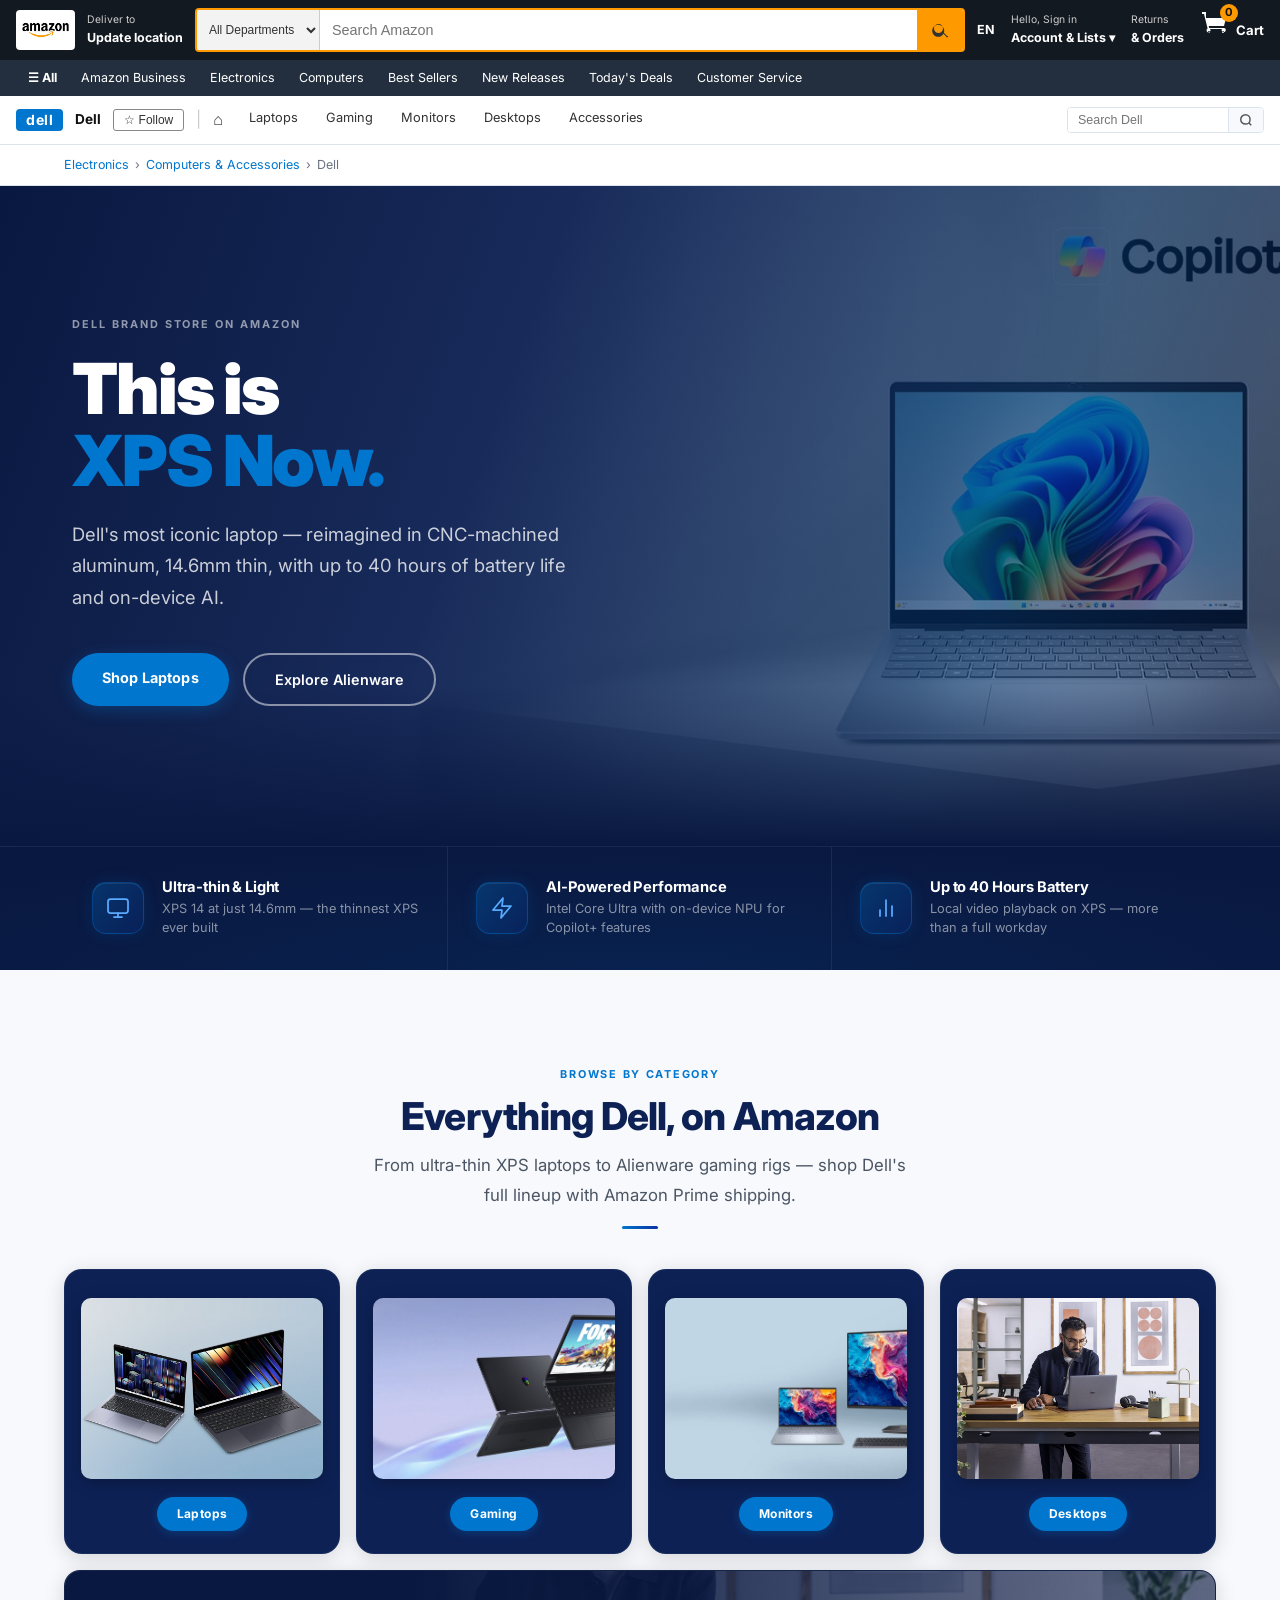
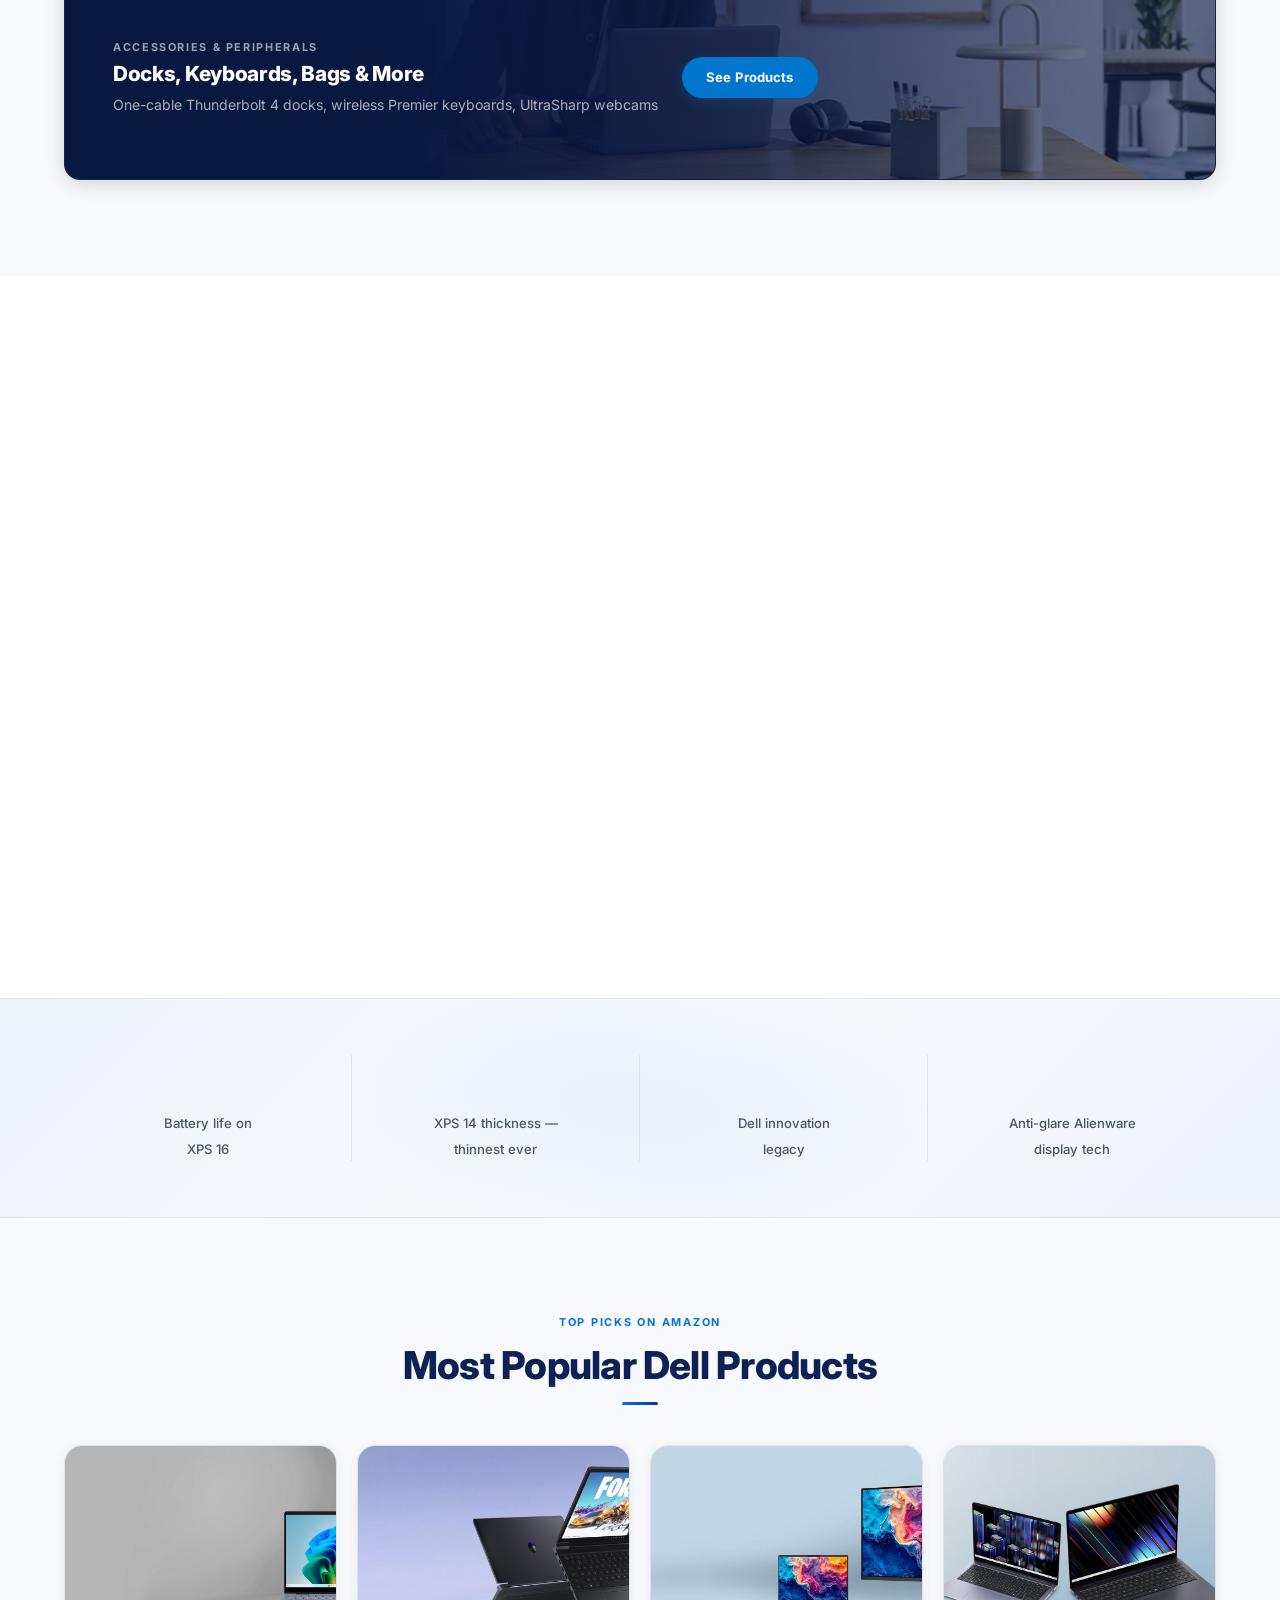
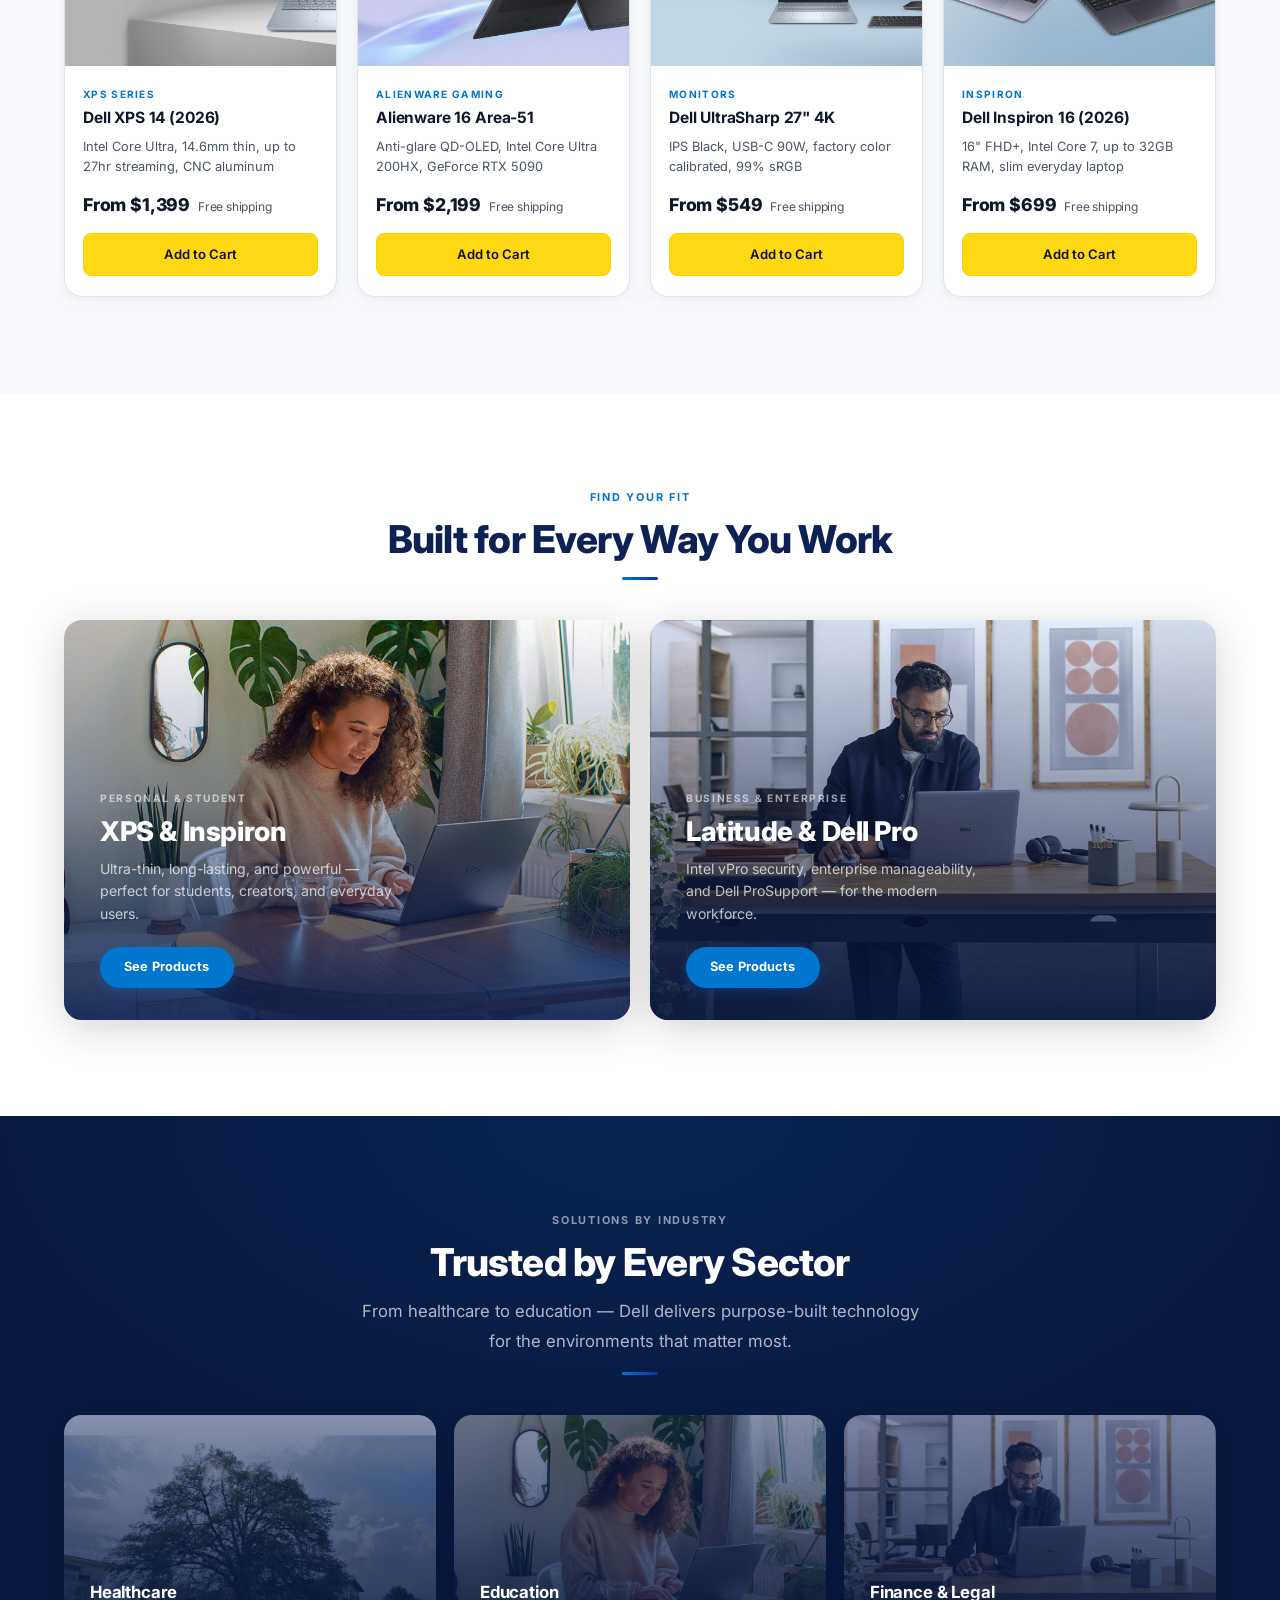
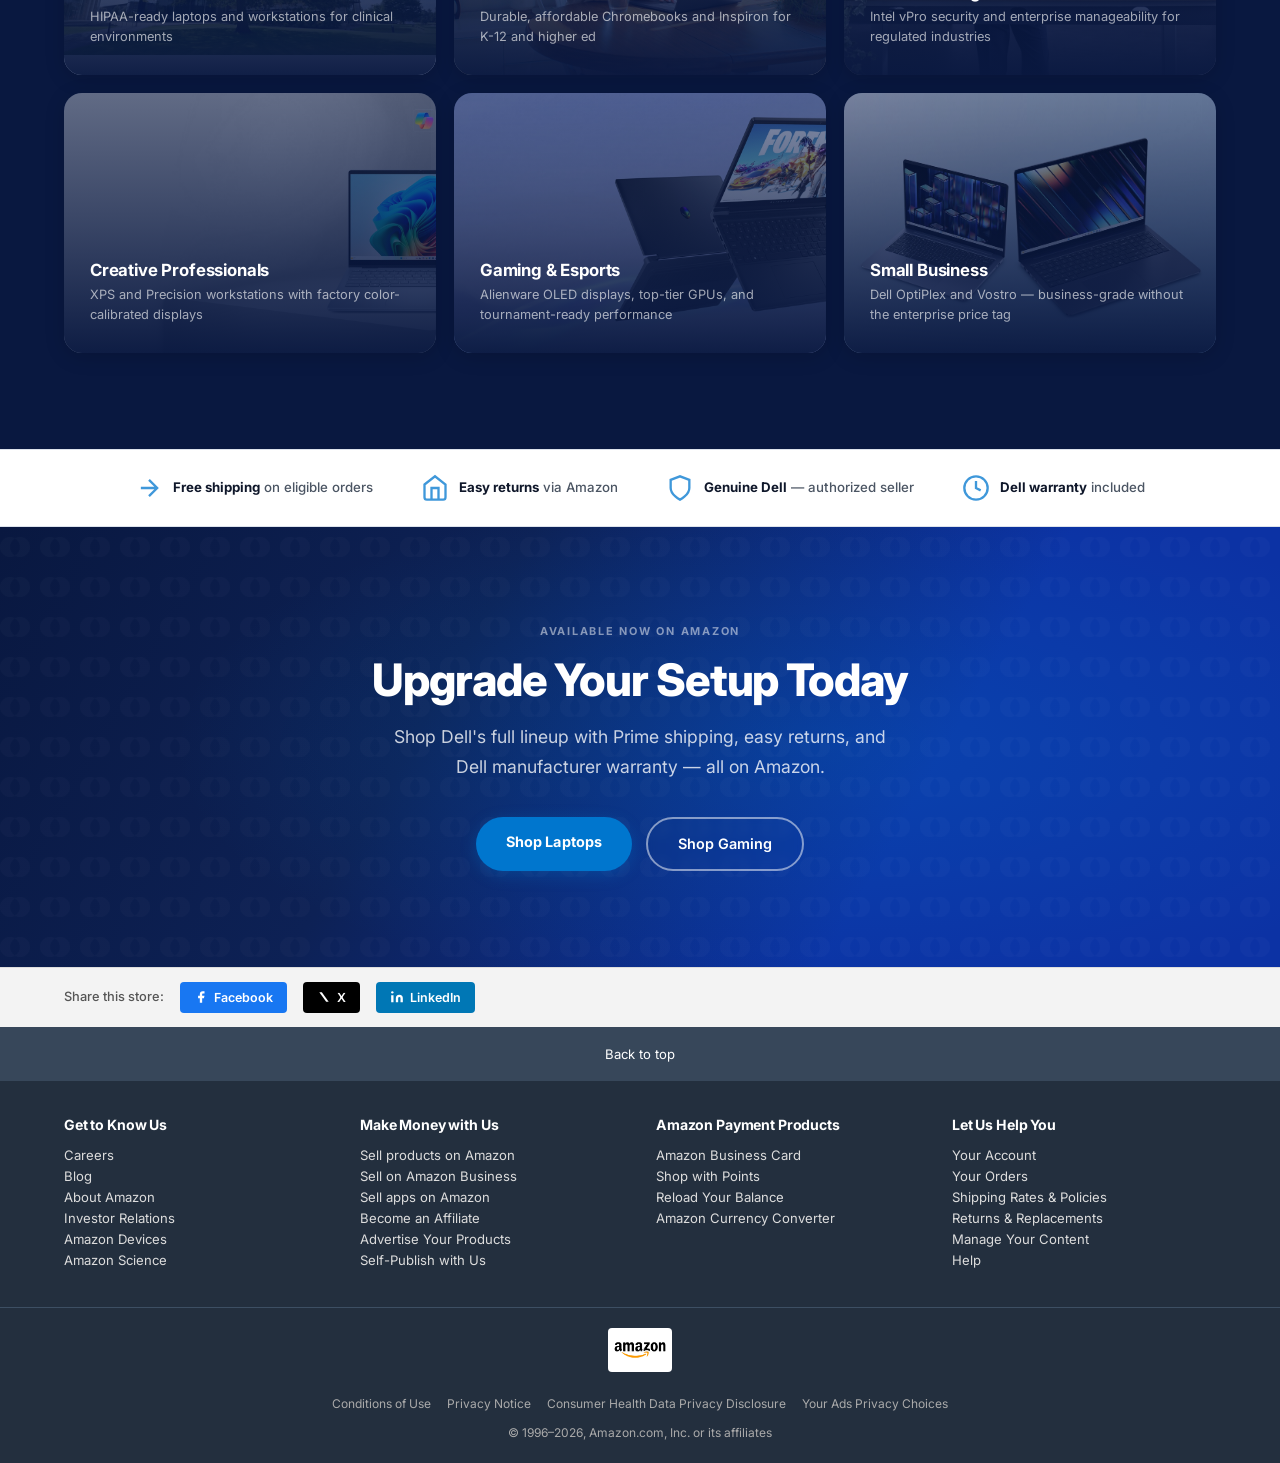
==== commit c9935a65: "Fix design critic issues: image diversity, section rhythm, CTA gradient - Industry grid: replace 2 d" ====
--- a/index.html
+++ b/index.html
@@ -298,7 +298,7 @@
         </div>
       </a>
       <a href="laptops.html" class="industry-tile">
-        <img class="industry-tile-img" src="images/dell/lifestyle-xps-student.jpg" alt="Creative" loading="lazy">
+        <img class="industry-tile-img" src="images/dell/hero-xps-copilot.jpg" alt="Creative Professionals" loading="lazy">
         <div class="industry-tile-overlay"></div>
         <div class="industry-tile-content">
           <h4>Creative Professionals</h4>
@@ -314,7 +314,7 @@
         </div>
       </a>
       <a href="desktops.html" class="industry-tile">
-        <img class="industry-tile-img" src="images/dell/lifestyle-enterprise.jpg" alt="Small Business" loading="lazy">
+        <img class="industry-tile-img" src="images/dell/laptops-dell-s.jpg" alt="Small Business" loading="lazy">
         <div class="industry-tile-overlay"></div>
         <div class="industry-tile-content">
           <h4>Small Business</h4>
@@ -324,6 +324,28 @@
     </div>
   </div>
 </section>
+
+<!-- ═══ TRUST STRIP ═══ -->
+<div class="trust-strip">
+  <div class="trust-inner">
+    <div class="trust-item">
+      <svg class="trust-icon" viewBox="0 0 24 24" fill="none" stroke="#0076CE" stroke-width="2"><path d="M5 12h14M12 5l7 7-7 7"/></svg>
+      <span><strong>Free shipping</strong> on eligible orders</span>
+    </div>
+    <div class="trust-item">
+      <svg class="trust-icon" viewBox="0 0 24 24" fill="none" stroke="#0076CE" stroke-width="2"><path d="M3 9l9-7 9 7v11a2 2 0 0 1-2 2H5a2 2 0 0 1-2-2z"/><polyline points="9 22 9 12 15 12 15 22"/></svg>
+      <span><strong>Easy returns</strong> via Amazon</span>
+    </div>
+    <div class="trust-item">
+      <svg class="trust-icon" viewBox="0 0 24 24" fill="none" stroke="#0076CE" stroke-width="2"><path d="M12 22s8-4 8-10V5l-8-3-8 3v7c0 6 8 10 8 10z"/></svg>
+      <span><strong>Genuine Dell</strong> — authorized seller</span>
+    </div>
+    <div class="trust-item">
+      <svg class="trust-icon" viewBox="0 0 24 24" fill="none" stroke="#0076CE" stroke-width="2"><circle cx="12" cy="12" r="10"/><polyline points="12 6 12 12 16 14"/></svg>
+      <span><strong>Dell warranty</strong> included</span>
+    </div>
+  </div>
+</div>
 
 <!-- ═══ CTA BANNER ═══ -->
 <div class="cta-banner">
@@ -336,28 +358,6 @@
   </div>
 </div>
 
-<!-- ═══ TRUST STRIP ═══ -->
-<div class="trust-strip">
-  <div class="trust-inner">
-    <div class="trust-item">
-      <svg class="trust-icon" viewBox="0 0 24 24" fill="none" stroke="#0076CE" stroke-width="2"><path d="M5 12h14M12 5l7 7-7 7"/></svg>
-      <span><strong>Free shipping</strong> on eligible orders</span>
-    </div>
-    <div class="trust-item">
-      <svg class="trust-icon" viewBox="0 0 24 24" fill="none" stroke="#0076CE" stroke-width="2"><path d="M3 9l9-7 9 7v11a2 2 0 0 1-2 2H5a2 2 0 0 1-2-2z"/><polyline points="9 22 9 12 15 12 15 22"/></svg>
-      <span><strong>Easy returns</strong> via Amazon</span>
-    </div>
-    <div class="trust-item">
-      <svg class="trust-icon" viewBox="0 0 24 24" fill="none" stroke="#0076CE" stroke-width="2"><path d="M12 22s8-4 8-10V5l-8-3-8 3v7c0 6 8 10 8 10z"/></svg>
-      <span><strong>Genuine Dell</strong> — authorized seller</span>
-    </div>
-    <div class="trust-item">
-      <svg class="trust-icon" viewBox="0 0 24 24" fill="none" stroke="#0076CE" stroke-width="2"><circle cx="12" cy="12" r="10"/><polyline points="12 6 12 12 16 14"/></svg>
-      <span><strong>Dell warranty</strong> included</span>
-    </div>
-  </div>
-</div>
-
 <div id="site-footer"></div>
 <script src="main.js"></script>
 </body>
--- a/styles.css
+++ b/styles.css
@@ -871,7 +871,7 @@
     var(--brand-dark) 0%,
     var(--brand-dark-tint) 35%,
     var(--brand-mid) 70%,
-    rgba(0,118,206,0.8) 100%
+    var(--brand-mid) 100%
   );
   padding: 96px 24px;
   text-align: center;
@@ -1090,4 +1090,6 @@
   .section-title h2 { font-size: 1.6rem; }
   .hk-card-img { height: 180px; }
   .split-tile-content { padding: 24px 22px; }
-}
+  .feature-item { padding: 20px 20px; }
+  .feature-item:nth-child(3) { display: none; }
+}
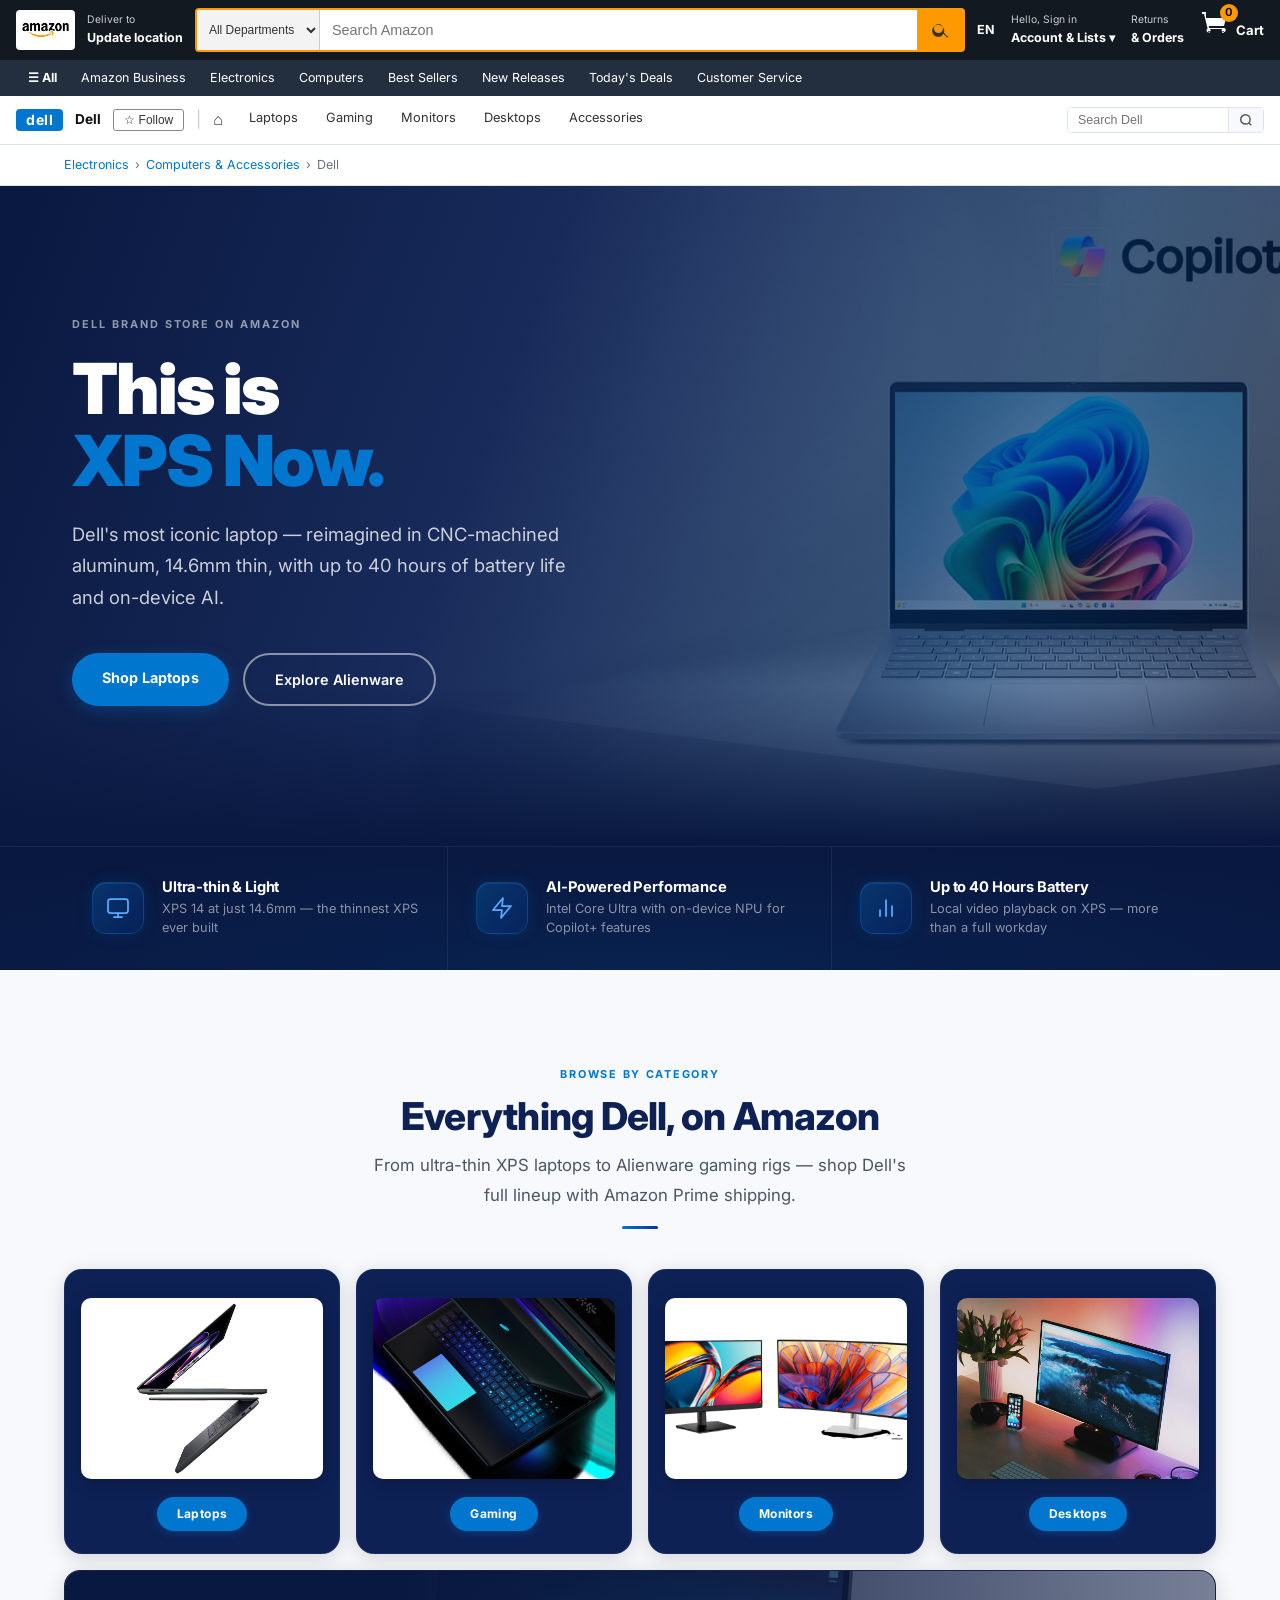
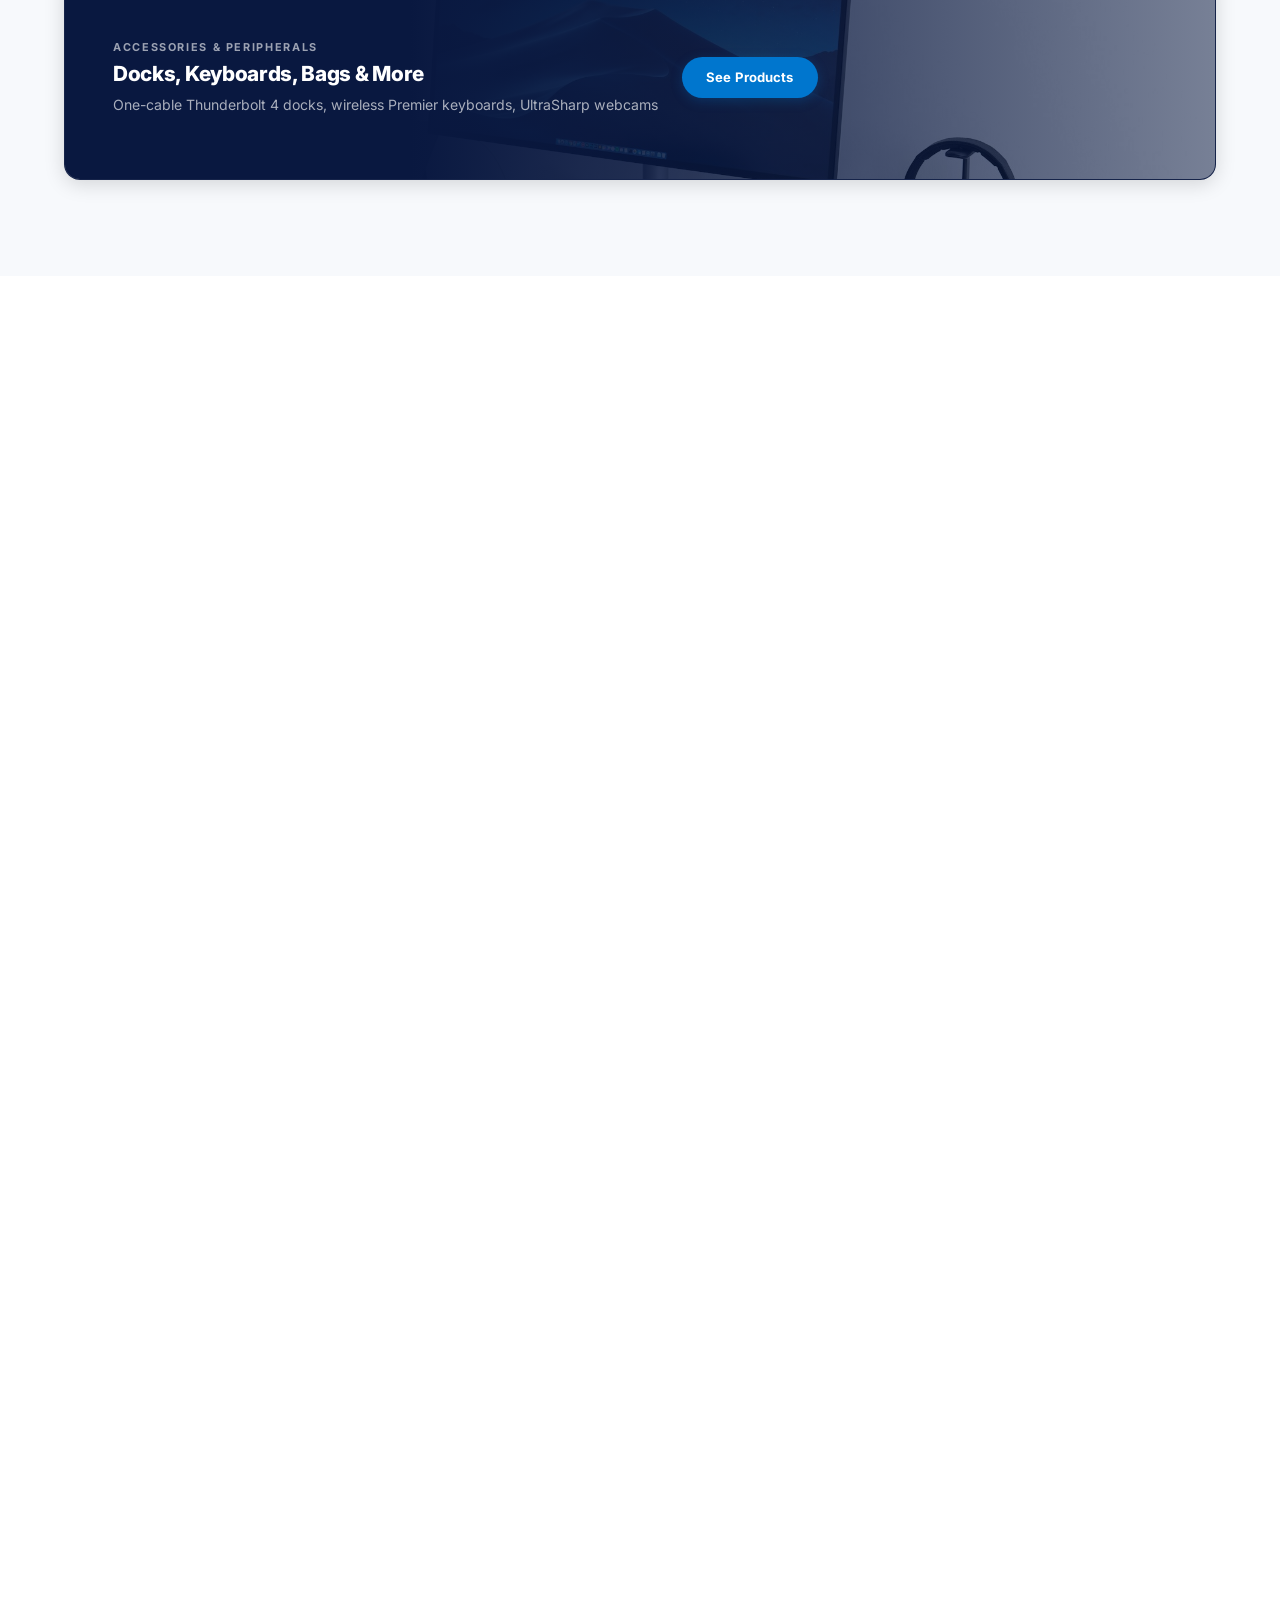
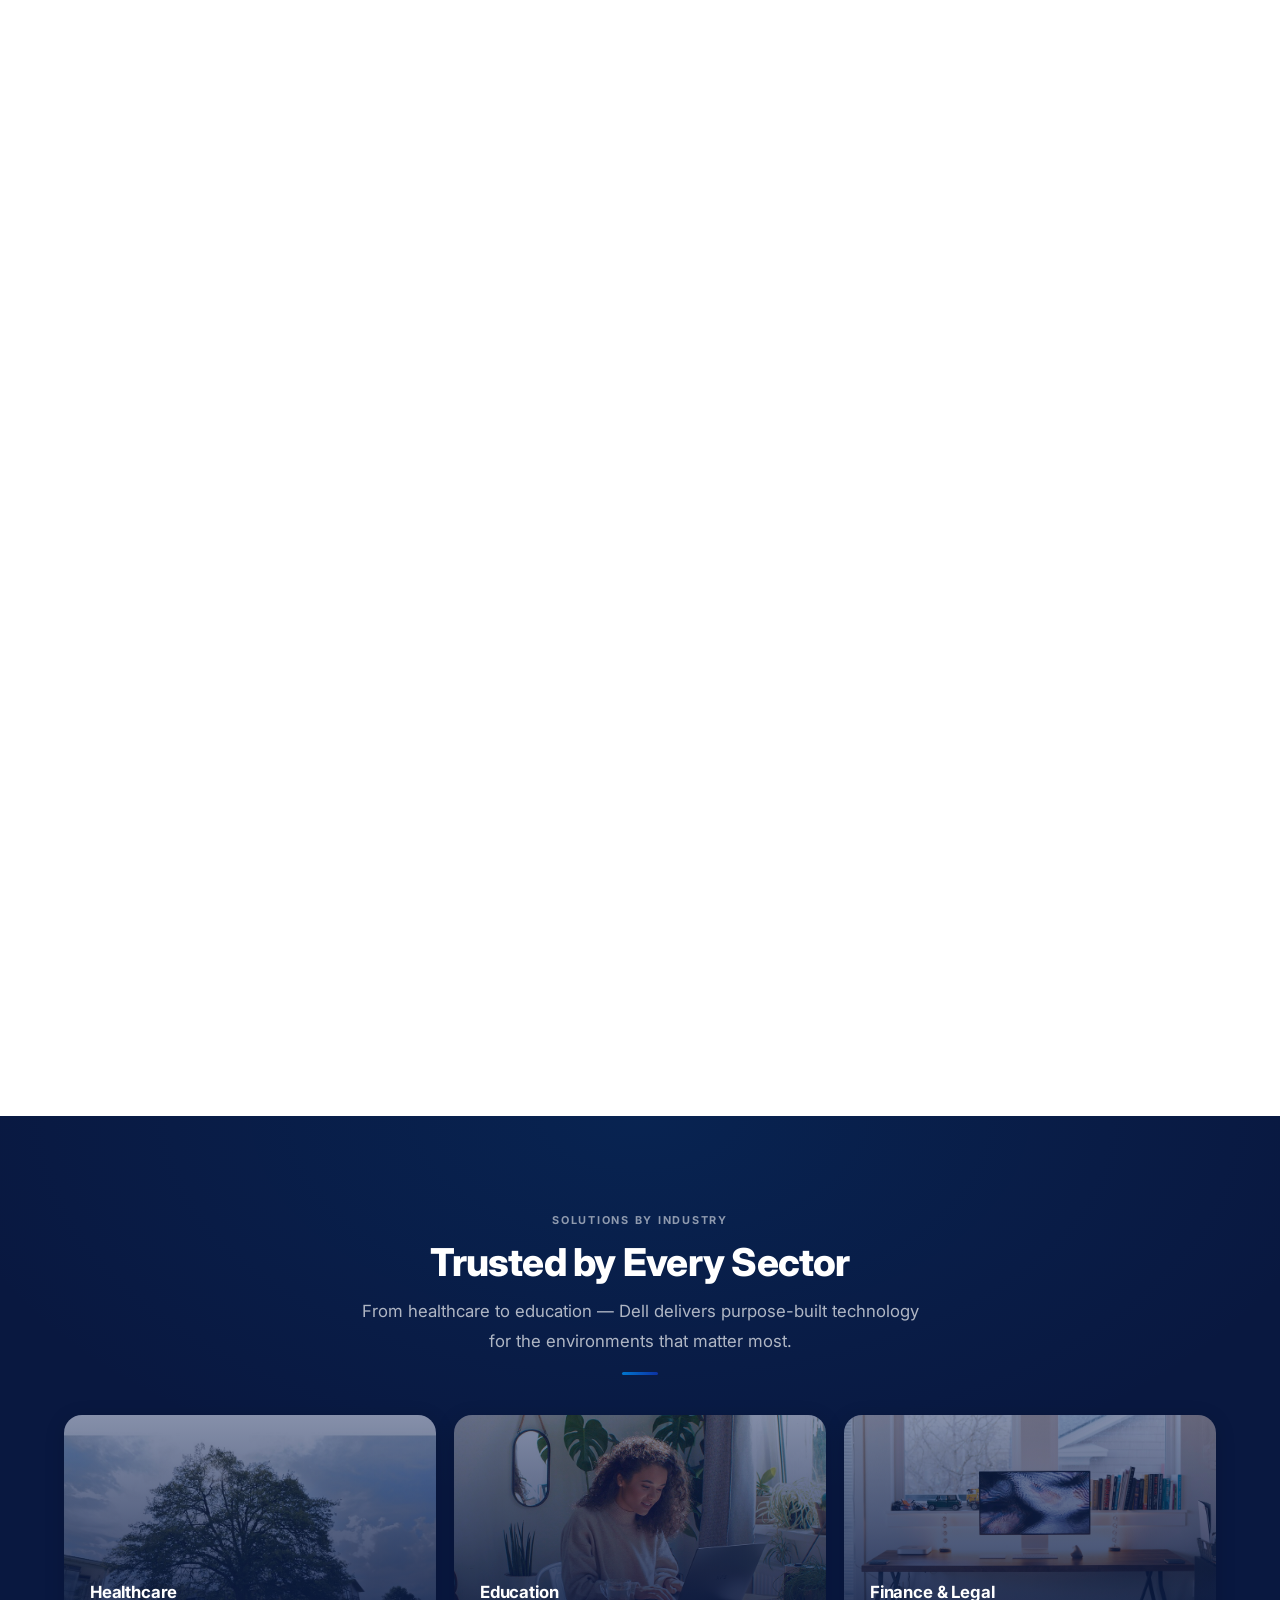
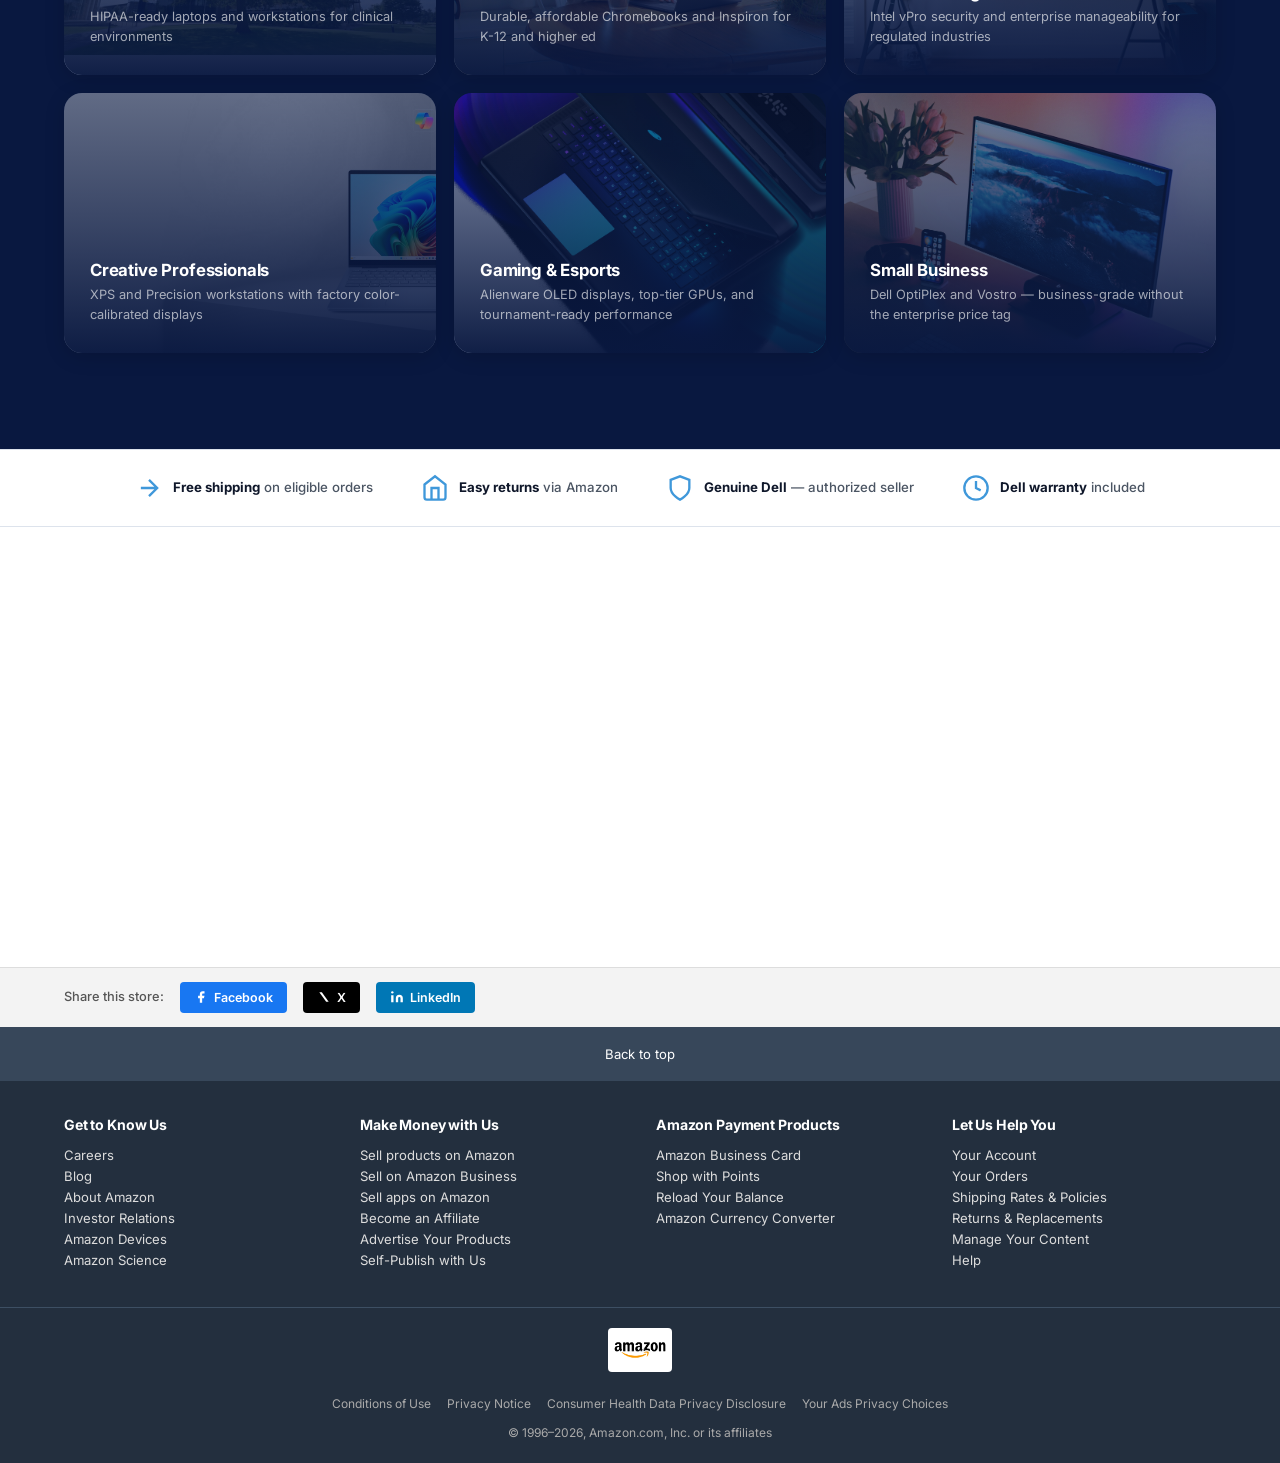
==== commit a99e79cf: "Upgrade image inventory: 9 new product-specific images across all 6 pages Replaced 8 shared lifestyl" ====
--- a/index.html
+++ b/index.html
@@ -81,25 +81,25 @@
     </div>
     <div class="cat-grid">
       <a href="laptops.html" class="cat-tile">
-        <img class="cat-tile-img" src="images/dell/laptops-dell-s.jpg" alt="Dell Laptops" loading="lazy">
+        <img class="cat-tile-img" src="images/dell/xps-14-family.jpg" alt="Dell Laptops" loading="lazy">
         <span class="cat-label">Laptops</span>
       </a>
       <a href="gaming.html" class="cat-tile">
-        <img class="cat-tile-img" src="images/dell/hero-alienware.jpg" alt="Alienware Gaming" loading="lazy">
+        <img class="cat-tile-img" src="images/dell/alienware-area51.jpg" alt="Alienware Gaming" loading="lazy">
         <span class="cat-label">Gaming</span>
       </a>
       <a href="monitors.html" class="cat-tile">
-        <img class="cat-tile-img" src="images/dell/hero-tech-refresh.jpg" alt="Dell Monitors" loading="lazy">
+        <img class="cat-tile-img" src="images/dell/ultrasharp-monitors.jpg" alt="Dell Monitors" loading="lazy">
         <span class="cat-label">Monitors</span>
       </a>
       <a href="desktops.html" class="cat-tile">
-        <img class="cat-tile-img" src="images/dell/lifestyle-business.jpg" alt="Dell Desktops" loading="lazy">
+        <img class="cat-tile-img" src="images/dell/desktop-workspace.jpg" alt="Dell Desktops" loading="lazy">
         <span class="cat-label">Desktops</span>
       </a>
     </div>
     <div style="margin-top:16px;">
       <a href="accessories.html" class="cat-tile" style="border-radius:16px; overflow:hidden; display:block; position:relative; min-height:140px; background:var(--brand-dark); text-decoration:none;">
-        <img src="images/dell/lifestyle-business.jpg" alt="Dell Accessories" loading="lazy" style="position:absolute;inset:0;width:100%;height:100%;object-fit:cover;opacity:0.45;">
+        <img src="images/dell/accessories-setup.jpg" alt="Dell Accessories" loading="lazy" style="position:absolute;inset:0;width:100%;height:100%;object-fit:cover;opacity:0.45;">
         <div style="position:absolute;inset:0;background:linear-gradient(90deg,var(--brand-dark) 30%,transparent 100%);"></div>
         <div style="position:relative;z-index:2;padding:40px 32px;display:flex;align-items:center;gap:24px;">
           <div>
@@ -124,7 +124,7 @@
     </div>
     <div class="split-grid">
       <div class="split-tile">
-        <img class="split-tile-img" src="images/dell/hero-xps-copilot.jpg" alt="XPS 14 laptop" loading="lazy">
+        <img class="split-tile-img" src="images/dell/xps-14-family.jpg" alt="XPS 14 laptop" loading="lazy">
         <div class="split-tile-overlay"></div>
         <div class="split-tile-content">
           <span class="eyebrow">XPS Series</span>
@@ -134,7 +134,7 @@
         </div>
       </div>
       <div class="split-tile">
-        <img class="split-tile-img" src="images/dell/hero-alienware.jpg" alt="Alienware 2026 gaming laptop" loading="lazy">
+        <img class="split-tile-img" src="images/dell/alienware-area51.jpg" alt="Alienware 2026 gaming laptop" loading="lazy">
         <div class="split-tile-overlay"></div>
         <div class="split-tile-content">
           <span class="eyebrow">Alienware</span>
@@ -180,7 +180,7 @@
     <div class="product-grid">
       <div class="hk-card">
         <div class="hk-card-img">
-          <img src="images/dell/hero-xps-copilot.jpg" alt="Dell XPS 14 Laptop" loading="lazy">
+          <img src="images/dell/xps-14-family.jpg" alt="Dell XPS 14 Laptop" loading="lazy">
         </div>
         <div class="hk-card-body">
           <span class="hk-card-eyebrow">XPS Series</span>
@@ -192,7 +192,7 @@
       </div>
       <div class="hk-card">
         <div class="hk-card-img">
-          <img src="images/dell/hero-alienware.jpg" alt="Alienware 16 Area-51" loading="lazy">
+          <img src="images/dell/alienware-area51.jpg" alt="Alienware 16 Area-51" loading="lazy">
         </div>
         <div class="hk-card-body">
           <span class="hk-card-eyebrow">Alienware Gaming</span>
@@ -204,7 +204,7 @@
       </div>
       <div class="hk-card">
         <div class="hk-card-img">
-          <img src="images/dell/hero-tech-refresh.jpg" alt="Dell UltraSharp Monitor" loading="lazy">
+          <img src="images/dell/ultrasharp-monitors.jpg" alt="Dell UltraSharp Monitor" loading="lazy">
         </div>
         <div class="hk-card-body">
           <span class="hk-card-eyebrow">Monitors</span>
@@ -216,7 +216,7 @@
       </div>
       <div class="hk-card">
         <div class="hk-card-img">
-          <img src="images/dell/laptops-dell-s.jpg" alt="Dell Inspiron 16 Laptop" loading="lazy">
+          <img src="images/dell/xps-touchscreen.jpg" alt="Dell Inspiron 16 Laptop" loading="lazy">
         </div>
         <div class="hk-card-body">
           <span class="hk-card-eyebrow">Inspiron</span>
@@ -290,7 +290,7 @@
         </div>
       </a>
       <a href="desktops.html" class="industry-tile">
-        <img class="industry-tile-img" src="images/dell/lifestyle-business.jpg" alt="Finance" loading="lazy">
+        <img class="industry-tile-img" src="images/dell/enterprise-workspace.jpg" alt="Finance" loading="lazy">
         <div class="industry-tile-overlay"></div>
         <div class="industry-tile-content">
           <h4>Finance &amp; Legal</h4>
@@ -306,7 +306,7 @@
         </div>
       </a>
       <a href="gaming.html" class="industry-tile">
-        <img class="industry-tile-img" src="images/dell/hero-alienware.jpg" alt="Gaming" loading="lazy">
+        <img class="industry-tile-img" src="images/dell/alienware-area51.jpg" alt="Gaming" loading="lazy">
         <div class="industry-tile-overlay"></div>
         <div class="industry-tile-content">
           <h4>Gaming &amp; Esports</h4>
@@ -314,7 +314,7 @@
         </div>
       </a>
       <a href="desktops.html" class="industry-tile">
-        <img class="industry-tile-img" src="images/dell/laptops-dell-s.jpg" alt="Small Business" loading="lazy">
+        <img class="industry-tile-img" src="images/dell/desktop-workspace.jpg" alt="Small Business" loading="lazy">
         <div class="industry-tile-overlay"></div>
         <div class="industry-tile-content">
           <h4>Small Business</h4>
